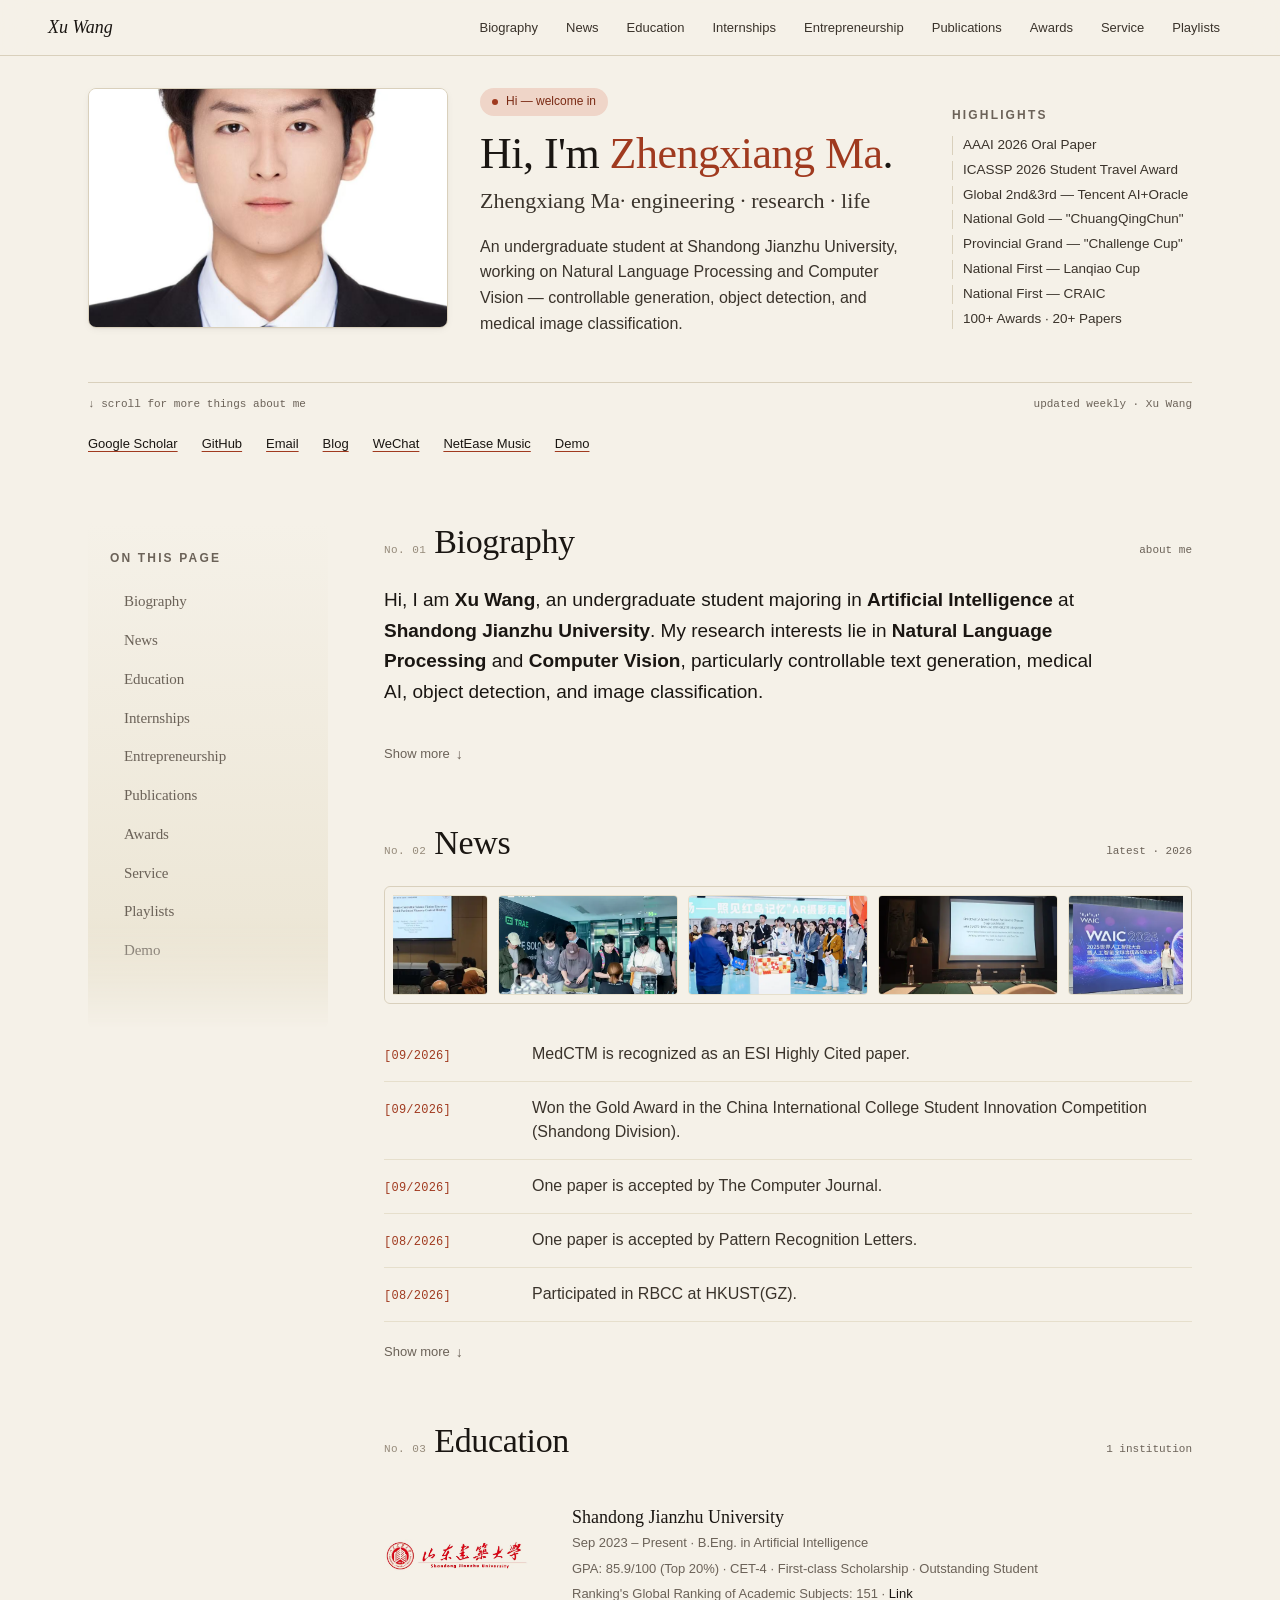
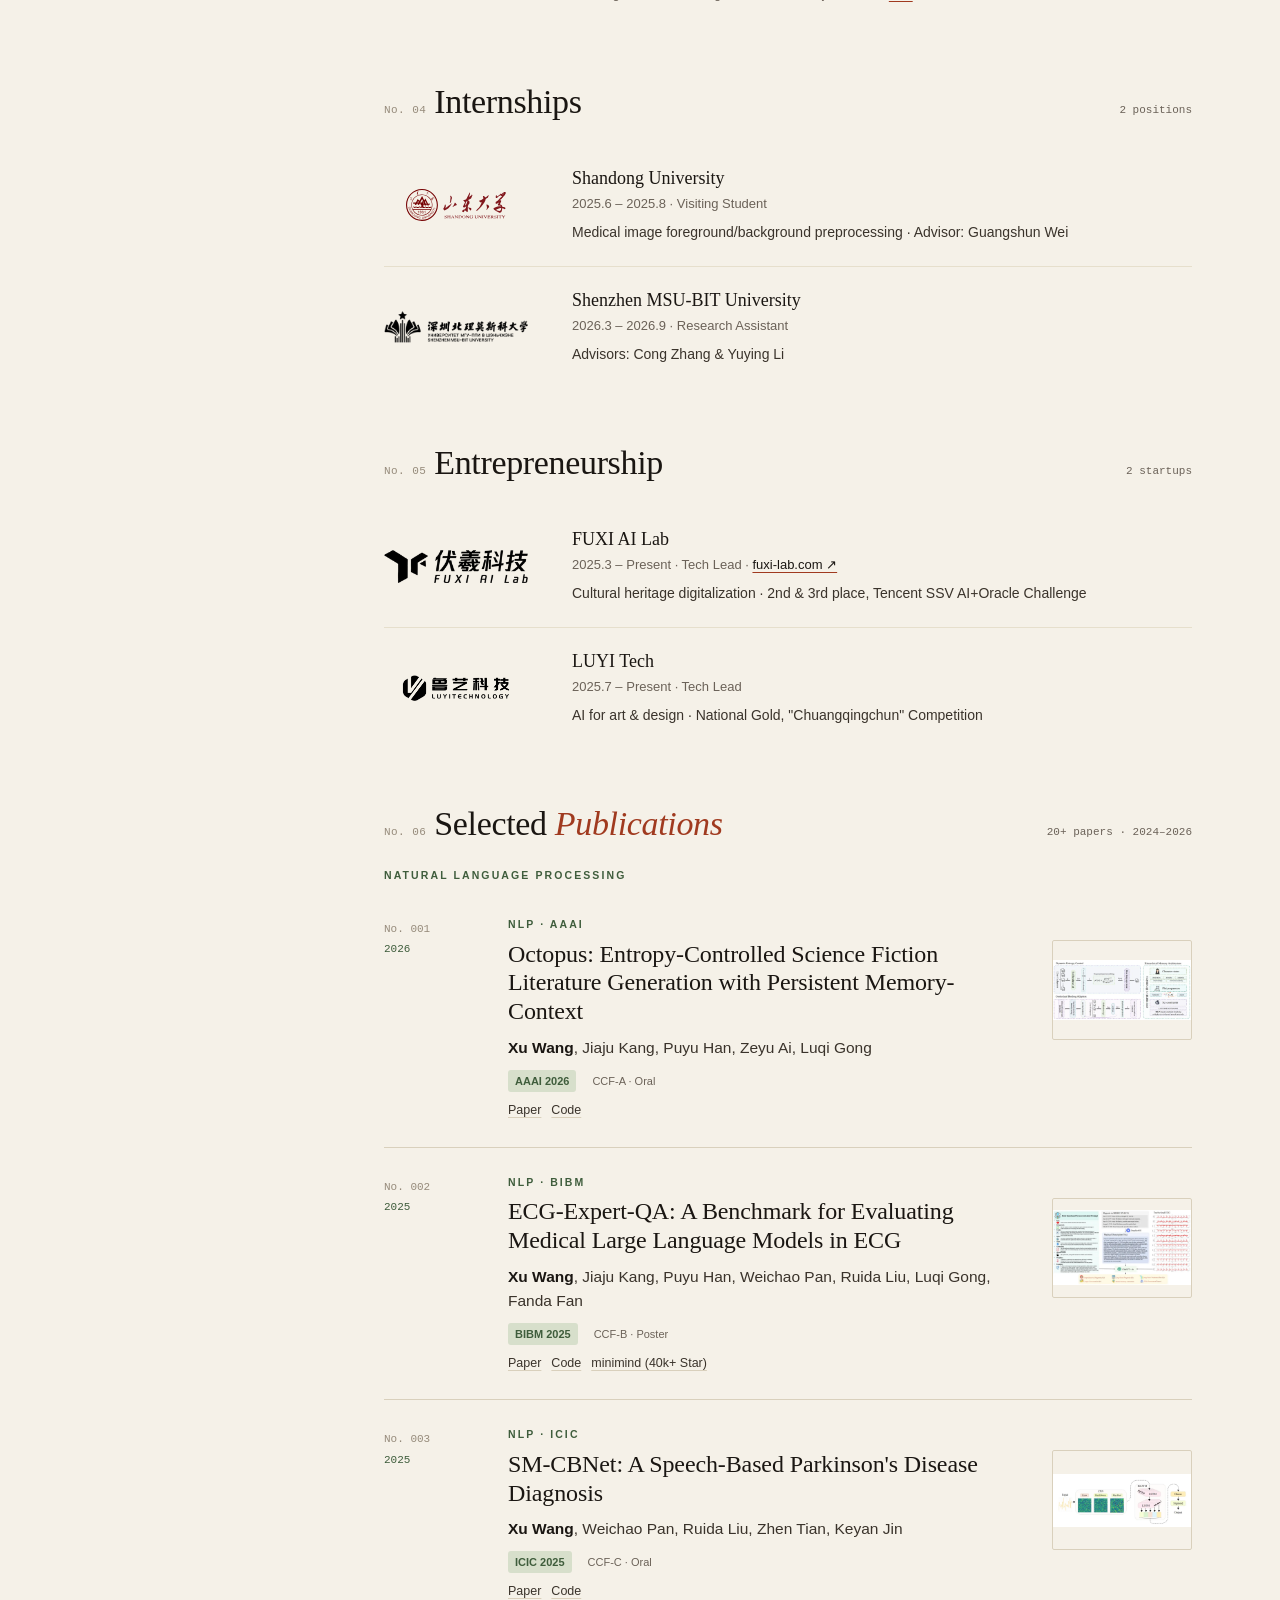
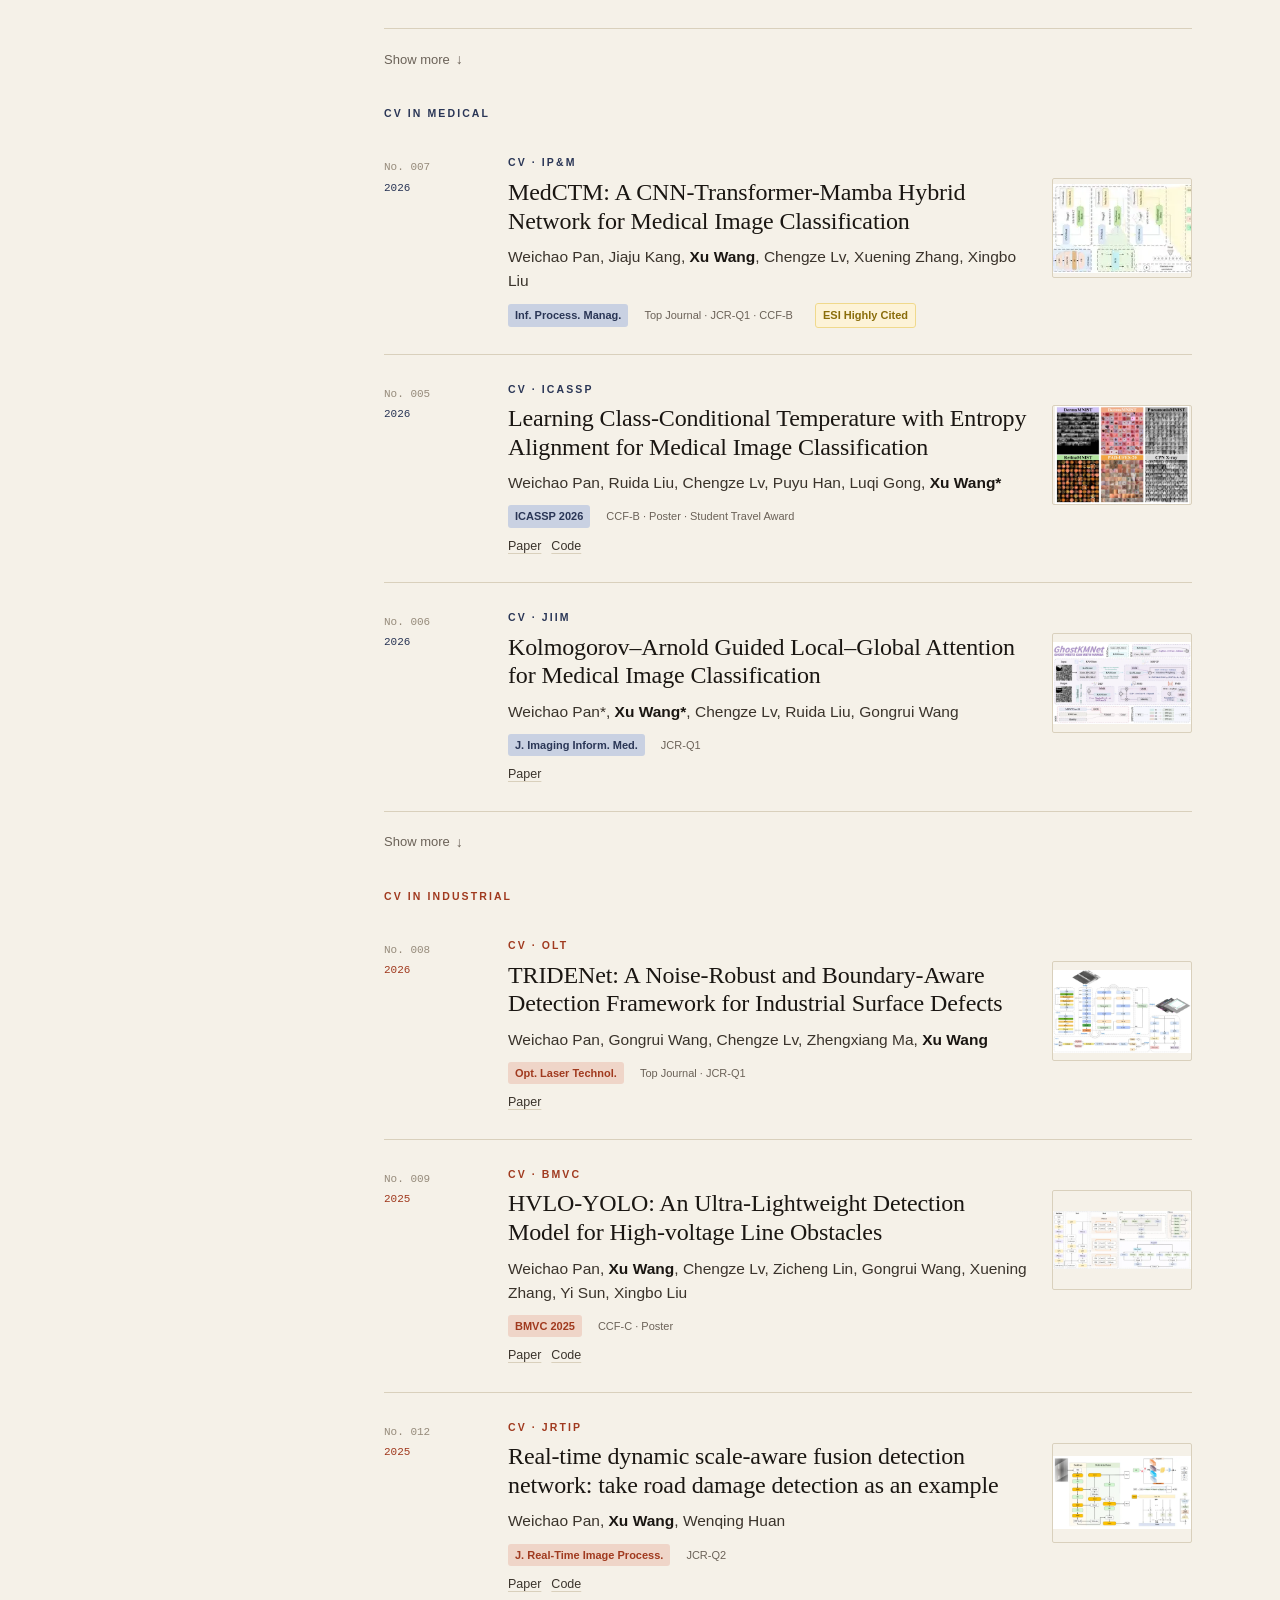
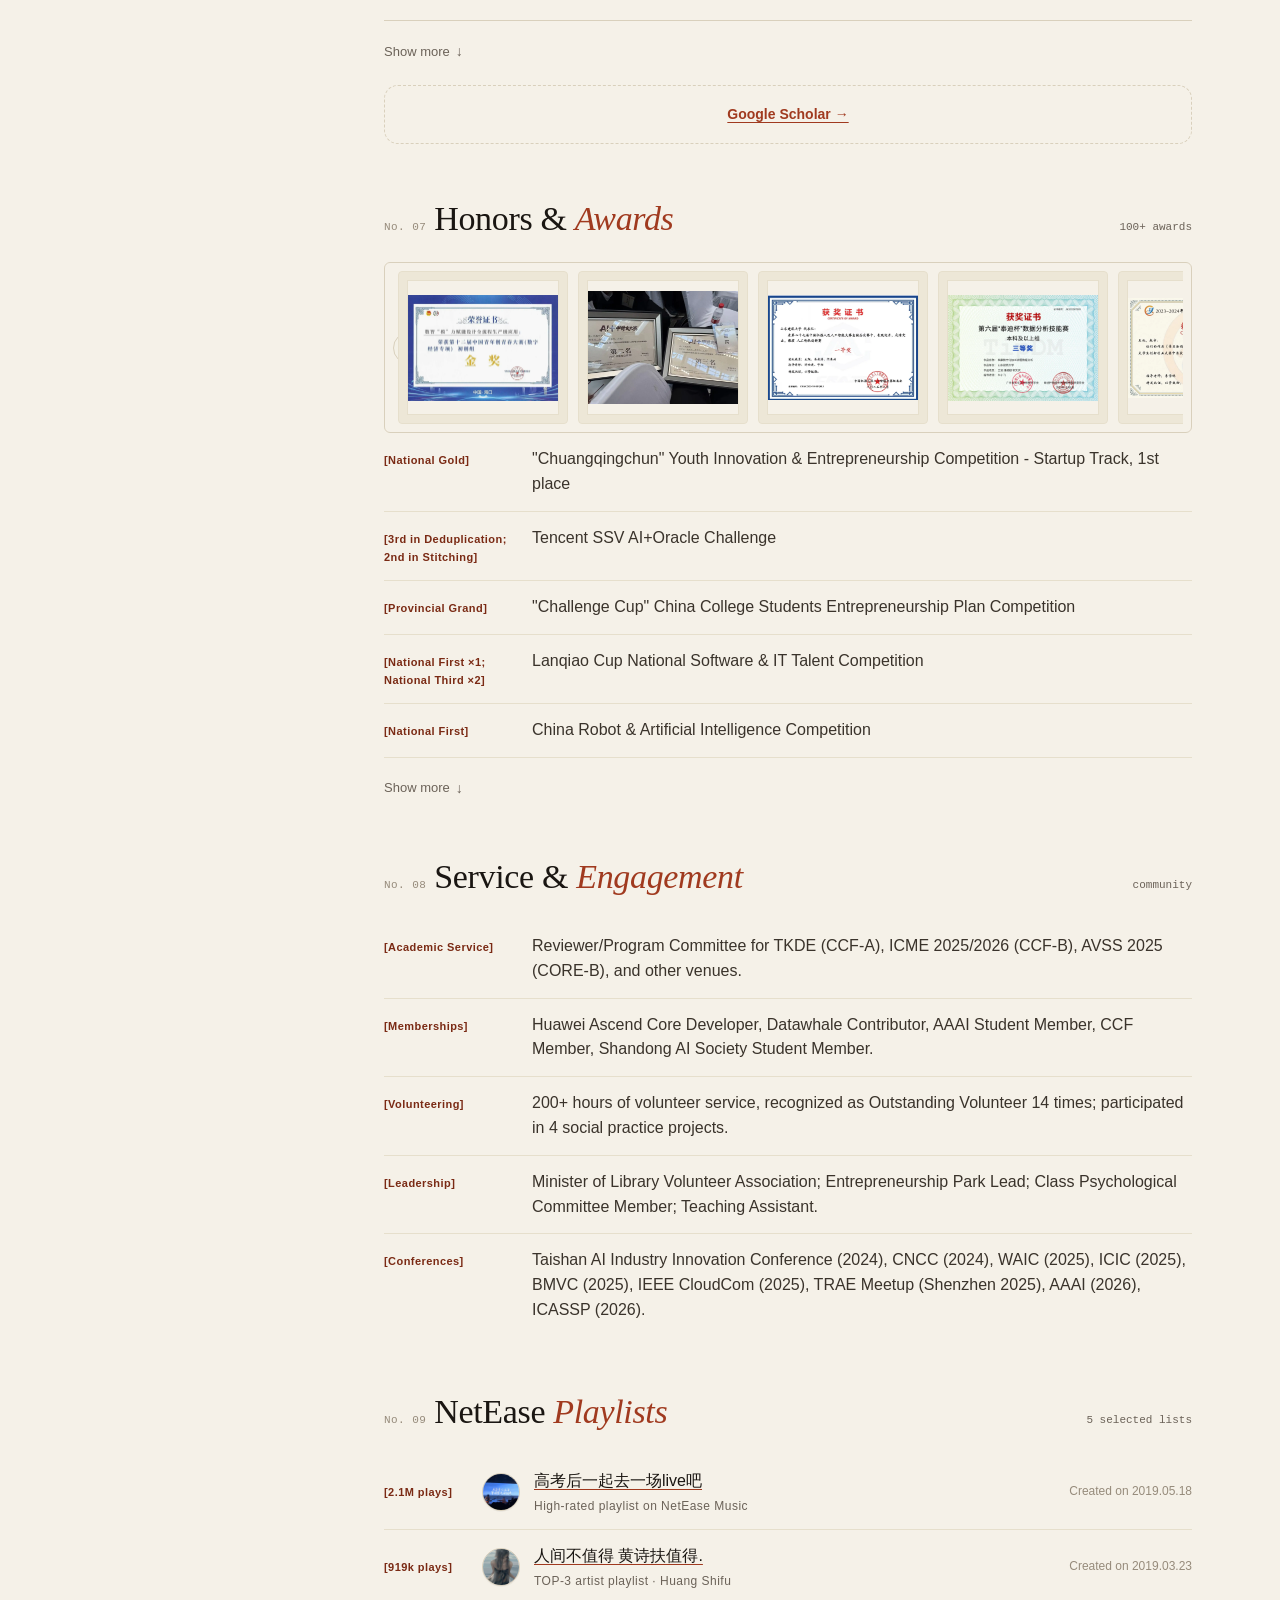
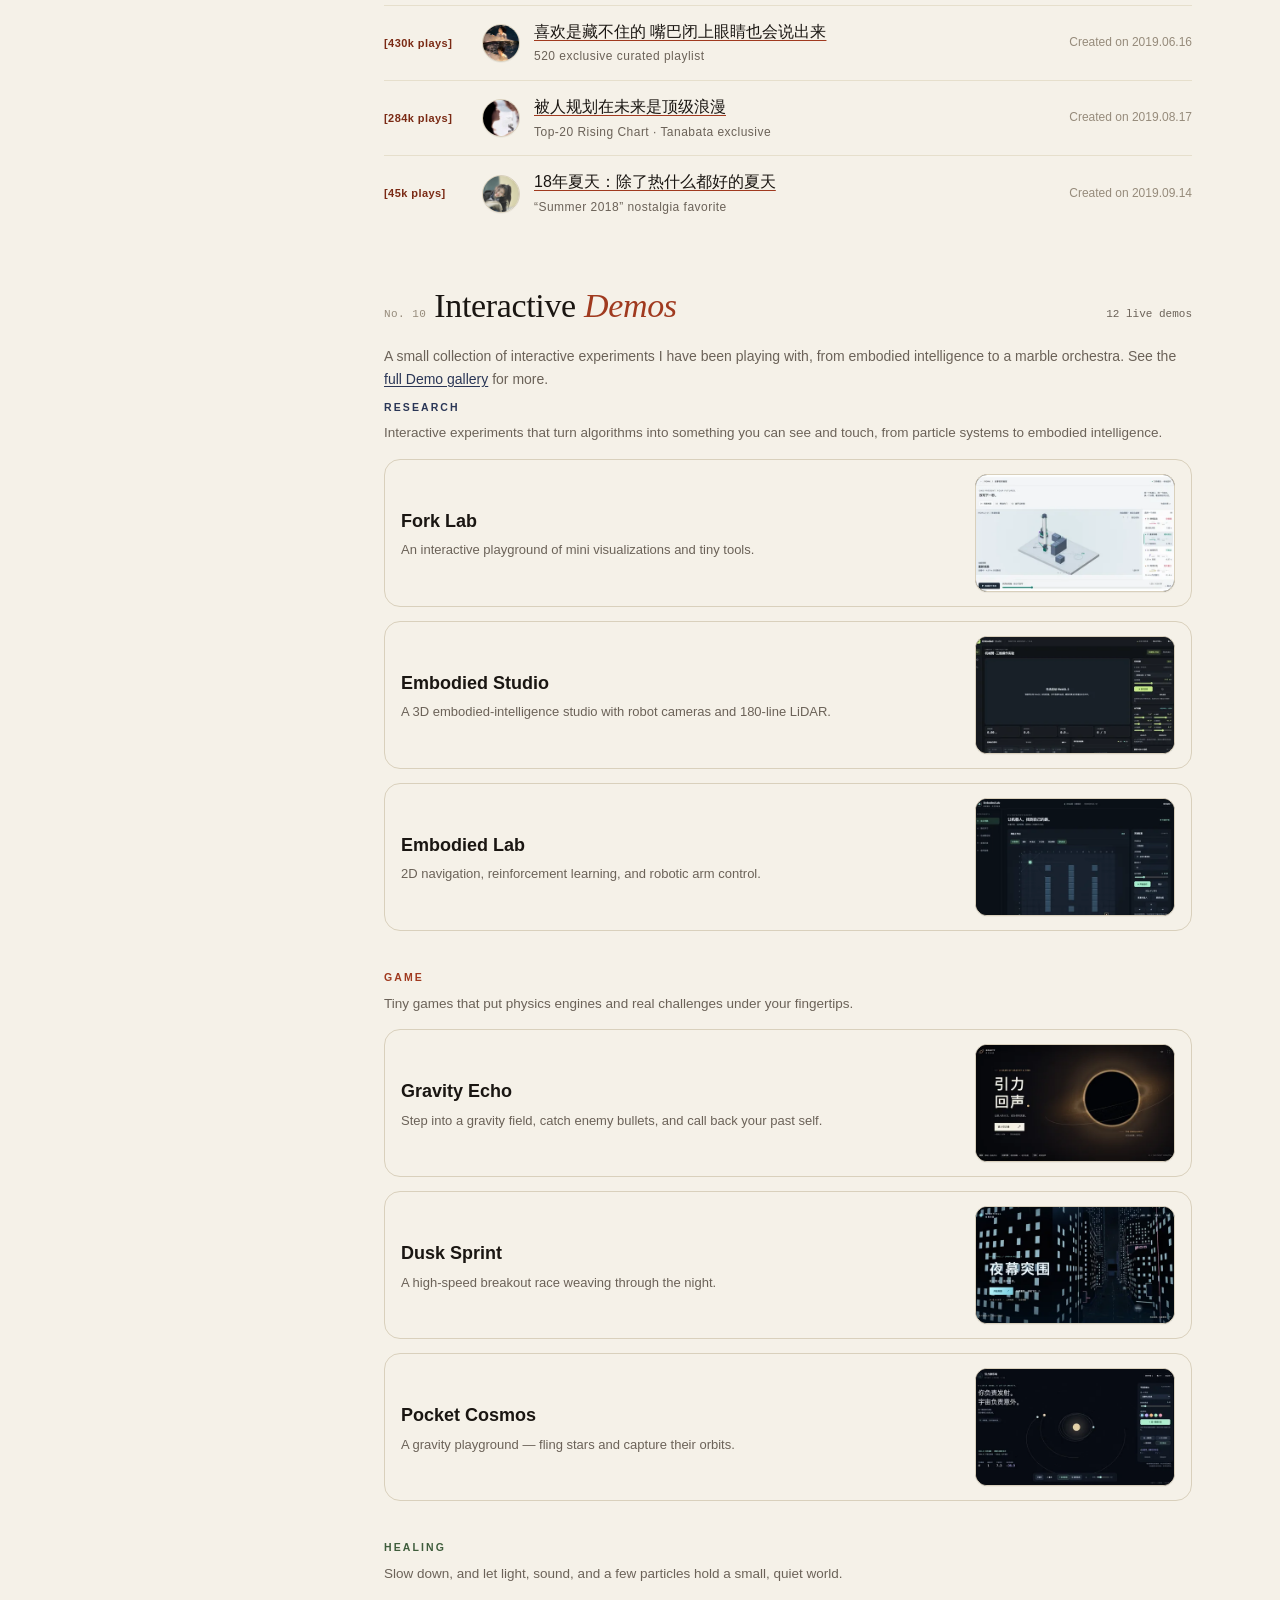
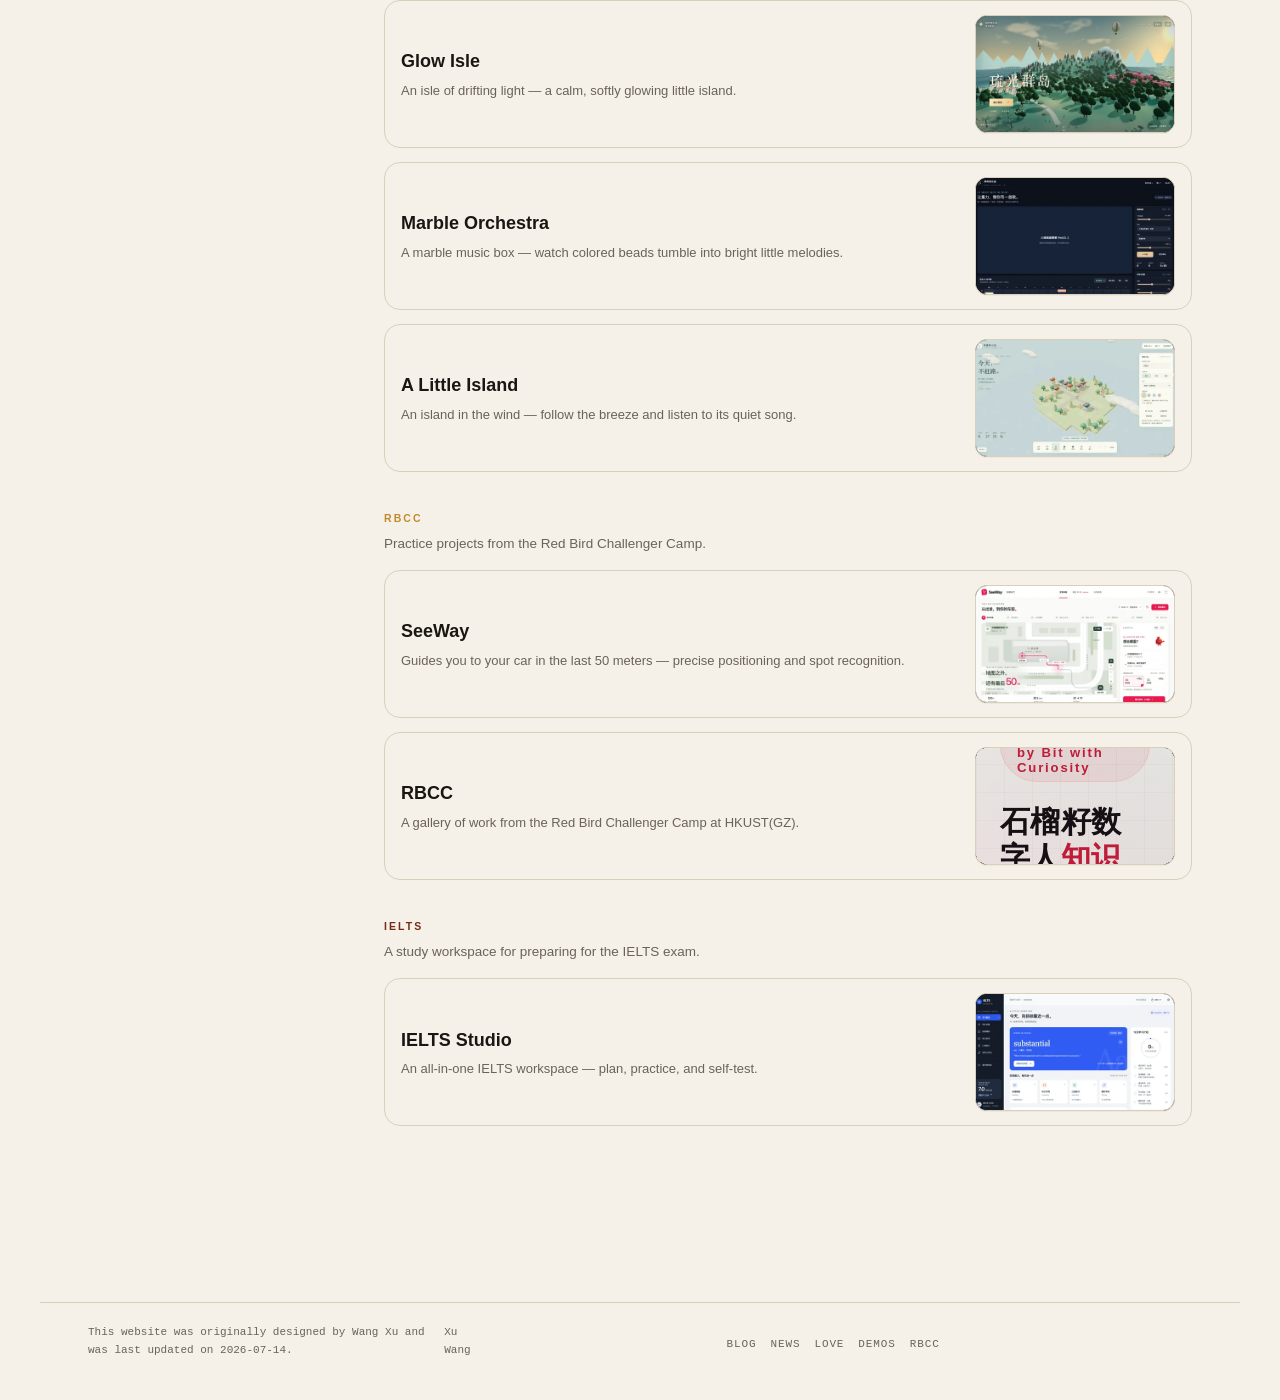
==== index.html @ 32ed42f0 "Initial commit: personal website with admin panel" ====
<!DOCTYPE html>
<html lang="en">
<head>
  <meta charset="UTF-8" />
  <meta name="viewport" content="width=device-width, initial-scale=1, viewport-fit=cover" />
  <title>Xu Wang</title>
  <meta name="description" content="Xu Wang's academic homepage: research in natural language processing, computer vision, medical imaging, publications, awards, and experience." />
  <meta name="theme-color" content="#F5F1E8" />
  <meta name="robots" content="index, follow" />
  <link rel="canonical" href="https://wangxu.life/" />
  <meta property="og:type" content="profile" />
  <meta property="og:title" content="Xu Wang | Academic Homepage" />
  <meta property="og:description" content="Research, publications, awards, and experience of Xu Wang." />
  <meta property="og:url" content="https://wangxu.life/" />
  <meta property="og:image" content="https://wangxu.life/assets/optimized/homepage-2026-960.webp" />
  <link rel="icon" type="image/svg+xml" href="[data-uri]">
  <link rel="preload" as="image" href="/assets/optimized/homepage-2026-480.webp" imagesrcset="/assets/optimized/homepage-2026-480.webp 480w, /assets/optimized/homepage-2026-960.webp 960w" imagesizes="(max-width: 900px) 280px, 420px" type="image/webp" fetchpriority="high" />
  <style>
    /* ============================================================
       Design tokens — identical to blog/colors_and_type.css
       Paper-and-ink editorial system. No external CDN fonts.
       ============================================================ */
    :root{
      --paper:          #F5F1E8;
      --paper-soft:     #EDE7D7;
      --paper-deep:     #E4DCC6;
      --paper-shadow:   #D6CCB2;

      --ink:            #1A1612;
      --ink-soft:       #3A332B;
      --ink-mute:       #6B6258;
      --ink-faint:      #968B7B;
      --hairline:       #D9D0BC;
      --hairline-soft:  #E6DFCC;

      --rust:           #A03A1F;
      --rust-deep:      #7A2A14;
      --rust-soft:      #C95A38;
      --rust-wash:      #EFD5C8;
      --rust-paper:     #F5E2D6;

      --pine:           #3F5D3C;
      --pine-soft:      #6B8A5A;
      --pine-wash:      #D7DFCB;

      --indigo:         #2A3656;
      --indigo-soft:    #4F628E;
      --indigo-wash:    #C9D1E2;

      --gold:           #C28A2B;
      --gold-soft:      #E6BA5C;
      --gold-wash:      #F2DEB1;

      --font-display:   Georgia, "Songti SC", "STSong", "SimSun", serif;
      --font-serif:     Georgia, "PingFang SC", "Microsoft YaHei", "Helvetica Neue", -apple-system, sans-serif;
      --font-sans:      -apple-system, BlinkMacSystemFont, "Segoe UI", "PingFang SC", "Microsoft YaHei", "Helvetica Neue", Arial, sans-serif;
      --font-mono:      "SF Mono", Menlo, Consolas, "Courier New", monospace;
      --font-cn-display:"Songti SC", "STSong", "SimSun", serif;

      --shadow-1: 0 1px 0 rgba(26,22,18,0.04);
      --shadow-2: 0 2px 8px -2px rgba(26,22,18,0.08), 0 1px 2px rgba(26,22,18,0.04);
      --shadow-3: 0 12px 32px -12px rgba(26,22,18,0.18), 0 2px 6px rgba(26,22,18,0.06);

      --ease-out:    cubic-bezier(0.22, 0.61, 0.36, 1);
      --ease-spring: cubic-bezier(0.34, 1.56, 0.64, 1);
      --dur-fast:    180ms;
      --dur-base:    280ms;
      --dur-slow:    480ms;
    }

    *{ box-sizing: border-box; }
    html{ scroll-behavior: smooth; }
    body{
      margin: 0;
      background: var(--paper);
      color: var(--ink);
      font-family: var(--font-sans);
      font-size: 15px;
      line-height: 1.65;
      text-rendering: optimizeLegibility;
      -webkit-font-smoothing: antialiased;
      overflow-x: hidden;
    }

    a{
      color: var(--ink);
      text-decoration: underline;
      text-decoration-color: var(--rust);
      text-underline-offset: 3px;
      text-decoration-thickness: 1px;
      transition: text-decoration-thickness var(--dur-fast) var(--ease-out),
                  color var(--dur-fast) var(--ease-out);
    }
    a:hover{ text-decoration-thickness: 2px; color: var(--rust-deep); }

    ::selection{ background: rgba(245,208,97,0.45); color: var(--ink); }

    /* ============== Masthead (blog-style sticky bar) ============== */
    .masthead{
      position: sticky; top: 0; z-index: 100;
      height: 56px;
      background: rgba(245,241,232,0.88);
      backdrop-filter: blur(14px);
      -webkit-backdrop-filter: blur(14px);
      border-bottom: 1px solid var(--hairline);
      display: flex; align-items: center;
      padding: 0 48px; gap: 18px;
    }
    .masthead .seal{
      width: 32px; height: 32px; border-radius: 4px;
      background: var(--rust); color: var(--paper);
      display: flex; align-items: center; justify-content: center;
      font-family: var(--font-cn-display); font-weight: 600; font-size: 18px;
      flex-shrink: 0;
    }
    .masthead .brand{
      font-family: var(--font-display); font-style: italic;
      font-size: 18px; font-weight: 500; color: var(--ink);
      flex-shrink: 0;
    }
    .masthead .spacer{ flex: 1; }
    .masthead nav{
      display: flex; gap: 4px;
    }
    .masthead nav a{
      font-family: var(--font-sans); font-size: 13px;
      color: var(--ink-soft);
      text-decoration: none;
      padding: 6px 12px; border-radius: 4px;
      transition: all var(--dur-fast) var(--ease-out);
    }
    .masthead nav a:hover{
      color: var(--rust);
      background: var(--rust-paper);
    }

    /* ============== Hero (blog-style) ============== */
    .hero{
      max-width: 1200px; margin: 0 auto;
      padding: 32px 48px 48px;
    }
    .hero-row{
      display: flex; align-items: flex-start; gap: 32px; margin-bottom: 32px;
    }
    .hero-portrait-wrap{
      position: relative; flex-shrink: 0;
    }
    .hero-portrait{
      width: 360px;
      aspect-ratio: 6270 / 4180;
      border-radius: 8px; overflow: hidden;
      box-shadow: var(--shadow-2);
      border: 1px solid var(--hairline);
    }
    .hero-portrait img{
      width: 100%; height: 100%; object-fit: cover; display: block;
    }
    .hero-portrait .fallback{
      width: 100%; height: 100%;
      background: var(--rust); color: var(--paper);
      display: grid; place-items: center;
      font-family: var(--font-cn-display); font-size: 48px; font-weight: 600;
    }
    .hero-gold-seal{
      position: absolute; bottom: -4px; right: -4px;
      width: 36px; height: 36px; border-radius: 999px;
      background: var(--gold-soft); color: var(--ink);
      border: 3px solid var(--paper);
      display: flex; align-items: center; justify-content: center;
      font-family: var(--font-display); font-size: 16px; font-weight: 600;
      box-shadow: var(--shadow-2);
    }

    .hero-main{ flex: 1; min-width: 0; }
    .hero-greet{
      display: inline-flex; align-items: center; gap: 8px;
      padding: 4px 12px; border-radius: 999px;
      background: var(--rust-wash); color: var(--rust-deep);
      font-family: var(--font-sans); font-size: 12px; font-weight: 500;
      margin-bottom: 14px;
    }
    .hero-greet .dot{
      width: 6px; height: 6px; border-radius: 999px; background: var(--rust);
    }
    .hero h1{
      margin: 0 0 6px;
      font-family: var(--font-display); font-weight: 500;
      font-size: 44px; line-height: 1.08;
      letter-spacing: -0.012em; color: var(--ink);
    }
    .hero h1 .accent{ color: var(--rust); }
    .hero .cn-sub{
      font-family: var(--font-cn-display); font-size: 22px; font-weight: 500;
      color: var(--ink-soft); margin-bottom: 14px;
    }
    .hero .blurb{
      font-family: var(--font-serif); font-size: 16px; line-height: 1.6;
      color: var(--ink-soft); max-width: 60ch; margin: 0 0 10px;
    }
    .hero .blurb-cn{
      font-family: var(--font-cn-display); font-size: 14px;
      color: var(--ink-mute); margin-bottom: 18px;
    }
    .hero-links{
      margin-top: 20px;
      display: flex; gap: 16px 24px; flex-wrap: wrap; align-items: center;
    }
    .hero-links a{
      font-family: var(--font-sans); font-size: 13px; color: var(--ink);
      text-decoration: underline; text-decoration-color: var(--rust);
      text-underline-offset: 3px; text-decoration-thickness: 1px;
    }

    .hero-highlights{
      width: 240px; flex-shrink: 0; padding-top: 18px;
    }
    .eyebrow{
      font-family: var(--font-sans); font-weight: 600;
      font-size: 12px; letter-spacing: 0.18em;
      text-transform: uppercase; color: var(--ink-mute);
    }
    .hero-highlights ul{
      list-style: none; padding: 0; margin: 10px 0 0;
      display: flex; flex-direction: column; gap: 6px;
    }
    .hero-highlights li{
      font-family: var(--font-serif); font-size: 13.5px;
      color: var(--ink-soft); line-height: 1.4;
      border-left: 1px solid var(--hairline); padding-left: 10px;
    }

    .hero-divider{
      height: 1px; background: var(--hairline); margin-top: 36px;
    }
    .hero-meta{
      display: flex; justify-content: space-between; margin-top: 12px;
      font-family: var(--font-mono); font-size: 11px; color: var(--ink-mute);
    }

    /* ============== Body layout: sidebar + main ============== */
    .body-layout{
      display: flex; max-width: 1200px; margin: 0 auto;
      padding: 20px 48px 120px; gap: 56px;
    }

    /* ============== Sidebar TOC (blog-style gradient) ============== */
    .toc{
      width: 240px; flex-shrink: 0;
      position: sticky; top: 76px; align-self: flex-start;
      height: fit-content;
      padding: 26px 22px 60px;
      background: linear-gradient(180deg, var(--paper) 0%, var(--paper-soft) 78%, var(--paper-deep) 100%);
      border-radius: 6px;
      -webkit-mask-image: linear-gradient(180deg, #000 0%, #000 80%, transparent 100%);
      mask-image: linear-gradient(180deg, #000 0%, #000 80%, transparent 100%);
    }
    .toc ul{
      list-style: none; padding: 0; margin: 16px 0 0;
      display: flex; flex-direction: column; gap: 4px;
    }
    .toc a{
      display: block; width: 100%;
      padding: 8px 0 8px 12px; text-align: left;
      text-decoration: none; cursor: pointer;
      position: relative;
      border-left: 2px solid transparent;
      font-family: var(--font-display); font-size: 15px; line-height: 1.25;
      letter-spacing: -0.005em;
      color: var(--ink-mute); font-weight: 400;
      transition: all 0.22s var(--ease-out);
    }
    .toc a:hover{
      color: var(--ink);
      border-left-color: var(--hairline);
    }
    .toc a.active{
      color: var(--ink); font-weight: 500; font-size: 16px;
      border-left-color: var(--rust);
    }
    .toc a.active .toc-cat{
      display: block;
      font-family: var(--font-sans); font-size: 10px; font-weight: 600;
      letter-spacing: 0.18em; text-transform: uppercase;
      color: var(--rust); margin-top: 4px;
    }
    .toc-cat{ display: none; }

    /* ============== Main content ============== */
    .main{ flex: 1; min-width: 0; }

    /* ============== Section header ============== */
    .section{
      scroll-margin-top: 80px;
      margin-bottom: 56px;
    }
    .section-head{
      display: flex; align-items: baseline; gap: 8px;
      margin-bottom: 24px; flex-wrap: wrap;
    }
    .section-no{
      font-family: var(--font-mono); font-size: 11px;
      color: var(--ink-faint); letter-spacing: 0.04em;
    }
    .section-title{
      margin: 0;
      font-family: var(--font-display); font-weight: 500;
      font-size: 34px; line-height: 1.12;
      letter-spacing: -0.01em; color: var(--ink);
    }
    .section-title em{ font-style: italic; color: var(--rust); }
    .section-count{
      font-family: var(--font-mono); font-size: 11px;
      color: var(--ink-mute); margin-left: auto;
    }

    .cat-label{
      font-family: var(--font-sans); font-size: 10.5px; font-weight: 600;
      letter-spacing: 0.2em; text-transform: uppercase;
      margin-bottom: 6px; display: flex; align-items: center; gap: 8px;
    }
    .cat-label.pine{ color: var(--pine); }
    .cat-label.indigo{ color: var(--indigo); }
    .cat-label.rust{ color: var(--rust); }

    .cat-label.rust-deep{ color: var(--rust-deep); }
    .cat-label.gold{ color: var(--gold); }

    .demo-list{ list-style:none; padding:0; margin:0 0 38px; display:flex; flex-direction:column; gap:14px; }
    .demo-list:last-of-type{ margin-bottom:0; }
    .demo-row{
      display:grid; grid-template-columns:minmax(0,1fr) 200px; column-gap:22px; align-items:center;
      padding:14px 16px; border-radius:16px; border:1px solid var(--hairline); background:var(--paper);
      transition:background .18s ease, transform .18s ease, box-shadow .18s ease;
    }
    .demo-row:hover{ background:var(--accent-soft); transform:translateY(-2px); box-shadow:var(--shadow-2, 0 8px 24px rgba(0,0,0,.06)); }
    .demo-body{ display:flex; flex-direction:column; gap:4px; min-width:0; }
    .demo-body a{ font-family:var(--font-serif); font-size:18px; color:var(--ink); text-decoration:none; font-weight:600; overflow:hidden; text-overflow:ellipsis; white-space:nowrap; }
    .demo-body a:hover{ text-decoration:underline; text-underline-offset:3px; }
    .demo-note{ font-family:var(--font-sans); font-size:13px; color:var(--ink-mute); line-height:1.5; overflow-wrap:break-word; }
    .demo-cover{ width:200px; height:118px; border-radius:12px; overflow:hidden; display:block; border:1px solid var(--hairline); box-shadow:var(--shadow-1); background:#0f1115; justify-self:end; }
    .demo-cover iframe{ width:100%; height:320px; border:0; pointer-events:none; transform:translateY(-96px) scale(1); opacity:.97; }
    .demo-cover img{ width:100%; height:100%; object-fit:cover; display:block; }
    @media (max-width:760px){
      .demo-row{ grid-template-columns:1fr; row-gap:12px; }
      .demo-cover{ width:100%; height:190px; justify-self:stretch; }
      .demo-cover iframe{ height:340px; transform:translateY(-72px); }
    }
    .demo-intro{ margin:-4px 0 8px; font-size:14px; color:var(--ink-mute); }
    .demo-intro a{ color:var(--indigo); text-decoration:underline; text-underline-offset:2px; }
    .demo-lead{ margin:4px 0 14px; font-size:13.5px; color:var(--ink-mute); line-height:1.7; }
    .cat-label + .demo-list{ margin-top:2px; }

    /* ============== Prose ============== */
    .prose{
      font-family: var(--font-serif); font-size: 19px; line-height: 1.62;
      color: var(--ink); max-width: 68ch;
    }
    .prose p{ margin: 0 0 16px; }
    .prose b{ color: var(--ink); font-weight: 600; }

    /* ============== Editorial list ============== */
    .ed-list{ list-style: none; padding: 0; margin: 0; }
    .ed-list li{
      display: grid; grid-template-columns: 130px 1fr; gap: 18px;
      padding: 14px 0; border-bottom: 1px solid var(--hairline-soft);
      align-items: baseline;
    }
    .ed-list li:last-child{ border-bottom: 0; }
    .ed-list .date{
      font-family: var(--font-mono); font-size: 12px;
      color: var(--rust); letter-spacing: 0.02em;
    }
    .ed-list .level{
      font-family: var(--font-sans); font-size: 11px; font-weight: 600;
      letter-spacing: 0.04em; color: var(--rust-deep);
    }
    .ed-list .body{
      font-family: var(--font-serif); font-size: 16px; line-height: 1.55;
      color: var(--ink-soft);
    }
    .ed-list .body b{ color: var(--ink); font-weight: 600; }
    .playlist-note{
      display: block;
      margin-top: 3px;
      font-family: var(--font-sans); font-size: 12px;
      letter-spacing: 0.04em;
      color: var(--ink-mute);
    }
    .playlist-list li{
      grid-template-columns: 88px 42px 1fr auto;
      column-gap: 10px;
      align-items: center;
    }
    .playlist-cover{
      width: 38px; height: 38px;
      border-radius: 999px;
      border: 1px solid var(--hairline);
      object-fit: cover;
      display: block;
      box-shadow: var(--shadow-1);
    }
    .playlist-created{
      justify-self: end;
      font-family: var(--font-sans); font-size: 12px;
      color: var(--ink-faint);
      white-space: nowrap;
    }

    .hidden-row{ display: none; }
    .hidden-row.show{ display: grid; }

    /* ============== Toggle button ============== */
    .toggle-btn{
      margin-top: 16px;
      background: transparent;
      border: 0; cursor: pointer;
      color: var(--ink-mute);
      font-family: var(--font-sans); font-size: 13px;
      padding: 6px 0;
      display: inline-flex; align-items: center; gap: 6px;
      transition: color var(--dur-fast) var(--ease-out);
    }
    .toggle-btn:hover{ color: var(--rust); }
    .toggle-btn .arrow{
      display: inline-block; transition: transform var(--dur-base) var(--ease-out);
      font-size: 14px;
    }
    .toggle-btn[aria-expanded="true"] .arrow{ transform: rotate(180deg); }

    /* ============== Org rows (education / internships) ============== */
    .org-list{ display: flex; flex-direction: column; }
    .org-row{
      display: grid; grid-template-columns: 164px 1fr; gap: 24px;
      align-items: center; padding: 22px 0;
      border-bottom: 1px solid var(--hairline-soft);
      transition: padding-left var(--dur-fast) var(--ease-out);
    }
    .org-row:last-child{ border-bottom: 0; }
    .org-row:hover{ padding-left: 6px; }
    .org-logo{
      height: 72px; width: 144px;
      display: flex; align-items: center; justify-content: center;
      background: transparent;
      border: 0;
      border-radius: 0;
      padding: 0;
      box-sizing: border-box;
    }
    .org-logo img{
      max-width: 100%; max-height: 100%; object-fit: contain;
      display: block;
      mix-blend-mode: multiply;
    }
    .org-title{
      margin: 0; font-family: var(--font-display); font-weight: 500;
      font-size: 18px; color: var(--ink); line-height: 1.25;
    }
    .org-meta{
      margin: 4px 0 0; color: var(--ink-mute);
      font-family: var(--font-sans); font-size: 13px;
    }
    .org-details{
      margin: 6px 0 0; font-family: var(--font-serif);
      font-size: 14px; color: var(--ink-soft);
    }

    /* ============== Publication rows (blog PostRow style) ============== */
    .pub-list{ display: flex; flex-direction: column; }
    .pub{
      display: grid; grid-template-columns: 100px 1fr 140px; gap: 24px;
      padding: 26px 0; border-bottom: 1px solid var(--hairline);
      align-items: flex-start; position: relative;
      transition: background 0.15s var(--ease-out);
    }
    .pub:last-child{ border-bottom: 0; }
    .pub::before{
      content: ''; position: absolute; left: -24px; top: 32px;
      width: 0; height: 1px; background: var(--hairline);
      transition: width var(--dur-fast) var(--ease-out), background var(--dur-fast) var(--ease-out);
    }
    .pub:hover::before{ width: 12px; background: var(--rust); }

    .pub-no{
      font-family: var(--font-mono); font-size: 11px;
      color: var(--ink-mute); padding-top: 4px;
    }
    .pub-no .num{ display: block; color: var(--ink-faint); }
    .pub-no .year{ display: block; margin-top: 2px; }
    .pub-no.nlp .year{ color: var(--pine); }
    .pub-no.cv-med .year{ color: var(--indigo); }
    .pub-no.cv-ind .year{ color: var(--rust); }

    .pub-body{ min-width: 0; }
    .pub-cat{
      font-family: var(--font-sans); font-size: 10.5px; font-weight: 600;
      letter-spacing: 0.2em; text-transform: uppercase;
      margin-bottom: 6px; display: flex; align-items: center; gap: 8px;
    }
    .pub-cat.nlp{ color: var(--pine); }
    .pub-cat.cv-med{ color: var(--indigo); }
    .pub-cat.cv-ind{ color: var(--rust); }
    .pub-title{
      margin: 0 0 10px;
      font-family: var(--font-display); font-weight: 500;
      font-size: 24px; line-height: 1.2;
      letter-spacing: -0.005em; color: var(--ink);
    }
    .pub-title a{
      color: var(--ink); text-decoration: none;
    }
    .pub-title a:hover{ color: var(--rust); }
    .pub-authors{
      margin: 4px 0 4px;
      font-family: var(--font-serif); font-size: 15.5px;
      line-height: 1.55; color: var(--ink-soft);
    }
    .pub-authors b{ color: var(--ink); font-weight: 600; }
    .pub-venue{
      display: flex; gap: 16px; margin-top: 10px;
      font-family: var(--font-sans); font-size: 11px;
      color: var(--ink-mute); align-items: center;
    }
    .pub-venue .badge{
      display: inline-block; padding: 2px 7px; border-radius: 3px;
      font-size: 11px; font-weight: 600;
    }
    .pub-venue .badge.nlp{ background: var(--pine-wash); color: var(--pine); }
    .pub-venue .badge.cv-med{ background: var(--indigo-wash); color: var(--indigo); }
    .pub-venue .badge.cv-ind{ background: var(--rust-wash); color: var(--rust); }
    .pub-venue .badge.gold{ background:#fdf3d7; color:#8a6d0b; border:1px solid #f0d98c; }
    .pub-links{
      margin-top: 8px; display: flex; flex-wrap: wrap; gap: 10px;
      font-family: var(--font-sans); font-size: 12.5px;
    }
    .pub-links a{
      color: var(--ink-soft); text-decoration-color: var(--hairline);
    }
    .pub-links a:hover{ color: var(--rust); text-decoration-color: var(--rust); }

    .pub-thumb-wrap{
      padding-top: 24px;
      transition: transform var(--dur-base) var(--ease-out);
    }
    .pub:hover .pub-thumb-wrap{ transform: translateY(-2px); }
    .pub-thumb{
      width: 140px; height: 100px;
      border: 1px solid var(--hairline); background: var(--paper);
      object-fit: contain; border-radius: 2px; display: block;
    }

    /* ============== Carousel ============== */
    .carousel{
      position: relative;
      border: 1px solid var(--hairline);
      background: var(--paper);
      border-radius: 6px;
      padding: 8px;
      overflow: hidden;
    }
    .carousel-track{
      display: flex; gap: 10px;
      overflow-x: auto; scrollbar-width: none;
    }
    .carousel-track::-webkit-scrollbar{ display: none; }
    .slide{
      flex: 0 0 180px; height: 100px;
      border: 1px solid var(--hairline-soft);
      background: var(--paper-soft);
      border-radius: 4px; overflow: hidden;
      position: relative;
    }
    .slide img{
      width: 100%; height: 100%; object-fit: cover; display: block;
    }
    .car-btn{
      position: absolute; top: 50%; transform: translateY(-50%);
      width: 32px; height: 32px; border-radius: 999px;
      border: 1px solid var(--hairline);
      background: rgba(245,241,232,0.92);
      color: var(--ink-soft);
      display: grid; place-items: center;
      cursor: pointer; user-select: none;
      font-size: 18px; line-height: 1;
      transition: all var(--dur-fast) var(--ease-out);
    }
    .car-btn:hover{
      background: var(--paper); border-color: var(--rust); color: var(--rust);
    }
    .car-prev{ left: 8px; }
    .car-next{ right: 8px; }

    .cert-carousel .slide{
      flex: 0 0 170px; height: auto;
      flex-direction: column; padding: 8px;
    }
    .cert-carousel .slide img{
      width: 100%; height: 135px; object-fit: contain;
      border: 1px solid var(--hairline-soft); background: var(--paper);
    }

    /* ============== Footer ============== */
    .footer{
      max-width: 1200px; margin: 0 auto;
      padding: 20px 48px 40px;
      border-top: 1px solid var(--hairline);
      font-family: var(--font-mono); font-size: 11px; color: var(--ink-mute);
      display: flex; justify-content: space-between;
    }
    .foot-sitemap{
      flex: 1 1 100%; display: flex; gap: 14px;
      justify-content: center; align-items: center; flex-wrap: wrap; margin-top: 6px;
    }
    .foot-sitemap a{ color: var(--ink-mute); text-decoration: none; text-transform: uppercase; letter-spacing: .08em; }
    .foot-sitemap a:hover{ color: var(--ink); text-decoration: underline; }

    /* ============== Cloud canvas ============== */
    .cloud-canvas{
      position: fixed; top: 0; left: 0;
      width: 100%; height: 100%;
      pointer-events: none; z-index: 0;
      opacity: 0.15;
    }

    /* ============== Responsive ============== */
    @media (max-width: 900px){
      .masthead{ padding: 0 12px; }
      .masthead nav{ display: none; }
      .hero{ padding: 20px 12px 28px; max-width: none; width: 100%; }
      .hero-row{ flex-direction: column; align-items: center; gap: 16px; }
      .hero-portrait-wrap{ width: 100%; display: flex; justify-content: center; }
      .hero-portrait{ width: 260px; }
      .hero-main{ text-align: center; width: 100%; }
      .hero h1{ font-size: 22px; }
      .hero .cn-sub{ font-size: 12px; }
      .hero .blurb{ font-size: 13px; line-height: 1.5; margin: 0 auto 10px; }
      .hero-highlights{ width: 100%; padding-top: 16px; border-top: 1px solid var(--hairline); }
      .hero-highlights ul{ display: flex; flex-wrap: wrap; flex-direction: row; justify-content: center; gap: 12px; }
      .hero-highlights ul li{ font-size: 11px; line-height: 1.4; border-left: none; padding-left: 0; }
      .prose{ font-size: 15px; line-height: 1.5; }
      .body-layout{ flex-direction: column; padding: 12px 12px 60px; gap: 0; }
      .toc{ display: none; }
      .pub{ grid-template-columns: 1fr; gap: 6px; padding: 16px 0; }
      .pub-no{ padding-top: 0; }
      .pub-thumb-wrap{ display: none; }
      .pub-title{ font-size: 18px; }
      .org-row{ grid-template-columns: 1fr; gap: 8px; }
      .org-logo{ justify-content: flex-start; height: 48px; }
      .ed-list li{ grid-template-columns: 1fr; gap: 3px; }
      .ed-list .level{ min-width: 0; }
      .playlist-list li{ grid-template-columns: 40px 1fr auto; gap: 4px 10px; align-items: center; }
      .playlist-list .level{
        grid-column: 3;
        grid-row: 1;
        justify-self: end;
        white-space: nowrap;
      }
      .playlist-cover{ width: 36px; height: 36px; }
      .playlist-list .body{ grid-column: 2; grid-row: 1 / span 2; }
      .playlist-created{ grid-column: 3; grid-row: 2; justify-self: end; }
      .footer{ padding: 12px; flex-direction: column; gap: 6px; }
    }
  </style>
  <style>
  /* ===== Demos grid ===== */
  .demo-grid{ display:grid; grid-template-columns:repeat(3,1fr); gap:16px; margin-top:22px; }
  .demo-card{ position:relative; display:block; border-radius:14px; overflow:hidden; background:#0f1115; border:1px solid rgba(255,255,255,.09); text-decoration:none; box-shadow:0 10px 24px rgba(0,0,0,.25); transition:transform .2s ease, box-shadow .2s ease; }
  .demo-card:hover{ transform:translateY(-4px); box-shadow:0 18px 34px rgba(0,0,0,.38); }
  .demo-shot{ position:relative; display:block; height:180px; overflow:hidden; background:#0f1115; }
  .demo-shot iframe{ position:absolute; top:0; left:0; width:100%; height:600px; border:0; pointer-events:none; opacity:.94; }
  .demo-meta{ position:absolute; left:0; right:0; bottom:0; padding:30px 14px 12px; display:flex; justify-content:space-between; align-items:center; color:#fff; font-style:normal; background:linear-gradient(transparent, rgba(0,0,0,.8)); }
  .demo-meta b{ font-size:.92rem; font-weight:600; }
  .demo-meta i{ font-style:normal; font-size:.72rem; letter-spacing:.3px; opacity:.72; }
  @media (max-width:860px){ .demo-grid{ grid-template-columns:repeat(2,1fr); } }
  @media (max-width:560px){ .demo-grid{ grid-template-columns:1fr; } }
  </style>
</head>
<body>
  <canvas class="cloud-canvas" id="cloudCanvas"></canvas>

  <!-- ============== Masthead ============== -->
              <header class="masthead">
    <div class="brand">Xu Wang</div>
    <div class="spacer"></div>
    <nav>
      <a href="#bio">Biography</a>
      <a href="#news">News</a>
      <a href="#education">Education</a>
      <a href="#experience">Internships</a>
      <a href="#ventures">Entrepreneurship</a>
      <a href="#publications">Publications</a>
      <a href="#awards">Awards</a>
      <a href="#other">Service</a>
      <a href="#playlists">Playlists</a>
      <!-- <a href="/blog/">Blog</a> -->
    </nav>
  </header>

  <!-- ============== Hero ============== -->
              <section class="hero">
    <div class="hero-row">
      <div class="hero-portrait-wrap">
        <div class="hero-portrait">
          <picture>
            <source type="image/webp" srcset="/assets/optimized/微信图片_20250109175353.jpg 480w, /assets/optimized/homepage-2026-960.webp 960w" sizes="(max-width: 900px) 280px, 420px" />
            <img src="/assets/optimized/微信图片_20250109175353.jpg" alt="Zhengxiang Ma" width="480" height="270" loading="eager" fetchpriority="high" decoding="async" onerror="this.style.display='none'; this.parentElement.innerHTML='<div class=fallback>Xu</div>';" />
          </picture>
        </div>
      </div>

      <div class="hero-main">
        <div class="hero-greet">
          <span class="dot"></span>
          Hi — welcome in
        </div>
        <h1>Hi, I'm <span class="accent">Zhengxiang Ma</span>.</h1>
        <div class="cn-sub">Zhengxiang Ma· engineering · research · life</div>
        <div class="blurb">
          An undergraduate student at Shandong Jianzhu University, working on Natural Language Processing and Computer Vision — controllable generation, object detection, and medical image classification.
        </div>
      </div>

      <div class="hero-highlights">
        <div class="eyebrow">Highlights</div>
        <ul>
          <li>AAAI 2026 Oral Paper</li>
          <li>ICASSP 2026 Student Travel Award</li>
          <li>Global 2nd&amp;3rd — Tencent AI+Oracle</li>
          <li>National Gold — "ChuangQingChun"</li>
          <li>Provincial Grand — "Challenge Cup"</li>
          <li>National First — Lanqiao Cup</li>
          <li>National First — CRAIC</li>
          <li>100+ Awards · 20+ Papers</li>
        </ul>
      </div>
    </div>

    <div class="hero-divider"></div>
    <div class="hero-meta">
      <span>↓ scroll for more things about me</span>
      <span>updated weekly · Xu Wang</span>
    </div>

    <div class="hero-links">
      <a href="https://scholar.google.com.hk/citations?user=rptpIw4AAAAJ&hl=zh-CN" target="_blank" rel="noopener noreferrer">Google Scholar</a>
      <a href="https://github.com/Zaozzz" target="_blank" rel="noopener noreferrer">GitHub</a>
      <a href="mailto:202311102025@stu.sdjzu.edu.cn">Email</a>
      <a href="/blog/" target="_blank" rel="noopener noreferrer">Blog</a>
      <a href="https://mp.weixin.qq.com/s/nz1zQbTVOQPCuvf7RJ7XlQ" target="_blank" rel="noopener noreferrer">WeChat</a>
      <a href="https://music.163.com/#/user/home?id=558948530" target="_blank" rel="noopener noreferrer">NetEase Music</a>
      <a href="/demo/" target="_blank" rel="noopener noreferrer">Demo</a>
    </div>
  </section>

  <!-- ============== Body: sidebar + main ============== -->
  <div class="body-layout">
    <!-- Sidebar TOC -->
    <aside class="toc" id="toc">
      <div class="eyebrow">On this page</div>
      <ul>
        <li><a href="#bio" data-section="bio">Biography<span class="toc-cat">now reading</span></a></li>
        <li><a href="#news" data-section="news">News<span class="toc-cat">now reading</span></a></li>
        <li><a href="#education" data-section="education">Education<span class="toc-cat">now reading</span></a></li>
        <li><a href="#experience" data-section="experience">Internships<span class="toc-cat">now reading</span></a></li>
        <li><a href="#ventures" data-section="ventures">Entrepreneurship<span class="toc-cat">now reading</span></a></li>
        <li><a href="#publications" data-section="publications">Publications<span class="toc-cat">now reading</span></a></li>
        <li><a href="#awards" data-section="awards">Awards<span class="toc-cat">now reading</span></a></li>
        <li><a href="#other" data-section="other">Service<span class="toc-cat">now reading</span></a></li>
        <li><a href="#playlists" data-section="playlists">Playlists<span class="toc-cat">now reading</span></a></li>
        <li><a href="#demos" data-section="demos">Demo<span class="toc-cat">experiments</span></a></li>
      </ul>
    </aside>

    <!-- Main content -->
    <main class="main">

      <!-- ===== Biography ===== -->
                                          <section class="section" id="bio">
        <div class="section-head">
          <span class="section-no">No. 01</span>
          <h2 class="section-title">Biography</h2>
          <span class="section-count">about me</span>
        </div>
        <div class="prose">
          <p>
            Hi, I am <b>Xu Wang</b>, an undergraduate student majoring in <b>Artificial Intelligence</b> at <b>Shandong Jianzhu University</b>. My research interests lie in <b>Natural Language Processing</b> and <b>Computer Vision</b>, particularly controllable text generation, medical AI, object detection, and image classification.
          </p>
          <div class="hidden-row" data-bio-hidden style="display:none;">
            <p>
              I have published <b>20+ papers</b> in venues including <b>AAAI, ICASSP, and Information Processing &amp; Management</b>. My work on controllable paragraph generation has received recognition from science-fiction writers such as <b>Yan Wu</b>. I also proposed an <b>ECG clinical reasoning benchmark</b> that has been cited by works at <b>ICLR 2026</b> and <b>ICML 2026</b>, and adopted by subsequent studies such as <b>CARE-ECG</b>. Related follow-up research has involved leading researchers including <b>Wei Wang</b> and <b>Krishnendu Chakrabarty</b>. The benchmark has also been recognized by the <b>MiniMind</b> open-source project. In addition, my work on oracle-bone inscription deduplication and fragment stitching won <b>2nd</b> and <b>3rd</b> place in the Tencent SSV AI+Oracle competition.
            </p>
          </div>
          <div class="hidden-row" data-bio-hidden style="display:none;">
            <p>
              I have participated in two Provincial Undergraduate Innovation &amp; Entrepreneurship Training Program projects and received over <b>100 awards and honors</b>, including the <b>CNCC 2024 Student Travel Award</b>, <b>ICASSP 2026 Student Travel Award</b>, National Gold Award in <b>ChuangQingChun 2025</b>, Grand Prize in the <b>Shandong Challenge Cup</b>, and National First Prizes in the <b>Lanqiao Cup</b> and <b>CRAIC 2025</b>.
            </p>
          </div>
          <div class="hidden-row" data-bio-hidden style="display:none;">
            <p>
              I serve as a reviewer for conferences including <b>ICME, AVSS, and BIBE</b>, as well as journals such as <b>IEEE TKDE</b> and <b>Scientific Reports</b>, and I am a student member of <b>AAAI, CCF, and SDCAI</b>.
            </p>
          </div>
          <div class="hidden-row" data-bio-hidden style="display:none;">
            <p>
              Beyond research, I am a recognized <b>NetEase Cloud Music playlist curator and music-review writer</b>. My playlists have accumulated over <b>3 million</b> plays, while my music reviews have received hundreds of thousands of likes. I also founded <b>ICCV (I Code Computer Vision)</b>, a public account focused on sharing research papers and computer vision insights, with tens of thousands of cumulative reads.
            </p>
          </div>
        </div>
        <button class="toggle-btn" id="bioToggle" type="button" aria-expanded="false" onclick="toggleRows('[data-bio-hidden]','bioToggle','grid')">
          <span id="bioToggleText">Show more</span>
          <span class="arrow">↓</span>
        </button>
      </section>

      <!-- ===== News ===== -->
                                          <section class="section" id="news">
        <div class="section-head">
          <span class="section-no">No. 02</span>
          <h2 class="section-title">News</h2>
          <span class="section-count">latest · 2026</span>
        </div>
        <div class="carousel" data-speed="85" aria-label="news carousel" style="margin-bottom:24px">
          <button class="car-btn car-prev" type="button" data-dir="-1" aria-label="Previous">‹</button>
          <button class="car-btn car-next" type="button" data-dir="1" aria-label="Next">›</button>
          <div class="carousel-track">
            <div class="slide"><img alt="News 1" src="/assets/optimized/news/微信图片_20260216140158_906.webp" loading="lazy" onerror="this.style.background='var(--paper-soft)';this.style.minWidth='115px';this.style.minHeight='65px';" /></div>
            <div class="slide"><img alt="News 2" src="/assets/optimized/news/微信图片_20260216140158_908.webp" loading="lazy" onerror="this.style.background='var(--paper-soft)';this.style.minWidth='115px';this.style.minHeight='65px';" /></div>
            <div class="slide"><img alt="News 3" src="/assets/optimized/news/微信图片_20260216140158_911.webp" loading="lazy" onerror="this.style.background='var(--paper-soft)';this.style.minWidth='115px';this.style.minHeight='65px';" /></div>
            <div class="slide"><img alt="News 4" src="/assets/optimized/news/微信图片_20260216140158_930.webp" loading="lazy" onerror="this.style.background='var(--paper-soft)';this.style.minWidth='115px';this.style.minHeight='65px';" /></div>
            <div class="slide"><img alt="News 5" src="/assets/optimized/news/微信图片_20260216140158_932.webp" loading="lazy" onerror="this.style.background='var(--paper-soft)';this.style.minWidth='115px';this.style.minHeight='65px';" /></div>
            <div class="slide"><img alt="News 6" src="/assets/optimized/news/微信图片_20260216140829_940.webp" loading="lazy" onerror="this.style.background='var(--paper-soft)';this.style.minWidth='115px';this.style.minHeight='65px';" /></div>
            <div class="slide"><img alt="RBCC Certificate" src="/assets/optimized/news/红鸟挑战营.webp" loading="lazy" onerror="this.style.background='var(--paper-soft)';this.style.minWidth='115px';this.style.minHeight='65px';" /></div>
          </div>
        </div>
        <ul class="ed-list">
          <li><span class="date">[09/2026]</span><span class="body">MedCTM is recognized as an ESI Highly Cited paper.</span></li>
          <li><span class="date">[09/2026]</span><span class="body">Won the Gold Award in the China International College Student Innovation Competition (Shandong Division).</span></li>
          <li><span class="date">[09/2026]</span><span class="body">One paper is accepted by The Computer Journal.</span></li>
          <li><span class="date">[08/2026]</span><span class="body">One paper is accepted by Pattern Recognition Letters.</span></li>
          <li><span class="date">[08/2026]</span><span class="body">Participated in RBCC at HKUST(GZ).</span></li>
          <li class="hidden-row" data-news-hidden style="display:none;"><span class="date">[07/2026]</span><span class="body">Invited to serve as a reviewer for ICICN 2026 and BIBE 2026.</span></li>
          <li class="hidden-row" data-news-hidden style="display:none;"><span class="date">[07/2026]</span><span class="body">Invited to join the Technical Committee of ICICN 2026.</span></li>
          <li class="hidden-row" data-news-hidden style="display:none;"><span class="date">[07/2026]</span><span class="body">Two papers are accepted by ICICN 2026.</span></li>
          <li class="hidden-row" data-news-hidden style="display:none;"><span class="date">[07/2026]</span><span class="body">Milestone: My Google Scholar citations exceeded 100.</span></li>
          <li class="hidden-row" data-news-hidden style="display:none;"><span class="date">[07/2026]</span><span class="body">Won the Gold Award in the "Mass Innovation Cup" Entrepreneurship Competition and "Create Win Future" 2026 Entrepreneurship Competition Guangdong Province Selection - People's Livelihood Needs + Entrepreneurship Track.</span></li>
          <li class="hidden-row" data-news-hidden style="display:none;"><span class="date">[06/2026]</span><span class="body">Won the Grand Prize (Shandong Province) in the "Challenge Cup" China College Students Entrepreneurship Plan Competition.</span></li>
          <li class="hidden-row" data-news-hidden style="display:none;"><span class="date">[05/2026]</span><span class="body">One paper is accepted by Journal of Imaging Informatics in Medicine.</span></li>
          <li class="hidden-row" data-news-hidden style="display:none;"><span class="date">[05/2026]</span><span class="body">Milestone: My GitHub stars exceeded 50.</span></li>
          <li class="hidden-row" data-news-hidden style="display:none;"><span class="date">[05/2026]</span><span class="body">Traveled to Barcelona to attend ICASSP 2026.</span></li>
          <li class="hidden-row" data-news-hidden style="display:none;"><span class="date">[05/2026]</span><span class="body">Received the May Fourth Recognition (Science &amp; Innovation) from Shandong Jianzhu University.</span></li>
          <li class="hidden-row" data-news-hidden style="display:none;"><span class="date">[04/2026]</span><span class="body">One paper is accepted for an oral presentation at ICIC 2026.</span></li>
          <li class="hidden-row" data-news-hidden style="display:none;"><span class="date">[04/2026]</span><span class="body">One paper is accepted by Information Processing &amp; Management.</span></li>
          <li class="hidden-row" data-news-hidden style="display:none;"><span class="date">[04/2026]</span><span class="body">Milestone: My Google Scholar citations exceeded 50.</span></li>
          <li class="hidden-row" data-news-hidden style="display:none;"><span class="date">[04/2026]</span><span class="body">Received the ICASSP 2026 Student Travel Award.</span></li>
          <li class="hidden-row" data-news-hidden style="display:none;"><span class="date">[03/2026]</span><span class="body">One paper is accepted by Pattern Recognition Letters.</span></li>
          <li class="hidden-row" data-news-hidden style="display:none;"><span class="date">[02/2026]</span><span class="body">This website is now online at <a href="https://wangxu.life" target="_blank" rel="noopener noreferrer">wangxu.life</a>.</span></li>
          <li class="hidden-row" data-news-hidden style="display:none;"><span class="date">[01/2026]</span><span class="body">One paper is accepted by Optics and Laser Technology.</span></li>
          <li class="hidden-row" data-news-hidden style="display:none;"><span class="date">[01/2026]</span><span class="body">One paper is accepted by ICASSP 2026.</span></li>
          <li class="hidden-row" data-news-hidden style="display:none;"><span class="date">[01/2026]</span><span class="body">One paper is accepted by Scientific Reports.</span></li>
          <li class="hidden-row" data-news-hidden style="display:none;"><span class="date">[01/2026]</span><span class="body">Traveled to Singapore to attend AAAI 2026.</span></li>
        </ul>
        <button class="toggle-btn" id="newsToggle" type="button" aria-expanded="false" onclick="toggleRows('[data-news-hidden]','newsToggle','grid')">
          <span id="newsToggleText">Show more</span>
          <span class="arrow">↓</span>
        </button>
      </section>

      <!-- ===== Education ===== -->
                                          <section class="section" id="education">
        <div class="section-head">
          <span class="section-no">No. 03</span>
          <h2 class="section-title">Education</h2>
          <span class="section-count">1 institution</span>
        </div>
        <div class="org-list">
          <div class="org-row">
            <div class="org-logo">
              <img src="/assets/optimized/sdjzu-logo.webp" alt="Shandong Jianzhu University logo" loading="lazy" />
            </div>
            <div>
              <p class="org-title">Shandong Jianzhu University</p>
              <p class="org-meta">Sep 2023 – Present · B.Eng. in Artificial Intelligence</p>
              <p class="org-meta">GPA: 85.9/100 (Top 20%) · CET-4 · First-class Scholarship · Outstanding Student</p>
              <p class="org-meta">Ranking's Global Ranking of Academic Subjects: 151 · <a href="https://www.shanghairanking.cn/rankings/gras/2025/AS0229" target="_blank" rel="noopener noreferrer">Link</a></p>
            </div>
          </div>
        </div>
      </section>

      <!-- ===== Internships ===== -->
                                          <section class="section" id="experience">
        <div class="section-head">
          <span class="section-no">No. 04</span>
          <h2 class="section-title">Internships</h2>
          <span class="section-count">2 positions</span>
        </div>
        <div class="org-list">
          <div class="org-row">
            <div class="org-logo">
              <img src="/assets/山东大学logo.svg" alt="Shandong University logo" loading="lazy" />
            </div>
            <div>
              <p class="org-title">Shandong University</p>
              <p class="org-meta">2025.6 – 2025.8 · Visiting Student</p>
              <p class="org-details">Medical image foreground/background preprocessing · Advisor: Guangshun Wei</p>
            </div>
          </div>
          <div class="org-row">
            <div class="org-logo">
              <img src="/assets/smbu_logo.png" alt="Shenzhen MSU-BIT University logo" loading="lazy" />
            </div>
            <div>
              <p class="org-title">Shenzhen MSU-BIT University</p>
              <p class="org-meta">2026.3 – 2026.9 · Research Assistant</p>
              <p class="org-details">Advisors: Cong Zhang &amp; Yuying Li</p>
            </div>
          </div>
        </div>
      </section>

      <!-- ===== Entrepreneurship ===== -->
                                          <section class="section" id="ventures">
        <div class="section-head">
          <span class="section-no">No. 05</span>
          <h2 class="section-title">Entrepreneurship</h2>
          <span class="section-count">2 startups</span>
        </div>
        <div class="org-list">
          <div class="org-row">
            <div class="org-logo">
              <img src="/assets/fuxi_lab_logo.png" alt="FuxiLab logo" loading="lazy" />
            </div>
            <div>
              <p class="org-title">FUXI AI Lab</p>
              <p class="org-meta">2025.3 – Present · Tech Lead · <a href="https://www.fuxi-lab.com/" target="_blank" rel="noopener noreferrer">fuxi-lab.com ↗</a></p>
              <p class="org-details">Cultural heritage digitalization · 2nd &amp; 3rd place, Tencent SSV AI+Oracle Challenge</p>
            </div>
          </div>
          <div class="org-row">
            <div class="org-logo">
              <img src="/assets/luyi_tech_logo.png" alt="Luyi Tech logo" loading="lazy" />
            </div>
            <div>
              <p class="org-title">LUYI Tech</p>
              <p class="org-meta">2025.7 – Present · Tech Lead</p>
              <p class="org-details">AI for art &amp; design · National Gold, "Chuangqingchun" Competition</p>
            </div>
          </div>
        </div>
      </section>

      <!-- ===== Publications ===== -->
                                          <section class="section" id="publications">
        <div class="section-head">
          <span class="section-no">No. 06</span>
          <h2 class="section-title">Selected <em>Publications</em></h2>
          <span class="section-count">20+ papers &middot; 2024&ndash;2026</span>
        </div>

        <div class="cat-label pine">Natural Language Processing</div>
        <div class="pub-list">
          <article class="pub">
            <div class="pub-no nlp"><span class="num">No. 001</span><span class="year">2026</span></div>
            <div class="pub-body">
              <div class="pub-cat nlp">NLP · AAAI</div>
              <h3 class="pub-title"><a href="https://doi.org/10.1609/aaai.v40i47.41492" target="_blank" rel="noopener noreferrer">Octopus: Entropy-Controlled Science Fiction Literature Generation with Persistent Memory-Context</a></h3>
              <p class="pub-authors"><b>Xu Wang</b>, Jiaju Kang, Puyu Han, Zeyu Ai, Luqi Gong</p>
              <div class="pub-venue"><span class="badge nlp">AAAI 2026</span>CCF-A · Oral</div>
              <div class="pub-links">
                <a href="https://doi.org/10.1609/aaai.v40i47.41492" target="_blank" rel="noopener noreferrer">Paper</a>
                <a href="https://doi.org/10.1609/aaai.v40i47.41492" target="_blank" rel="noopener noreferrer">Code</a>
              </div>
            </div>
            <div class="pub-thumb-wrap"><img class="pub-thumb" onerror="this.style.display='none';" alt="Octopus" src="/assets/optimized/papers/Octopus.webp" loading="lazy" /></div>
          </article>

          <article class="pub">
            <div class="pub-no nlp"><span class="num">No. 002</span><span class="year">2025</span></div>
            <div class="pub-body">
              <div class="pub-cat nlp">NLP · BIBM</div>
              <h3 class="pub-title"><a href="https://ieeexplore.ieee.org/document/11356744" target="_blank" rel="noopener noreferrer">ECG-Expert-QA: A Benchmark for Evaluating Medical Large Language Models in ECG</a></h3>
              <p class="pub-authors"><b>Xu Wang</b>, Jiaju Kang, Puyu Han, Weichao Pan, Ruida Liu, Luqi Gong, Fanda Fan</p>
              <div class="pub-venue"><span class="badge nlp">BIBM 2025</span>CCF-B · Poster</div>
              <div class="pub-links">
                <a href="https://ieeexplore.ieee.org/document/11356744" target="_blank" rel="noopener noreferrer">Paper</a>
                <a href="https://github.com/Zaozzz/ECG-Expert-QA" target="_blank" rel="noopener noreferrer">Code</a>
                <a href="https://github.com/jingyaogong/minimind" target="_blank" rel="noopener noreferrer">minimind (40k+ Star)</a>
              </div>
            </div>
            <div class="pub-thumb-wrap"><img class="pub-thumb" onerror="this.style.display='none';" alt="ECG-Expert-QA" src="/assets/optimized/papers/ECG-Expert-QA.webp" loading="lazy" /></div>
          </article>

          <article class="pub">
            <div class="pub-no nlp"><span class="num">No. 003</span><span class="year">2025</span></div>
            <div class="pub-body">
              <div class="pub-cat nlp">NLP · ICIC</div>
              <h3 class="pub-title"><a href="https://link.springer.com/chapter/10.1007/978-981-95-0030-7_4" target="_blank" rel="noopener noreferrer">SM-CBNet: A Speech-Based Parkinson's Disease Diagnosis</a></h3>
              <p class="pub-authors"><b>Xu Wang</b>, Weichao Pan, Ruida Liu, Zhen Tian, Keyan Jin</p>
              <div class="pub-venue"><span class="badge nlp">ICIC 2025</span>CCF-C · Oral</div>
              <div class="pub-links">
                <a href="https://link.springer.com/chapter/10.1007/978-981-95-0030-7_4" target="_blank" rel="noopener noreferrer">Paper</a>
                <a href="https://github.com/Zaozzz/SM-CBNet" target="_blank" rel="noopener noreferrer">Code</a>
              </div>
            </div>
            <div class="pub-thumb-wrap"><img class="pub-thumb" onerror="this.style.display='none';" alt="SM-CBNet" src="/assets/optimized/papers/SM-CBNet.webp" loading="lazy" /></div>
          </article>

          <article class="pub hidden-row" data-nlp-hidden style="display:none;">
            <div class="pub-no nlp"><span class="num">No. 004</span><span class="year">2026</span></div>
            <div class="pub-body">
              <div class="pub-cat nlp">NLP · Sci. Reports</div>
              <h3 class="pub-title"><a href="https://www.nature.com/articles/s41598-026-36338-z" target="_blank" rel="noopener noreferrer">Hint recognition in Chinese and Russian diplomatic discourse using large language models</a></h3>
              <p class="pub-authors">Yingdong Guo, <b>Xu Wang</b></p>
              <div class="pub-venue"><span class="badge nlp">Scientific Reports</span>JCR-Q1 · Nature Portfolio</div>
              <div class="pub-links">
                <a href="https://www.nature.com/articles/s41598-026-36338-z" target="_blank" rel="noopener noreferrer">Paper</a>
                <a href="https://github.com/Yingdong856/Can-LLMs-identify-hints-in-cross-lingual-diplomatic-discourse-" target="_blank" rel="noopener noreferrer">Code</a>
              </div>
            </div>
            <div class="pub-thumb-wrap"><img class="pub-thumb" onerror="this.style.display='none';" alt="Hint recognition" src="/assets/optimized/papers/Hint%20recognition%20in%20Chinese%20and%20Russian.webp" loading="lazy" /></div>
          </article>

          <article class="pub hidden-row" data-nlp-hidden style="display:none;">
            <div class="pub-no nlp"><span class="num">No. 018</span><span class="year">2026</span></div>
            <div class="pub-body">
              <div class="pub-cat nlp">NLP · ICIC</div>
              <h3 class="pub-title"><a href="https://doi.org/10.1007/978-981-92-3560-5_28" target="_blank" rel="noopener noreferrer">PolicySimEval: A Benchmark for Evaluating Policy Outcomes Through Agent-Based Simulation</a></h3>
              <p class="pub-authors">Jiaju Kang*, Puyu Han*, <b>Xu Wang*</b>, Weichao Pan, Ruida Liu, Chenggang Zhang, Keyan Jin</p>
              <div class="pub-venue"><span class="badge nlp">ICIC 2026</span>CCF-C · Oral</div>
              <div class="pub-links">
                <a href="https://doi.org/10.1007/978-981-92-3560-5_28" target="_blank" rel="noopener noreferrer">Paper</a>
              </div>
            </div>
            <div class="pub-thumb-wrap"><img class="pub-thumb" onerror="this.style.display='none';" alt="PolicySimEval" src="/assets/optimized/papers/PolicySimEval.webp" loading="lazy" /></div>
          </article>
        </div>
        <button class="toggle-btn" id="nlpToggle" type="button" aria-expanded="false" onclick="toggleRows('[data-nlp-hidden]','nlpToggle','grid')">
          <span id="nlpToggleText">Show more</span>
          <span class="arrow">↓</span>
        </button>
        <div class="cat-label indigo" style="margin-top:32px;">CV in Medical</div>
        <div class="pub-list">
          <article class="pub">
            <div class="pub-no cv-med"><span class="num">No. 007</span><span class="year">2026</span></div>
            <div class="pub-body">
              <div class="pub-cat cv-med">CV · IP&amp;M</div>
              <h3 class="pub-title">MedCTM: A CNN-Transformer-Mamba Hybrid Network for Medical Image Classification</h3>
              <p class="pub-authors">Weichao Pan, Jiaju Kang, <b>Xu Wang</b>, Chengze Lv, Xuening Zhang, Xingbo Liu</p>
              <div class="pub-venue"><span class="badge cv-med">Inf. Process. Manag.</span>Top Journal · JCR-Q1 · CCF-B&nbsp;&nbsp;<span class="badge gold">ESI Highly Cited</span></div>
              
            </div>
            <div class="pub-thumb-wrap"><img class="pub-thumb" onerror="this.style.display='none';" alt="MedCTM" src="/assets/optimized/papers/MedCTM.webp" loading="lazy" /></div>
          </article>

          <article class="pub">
            <div class="pub-no cv-med"><span class="num">No. 005</span><span class="year">2026</span></div>
            <div class="pub-body">
              <div class="pub-cat cv-med">CV · ICASSP</div>
              <h3 class="pub-title"><a href="https://scholar.google.com/citations?view_op=view_citation&hl=zh-CN&user=rptpIw4AAAAJ&sortby=pubdate&citation_for_view=rptpIw4AAAAJ:HoB7MX3m0LUC" target="_blank" rel="noopener noreferrer">Learning Class-Conditional Temperature with Entropy Alignment for Medical Image Classification</a></h3>
              <p class="pub-authors">Weichao Pan, Ruida Liu, Chengze Lv, Puyu Han, Luqi Gong, <b>Xu Wang*</b></p>
              <div class="pub-venue"><span class="badge cv-med">ICASSP 2026</span>CCF-B · Poster · Student Travel Award</div>
              <div class="pub-links">
                <a href="https://scholar.google.com/citations?view_op=view_citation&hl=zh-CN&user=rptpIw4AAAAJ&sortby=pubdate&citation_for_view=rptpIw4AAAAJ:HoB7MX3m0LUC" target="_blank" rel="noopener noreferrer">Paper</a>
                <a href="https://github.com/JEFfersusu/CCT-EAL" target="_blank" rel="noopener noreferrer">Code</a>
              </div>
            </div>
            <div class="pub-thumb-wrap"><img class="pub-thumb" onerror="this.style.display='none';" alt="ICASSP" src="/assets/optimized/papers/LearningClass-Conditional.webp" loading="lazy" /></div>
          </article>

          <article class="pub">
            <div class="pub-no cv-med"><span class="num">No. 006</span><span class="year">2026</span></div>
            <div class="pub-body">
              <div class="pub-cat cv-med">CV · JIIM</div>
              <h3 class="pub-title"><a href="https://scholar.google.com/citations?view_op=view_citation&hl=zh-CN&user=rptpIw4AAAAJ&sortby=pubdate&citation_for_view=rptpIw4AAAAJ:qLcR2H2rXSYC" target="_blank" rel="noopener noreferrer">Kolmogorov–Arnold Guided Local–Global Attention for Medical Image Classification</a></h3>
              <p class="pub-authors">Weichao Pan*, <b>Xu Wang*</b>, Chengze Lv, Ruida Liu, Gongrui Wang</p>
              <div class="pub-venue"><span class="badge cv-med">J. Imaging Inform. Med.</span>JCR-Q1</div>
              <div class="pub-links">
                <a href="https://scholar.google.com/citations?view_op=view_citation&hl=zh-CN&user=rptpIw4AAAAJ&sortby=pubdate&citation_for_view=rptpIw4AAAAJ:qLcR2H2rXSYC" target="_blank" rel="noopener noreferrer">Paper</a>
              </div>
            </div>
            <div class="pub-thumb-wrap"><img class="pub-thumb" onerror="this.style.display='none';" alt="Kolmogorov-Arnold" src="/assets/optimized/papers/ghostKMNet.webp" loading="lazy" /></div>
          </article>

          <article class="pub hidden-row" data-med-hidden style="display:none;">
            <div class="pub-no cv-med"><span class="num">No. 010</span><span class="year">2026</span></div>
            <div class="pub-body">
              <div class="pub-cat cv-med">CV · PRL</div>
              <h3 class="pub-title"><a href="https://www.sciencedirect.com/science/article/abs/pii/S0167865526000851" target="_blank" rel="noopener noreferrer">MedVK: Efficient medical image classification via decoupled vision Kolmogorov-Arnold Networks</a></h3>
              <p class="pub-authors">Weichao Pan, <b>Xu Wang</b></p>
              <div class="pub-venue"><span class="badge cv-med">Pattern Recognit. Lett.</span>JCR-Q1 · CCF-C</div>
              <div class="pub-links">
                <a href="https://www.sciencedirect.com/science/article/abs/pii/S0167865526000851" target="_blank" rel="noopener noreferrer">Paper</a>
                <a href="https://github.com/JEFfersusu/MedVK/tree/main" target="_blank" rel="noopener noreferrer">Code</a>
              </div>
            </div>
            <div class="pub-thumb-wrap"><img class="pub-thumb" onerror="this.style.display='none';" alt="MedVK" src="/assets/optimized/papers/MedVK.webp" loading="lazy" /></div>
          </article>

          <article class="pub hidden-row" data-med-hidden style="display:none;">
            <div class="pub-no cv-med"><span class="num">No. 011</span><span class="year">2026</span></div>
            <div class="pub-body">
              <div class="pub-cat cv-med">CV · MST</div>
              <h3 class="pub-title"><a href="https://iopscience.iop.org/article/10.1088/1361-6501/ae08d8" target="_blank" rel="noopener noreferrer">MiT Loss: Medical Image-aware Transfer-calibrated Loss for Enhanced Classification</a></h3>
              <p class="pub-authors">Weichao Pan, <b>Xu Wang</b></p>
              <div class="pub-venue"><span class="badge cv-med">Meas. Sci. Technol.</span>JCR-Q1</div>
              <div class="pub-links">
                <a href="https://iopscience.iop.org/article/10.1088/1361-6501/ae08d8" target="_blank" rel="noopener noreferrer">Paper</a>
                <a href="https://github.com/JEFfersusu/MiT_loss" target="_blank" rel="noopener noreferrer">Code</a>
              </div>
            </div>
            <div class="pub-thumb-wrap"><img class="pub-thumb" onerror="this.style.display='none';" alt="MiT Loss" src="/assets/optimized/papers/MiT_Loss.webp" loading="lazy" /></div>
          </article>

          <article class="pub hidden-row" data-med-hidden style="display:none;">
            <div class="pub-no cv-med"><span class="num">No. 017</span><span class="year">2025</span></div>
            <div class="pub-body">
              <div class="pub-cat cv-med">CV · CloudCom</div>
              <h3 class="pub-title"><a href="https://scholar.google.com/citations?view_op=view_citation&hl=zh-CN&user=rptpIw4AAAAJ&sortby=pubdate&citation_for_view=rptpIw4AAAAJ:zYFD9Y97hwMC" target="_blank" rel="noopener noreferrer">AIRhealth: An AIoT AR-Glasses Framework for Multimodal Dietary Recognition and Personalized Nutrition Management</a></h3>
              <p class="pub-authors">Ruida Liu, Minghao Zhao, <b>Xu Wang</b>, Jiajun Zuo, Yuhang Cheng, Jiayu Zheng, Runhao Zeng</p>
              <div class="pub-venue"><span class="badge cv-med">IEEE CloudCom 2025</span>CORE-C</div>
              <div class="pub-links">
                <a href="https://scholar.google.com/citations?view_op=view_citation&hl=zh-CN&user=rptpIw4AAAAJ&sortby=pubdate&citation_for_view=rptpIw4AAAAJ:zYFD9Y97hwMC" target="_blank" rel="noopener noreferrer">Paper</a>
              </div>
            </div>
            <div class="pub-thumb-wrap"><img class="pub-thumb" onerror="this.style.display='none';" alt="AIRhealth" src="/assets/optimized/papers/ghostKMNet.webp" loading="lazy" /></div>
          </article>
        </div>
        <button class="toggle-btn" id="medToggle" type="button" aria-expanded="false" onclick="toggleRows('[data-med-hidden]','medToggle','grid')">
          <span id="medToggleText">Show more</span>
          <span class="arrow">↓</span>
        </button>
        <div class="cat-label rust" style="margin-top:32px;">CV in Industrial</div>
        <div class="pub-list">
          <article class="pub">
            <div class="pub-no cv-ind"><span class="num">No. 008</span><span class="year">2026</span></div>
            <div class="pub-body">
              <div class="pub-cat cv-ind">CV · OLT</div>
              <h3 class="pub-title"><a href="https://www.sciencedirect.com/science/article/pii/S0030399226001945" target="_blank" rel="noopener noreferrer">TRIDENet: A Noise-Robust and Boundary-Aware Detection Framework for Industrial Surface Defects</a></h3>
              <p class="pub-authors">Weichao Pan, Gongrui Wang, Chengze Lv, Zhengxiang Ma, <b>Xu Wang</b></p>
              <div class="pub-venue"><span class="badge cv-ind">Opt. Laser Technol.</span>Top Journal · JCR-Q1</div>
              <div class="pub-links">
                <a href="https://www.sciencedirect.com/science/article/pii/S0030399226001945" target="_blank" rel="noopener noreferrer">Paper</a>
              </div>
            </div>
            <div class="pub-thumb-wrap"><img class="pub-thumb" onerror="this.style.display='none';" alt="TRIDENet" src="/assets/optimized/papers/TRIDENet.webp" loading="lazy" /></div>
          </article>

          <article class="pub">
            <div class="pub-no cv-ind"><span class="num">No. 009</span><span class="year">2025</span></div>
            <div class="pub-body">
              <div class="pub-cat cv-ind">CV · BMVC</div>
              <h3 class="pub-title"><a href="https://bmvc2025.bmva.org/proceedings/405/" target="_blank" rel="noopener noreferrer">HVLO-YOLO: An Ultra-Lightweight Detection Model for High-voltage Line Obstacles</a></h3>
              <p class="pub-authors">Weichao Pan, <b>Xu Wang</b>, Chengze Lv, Zicheng Lin, Gongrui Wang, Xuening Zhang, Yi Sun, Xingbo Liu</p>
              <div class="pub-venue"><span class="badge cv-ind">BMVC 2025</span>CCF-C · Poster</div>
              <div class="pub-links">
                <a href="https://bmvc2025.bmva.org/proceedings/405/" target="_blank" rel="noopener noreferrer">Paper</a>
                <a href="https://github.com/JEFfersusu/HVLO-YOLO" target="_blank" rel="noopener noreferrer">Code</a>
              </div>
            </div>
            <div class="pub-thumb-wrap"><img class="pub-thumb" onerror="this.style.display='none';" alt="HVLO-YOLO" src="/assets/optimized/papers/HVLO-YOLO.webp" loading="lazy" /></div>
          </article>

          <article class="pub">
            <div class="pub-no cv-ind"><span class="num">No. 012</span><span class="year">2025</span></div>
            <div class="pub-body">
              <div class="pub-cat cv-ind">CV · JRTIP</div>
              <h3 class="pub-title"><a href="https://link.springer.com/article/10.1007/s11554-025-01634-w" target="_blank" rel="noopener noreferrer">Real-time dynamic scale-aware fusion detection network: take road damage detection as an example</a></h3>
              <p class="pub-authors">Weichao Pan, <b>Xu Wang</b>, Wenqing Huan</p>
              <div class="pub-venue"><span class="badge cv-ind">J. Real-Time Image Process.</span>JCR-Q2</div>
              <div class="pub-links">
                <a href="https://link.springer.com/article/10.1007/s11554-025-01634-w" target="_blank" rel="noopener noreferrer">Paper</a>
                <a href="https://github.com/JEFfersusu/RT-DSAFDet" target="_blank" rel="noopener noreferrer">Code</a>
              </div>
            </div>
            <div class="pub-thumb-wrap"><img class="pub-thumb" onerror="this.style.display='none';" alt="RT-DSAFDet" src="/assets/optimized/papers/Real%E2%80%91time.webp" loading="lazy" /></div>
          </article>

          <article class="pub hidden-row" data-ind-hidden style="display:none;">
            <div class="pub-no cv-ind"><span class="num">No. 013</span><span class="year">2025</span></div>
            <div class="pub-body">
              <div class="pub-cat cv-ind">CV · SIViP</div>
              <h3 class="pub-title"><a href="https://link.springer.com/article/10.1007/s11760-025-04952-5" target="_blank" rel="noopener noreferrer">TPVG-YOLO: Twined-Path Convolution and Vision-Gated Fusion for Efficient PCB Defect Detection</a></h3>
              <p class="pub-authors">Weichao Pan, <b>Xu Wang</b>, Chengze Lv</p>
              <div class="pub-venue"><span class="badge cv-ind">Signal Image Video</span>JCR-Q3</div>
              <div class="pub-links">
                <a href="https://link.springer.com/article/10.1007/s11760-025-04952-5" target="_blank" rel="noopener noreferrer">Paper</a>
                <a href="https://github.com/JEFfersusu/TPVG-YOLO" target="_blank" rel="noopener noreferrer">Code</a>
              </div>
            </div>
            <div class="pub-thumb-wrap"><img class="pub-thumb" onerror="this.style.display='none';" alt="TPVG-YOLO" src="/assets/optimized/papers/TPVG-YOLO.webp" loading="lazy" /></div>
          </article>

          <article class="pub hidden-row" data-ind-hidden style="display:none;">
            <div class="pub-no cv-ind"><span class="num">No. 014</span><span class="year">2025</span></div>
            <div class="pub-body">
              <div class="pub-cat cv-ind">CV · MST</div>
              <h3 class="pub-title"><a href="https://doi.org/10.1088/1361-6501/ae1318" target="_blank" rel="noopener noreferrer">An ultra-efficient dual-domain network for pumping units fault diagnosis</a></h3>
              <p class="pub-authors">Weichao Pan, Jiaju Kang, <b>Xu Wang</b></p>
              <div class="pub-venue"><span class="badge cv-ind">Meas. Sci. Technol.</span>JCR-Q1</div>
              <div class="pub-links">
                <a href="https://doi.org/10.1088/1361-6501/ae1318" target="_blank" rel="noopener noreferrer">Paper</a>
              </div>
            </div>
            <div class="pub-thumb-wrap"><img class="pub-thumb" onerror="this.style.display='none';" alt="Pumping units" src="/assets/optimized/papers/pumping_units.webp" loading="lazy" /></div>
          </article>

          <article class="pub hidden-row" data-ind-hidden style="display:none;">
            <div class="pub-no cv-ind"><span class="num">No. 015</span><span class="year">2025</span></div>
            <div class="pub-body">
              <div class="pub-cat cv-ind">CV · Appl. Sci.</div>
              <h3 class="pub-title"><a href="https://doi.org/10.3390/app15031470" target="_blank" rel="noopener noreferrer">DAPONet: a dual attention and partially overparameterized network for real-time road damage detection</a></h3>
              <p class="pub-authors">Weichao Pan, Jianmei Lei, <b>Xu Wang</b>, Chengze Lv, Gongrui Wang, Chong Li</p>
              <div class="pub-venue"><span class="badge cv-ind">Appl. Sci.</span>JCR-Q1</div>
              <div class="pub-links">
                <a href="https://doi.org/10.3390/app15031470" target="_blank" rel="noopener noreferrer">Paper</a>
              </div>
            </div>
            <div class="pub-thumb-wrap"><img class="pub-thumb" onerror="this.style.display='none';" alt="DAPONet" src="/assets/optimized/papers/DAPONet.webp" loading="lazy" /></div>
          </article>

          <article class="pub hidden-row" data-ind-hidden style="display:none;">
            <div class="pub-no cv-ind"><span class="num">No. 016</span><span class="year">2025</span></div>
            <div class="pub-body">
              <div class="pub-cat cv-ind">CV · ICIC</div>
              <h3 class="pub-title"><a href="https://arxiv.org/abs/2505.20884" target="_blank" rel="noopener noreferrer">YOLO-FireAD: Efficient Fire Detection via Attention-Guided Inverted Residual Learning and Dual-Pooling Feature Preservation</a></h3>
              <p class="pub-authors">Weichao Pan, Bohan Xu, <b>Xu Wang</b>, Chengze Lv, Shuoyang Wang, Zhenke Duan, Zhen Tian</p>
              <div class="pub-venue"><span class="badge cv-ind">ICIC 2025</span>CCF-C · Poster</div>
              <div class="pub-links">
                <a href="https://arxiv.org/abs/2505.20884" target="_blank" rel="noopener noreferrer">Paper</a>
              </div>
            </div>
            <div class="pub-thumb-wrap"><img class="pub-thumb" onerror="this.style.display='none';" alt="YOLO-FireAD" src="/assets/optimized/papers/YOLO-FireAD.webp" loading="lazy" /></div>
          </article>

          <article class="pub hidden-row" data-ind-hidden style="display:none;">
            <div class="pub-no cv-ind"><span class="num">No. 019</span><span class="year">2025</span></div>
            <div class="pub-body">
              <div class="pub-cat cv-ind">ML · 软件导刊</div>
              <h3 class="pub-title"><a href="https://www.rjdk.org.cn/zh/article/doi/10.11907/rjdk.241973/" target="_blank" rel="noopener noreferrer">基于招聘大数据与机器学习的数字人才需求与能力模型构建</a></h3>
              <p class="pub-authors">潘维超, 郇文庆, 刘兴波, <b>王旭</b></p>
              <div class="pub-venue"><span class="badge cv-ind">软件导刊 2025</span>中文核心 · CCF-T3</div>
              <div class="pub-links">
                <a href="https://www.rjdk.org.cn/zh/article/doi/10.11907/rjdk.241973/" target="_blank" rel="noopener noreferrer">Paper</a>
              </div>
            </div>
            <div class="pub-thumb-wrap"><img class="pub-thumb" onerror="this.style.display='none';" alt="数字人才能力模型" src="/assets/optimized/papers/digital_talent.webp" loading="lazy" /></div>
          </article>
        </div>
        <button class="toggle-btn" id="indToggle" type="button" aria-expanded="false" onclick="toggleRows('[data-ind-hidden]','indToggle','grid')">
          <span id="indToggleText">Show more</span>
          <span class="arrow">↓</span>
        </button>
        <div style="margin-top:20px; border:1px dashed var(--hairline); border-radius:14px; padding:16px 24px; text-align:center; background:var(--paper);">
          <a href="https://scholar.google.com.hk/citations?user=rptpIw4AAAAJ&hl=zh-CN" target="_blank" rel="noopener noreferrer" style="font-family:var(--font-sans); font-size:14px; font-weight:600; color:var(--rust); text-decoration:underline; text-underline-offset:3px; text-decoration-thickness:1px;">Google Scholar &#8594;</a>
        </div>
      </section>

      <!-- ===== Awards ===== -->
                                          <section class="section" id="awards">
        <div class="section-head">
          <span class="section-no">No. 07</span>
          <h2 class="section-title">Honors &amp; <em>Awards</em></h2>
          <span class="section-count">100+ awards</span>
        </div>
        
        <div class="carousel cert-carousel" data-speed="60" aria-label="certificate carousel" style="margin-top:24px">
          <button class="car-btn car-prev" type="button" data-dir="-1" aria-label="Previous certificate">‹</button>
          <button class="car-btn car-next" type="button" data-dir="1" aria-label="Next certificate">›</button>
          <div class="carousel-track">
            <div class="slide"><img alt="Chuangqingchun National Gold" src="/assets/optimized/cert/创青春国金.webp" loading="lazy" onerror="this.style.background='var(--paper-soft)';this.style.minWidth='115px';this.style.minHeight='65px';" /></div>
            <div class="slide"><img alt="Tencent SSV AI+Oracle Global 2nd/3rd" src="/assets/optimized/cert/AI%2B甲骨文第二第三.webp" loading="lazy" onerror="this.style.background='var(--paper-soft)';this.style.minWidth='115px';this.style.minHeight='65px';" /></div>
            <div class="slide"><img alt="China Robot & Artificial Intelligence National First Prize" src="/assets/optimized/cert/机器人国一.webp" loading="lazy" onerror="this.style.background='var(--paper-soft)';this.style.minWidth='115px';this.style.minHeight='65px';" /></div>
            <div class="slide"><img alt="Teddy Cup National 3rd" src="/assets/optimized/cert/泰迪杯国三.webp" loading="lazy" onerror="this.style.background='var(--paper-soft)';this.style.minWidth='115px';this.style.minHeight='65px';" /></div>
            <div class="slide"><img alt="Jinglian Cup National Bronze" src="/assets/optimized/cert/竞联杯-国铜.webp" loading="lazy" onerror="this.style.background='var(--paper-soft)';this.style.minWidth='115px';this.style.minHeight='65px';" /></div>
            <div class="slide"><img alt="Computer Design Competition National 3rd" src="/assets/optimized/cert/计设国三.webp" loading="lazy" onerror="this.style.background='var(--paper-soft)';this.style.minWidth='115px';this.style.minHeight='65px';" /></div>
            <div class="slide"><img alt="Digital Media Competition National 3rd (1)" src="/assets/optimized/cert/数媒国三-1.webp" loading="lazy" onerror="this.style.background='var(--paper-soft)';this.style.minWidth='115px';this.style.minHeight='65px';" /></div>
            <div class="slide"><img alt="Digital Media Competition National 3rd (2)" src="/assets/optimized/cert/数媒国三-2.webp" loading="lazy" onerror="this.style.background='var(--paper-soft)';this.style.minWidth='115px';this.style.minHeight='65px';" /></div>
            <div class="slide"><img alt="Lanqiao Cup National First Prize" src="/assets/optimized/cert/蓝桥杯国一.webp" loading="lazy" onerror="this.style.background='var(--paper-soft)';this.style.minWidth='115px';this.style.minHeight='65px';" /></div>
            <div class="slide"><img alt="Lanqiao Cup National 3rd (1)" src="/assets/optimized/cert/蓝桥杯国三-1.webp" loading="lazy" onerror="this.style.background='var(--paper-soft)';this.style.minWidth='115px';this.style.minHeight='65px';" /></div>
            <div class="slide"><img alt="Lanqiao Cup National 3rd (2)" src="/assets/optimized/cert/蓝桥杯国三-2.webp" loading="lazy" onerror="this.style.background='var(--paper-soft)';this.style.minWidth='115px';this.style.minHeight='65px';" /></div>
            <div class="slide"><img alt="National Olympiad in Mathematics National Silver" src="/assets/optimized/cert/奥林匹克数学国银.webp" loading="lazy" onerror="this.style.background='var(--paper-soft)';this.style.minWidth='115px';this.style.minHeight='65px';" /></div>
            <div class="slide"><img alt="AI Algorithm Elite Competition National Second Prize (1)" src="/assets/optimized/cert/算法精英国二-1.webp" loading="lazy" onerror="this.style.background='var(--paper-soft)';this.style.minWidth='115px';this.style.minHeight='65px';" /></div>
            <div class="slide"><img alt="AI Algorithm Elite Competition National Third Prize" src="/assets/optimized/cert/算法精英国三.webp" loading="lazy" onerror="this.style.background='var(--paper-soft)';this.style.minWidth='115px';this.style.minHeight='65px';" /></div>
          </div>
        </div>

        <ul class="ed-list">
          <li><span class="level">[National Gold]</span><span class="body">"Chuangqingchun" Youth Innovation &amp; Entrepreneurship Competition - Startup Track, 1st place</span></li>
          <li><span class="level">[3rd in Deduplication; 2nd in Stitching]</span><span class="body">Tencent SSV AI+Oracle Challenge</span></li>
          <li><span class="level">[Provincial Grand]</span><span class="body">"Challenge Cup" China College Students Entrepreneurship Plan Competition</span></li>
          <li><span class="level">[National First ×1; National Third ×2]</span><span class="body">Lanqiao Cup National Software &amp; IT Talent Competition</span></li>
          <li><span class="level">[National First]</span><span class="body">China Robot &amp; Artificial Intelligence Competition</span></li>
          <li class="hidden-row" data-award-hidden style="display:none;"><span class="level">[National Second ×3; National Third ×5]</span><span class="body">Global Campus AI Algorithm Elite Competition</span></li>
          <li class="hidden-row" data-award-hidden style="display:none;"><span class="level">[National Third ×4]</span><span class="body">National College Student Digital Media Technology Works &amp; Creativity Competition</span></li>
          <li class="hidden-row" data-award-hidden style="display:none;"><span class="level">[National Third]</span><span class="body">China College Student Computer Design Competition</span></li>
          <li class="hidden-row" data-award-hidden style="display:none;"><span class="level">[National Bronze]</span><span class="body">National College Student Algorithm Design &amp; Programming Challenge</span></li>
          <li class="hidden-row" data-award-hidden style="display:none;"><span class="level">[National Third]</span><span class="body">"Teddy Cup" Data Analysis Skills Competition - National Third Prize</span></li>
          <li class="hidden-row" data-award-hidden style="display:none;"><span class="level">[National Third]</span><span class="body">National College Physics Experimental Competition - National Third Prize</span></li>
          <li class="hidden-row" data-award-hidden style="display:none;"><span class="level">[National Bronze]</span><span class="body">Jinglian Cup National College Student Innovation &amp; Entrepreneurship Competition - National Bronze Prize</span></li>
          <li class="hidden-row" data-award-hidden style="display:none;"><span class="level">[Gold ×1; Silver ×1; Bronze ×1]</span><span class="body">China International College Student Innovation Competition (Shandong)</span></li>
          <li class="hidden-row" data-award-hidden style="display:none;"><span class="level">[Provincial Bronze]</span><span class="body">National Career Planning Competition (Shandong)</span></li>
          <li class="hidden-row" data-award-hidden style="display:none;"><span class="level">[Provincial Third]</span><span class="body">National College Physics Experimental Competition</span></li>
          <li class="hidden-row" data-award-hidden style="display:none;"><span class="level">[Provincial Top 112]</span><span class="body">Baidu Star Programming Competition (Shandong) - Top 112</span></li>
          <li class="hidden-row" data-award-hidden style="display:none;"><span class="level">[Provincial Second ×2; Provincial Third ×3]</span><span class="body">China College Student Computer Competition</span></li>
          <li class="hidden-row" data-award-hidden style="display:none;"><span class="level">[Provincial Second]</span><span class="body">National Mathematical Contest in Modeling</span></li>
          <li class="hidden-row" data-award-hidden style="display:none;"><span class="level">[Provincial Second]</span><span class="body">National College Student Software Innovation Competition</span></li>
          <li class="hidden-row" data-award-hidden style="display:none;"><span class="level">[Provincial Third ×2]</span><span class="body">RoboMaster Competition</span></li>
          <li class="hidden-row" data-award-hidden style="display:none;"><span class="level">[Provincial Third ×2]</span><span class="body">Future Designer National College Digital Art Design Competition</span></li>
          <li class="hidden-row" data-award-hidden style="display:none;"><span class="level">[Provincial First ×1; Provincial Third ×1]</span><span class="body">Chuanzhi Cup National IT Skills Competition</span></li>
          <li class="hidden-row" data-award-hidden style="display:none;"><span class="level">[Provincial First ×1; Provincial Second ×1; Provincial Third ×1]</span><span class="body">Shandong Province College Student Software Design Competition</span></li>
          <li class="hidden-row" data-award-hidden style="display:none;"><span class="level">[Provincial Third]</span><span class="body">Hunan Province "Chuangqingchun" Competition</span></li>
        </ul>
        <button class="toggle-btn" id="awardsToggle" type="button" aria-expanded="false" onclick="toggleRows('[data-award-hidden]','awardsToggle','grid')">
          <span id="awardsToggleText">Show more</span>
          <span class="arrow">↓</span>
        </button>
      </section>

      <!-- ===== Service ===== -->
                                          <section class="section" id="other">
        <div class="section-head">
          <span class="section-no">No. 08</span>
          <h2 class="section-title">Service &amp; <em>Engagement</em></h2>
          <span class="section-count">community</span>
        </div>
        <ul class="ed-list">
          <li><span class="level">[Academic Service]</span><span class="body">Reviewer/Program Committee for TKDE (CCF-A), ICME 2025/2026 (CCF-B), AVSS 2025 (CORE-B), and other venues.</span></li>
          <li><span class="level">[Memberships]</span><span class="body">Huawei Ascend Core Developer, Datawhale Contributor, AAAI Student Member, CCF Member, Shandong AI Society Student Member.</span></li>
          <li><span class="level">[Volunteering]</span><span class="body">200+ hours of volunteer service, recognized as Outstanding Volunteer 14 times; participated in 4 social practice projects.</span></li>
          <li><span class="level">[Leadership]</span><span class="body">Minister of Library Volunteer Association; Entrepreneurship Park Lead; Class Psychological Committee Member; Teaching Assistant.</span></li>
          <li><span class="level">[Conferences]</span><span class="body">Taishan AI Industry Innovation Conference (2024), CNCC (2024), WAIC (2025), ICIC (2025), BMVC (2025), IEEE CloudCom (2025), TRAE Meetup (Shenzhen 2025), AAAI (2026), ICASSP (2026).</span></li>
        </ul>
      </section>

      <!-- ===== Playlists ===== -->
                                          <section class="section" id="playlists">
        <div class="section-head">
          <span class="section-no">No. 09</span>
          <h2 class="section-title">NetEase <em>Playlists</em></h2>
          <span class="section-count">5 selected lists</span>
        </div>
        <ul class="ed-list playlist-list">
          <li><span class="level">[2.1M plays]</span><img class="playlist-cover" src="/assets/optimized/playlists/2804037354.jpg" alt="高考后一起去一场live吧 cover" loading="lazy" /><span class="body"><a href="https://music.163.com/#/playlist?id=2804037354" target="_blank" rel="noopener noreferrer">高考后一起去一场live吧</a><span class="playlist-note">High-rated playlist on NetEase Music</span></span><span class="playlist-created">Created on 2019.05.18</span></li>
          <li><span class="level">[919k plays]</span><img class="playlist-cover" src="/assets/optimized/playlists/2721877134.jpg" alt="人间不值得 黄诗扶值得. cover" loading="lazy" /><span class="body"><a href="https://music.163.com/#/playlist?id=2721877134" target="_blank" rel="noopener noreferrer">人间不值得 黄诗扶值得.</a><span class="playlist-note">TOP-3 artist playlist · Huang Shifu</span></span><span class="playlist-created">Created on 2019.03.23</span></li>
          <li><span class="level">[430k plays]</span><img class="playlist-cover" src="/assets/optimized/playlists/2846393337.jpg" alt="喜欢是藏不住的 嘴巴闭上眼睛也会说出来 cover" loading="lazy" /><span class="body"><a href="https://music.163.com/#/playlist?id=2846393337" target="_blank" rel="noopener noreferrer">喜欢是藏不住的 嘴巴闭上眼睛也会说出来</a><span class="playlist-note">520 exclusive curated playlist</span></span><span class="playlist-created">Created on 2019.06.16</span></li>
          <li><span class="level">[284k plays]</span><img class="playlist-cover" src="/assets/optimized/playlists/2941089379.jpg" alt="被人规划在未来是顶级浪漫 cover" loading="lazy" /><span class="body"><a href="https://music.163.com/#/playlist?id=2941089379" target="_blank" rel="noopener noreferrer">被人规划在未来是顶级浪漫</a><span class="playlist-note">Top-20 Rising Chart · Tanabata exclusive</span></span><span class="playlist-created">Created on 2019.08.17</span></li>
          <li><span class="level">[45k plays]</span><img class="playlist-cover" src="/assets/optimized/playlists/2984639566.jpg" alt="18年夏天：除了热什么都好的夏天 cover" loading="lazy" /><span class="body"><a href="https://music.163.com/#/playlist?id=2984639566" target="_blank" rel="noopener noreferrer">18年夏天：除了热什么都好的夏天</a><span class="playlist-note">“Summer 2018” nostalgia favorite</span></span><span class="playlist-created">Created on 2019.09.14</span></li>
        </ul>
      </section>

      <!-- ===== Demos ===== -->
                                                      <section class="section" id="demos">
        <div class="section-head">
          <span class="section-no">No. 10</span>
          <h2 class="section-title">Interactive <em>Demos</em></h2>
          <span class="section-count">12 live demos</span>
        </div>
        <p class="demo-intro">A small collection of interactive experiments I have been playing with, from embodied intelligence to a marble orchestra. See the <a href="/demo/" target="_blank" rel="noopener noreferrer">full Demo gallery</a> for more.</p>

        <div class="cat-label indigo">Research</div>
        <p class="demo-lead">Interactive experiments that turn algorithms into something you can see and touch, from particle systems to embodied intelligence.</p>
        <ul class="demo-list">
          <li class="demo-row">
            <span class="demo-body"><a href="/demo/fork-lab.html" target="_blank" rel="noopener noreferrer">Fork Lab</a><span class="demo-note">An interactive playground of mini visualizations and tiny tools.</span></span>
            <span class="demo-cover"><img src="/assets/demo-thumbs/fork-lab.webp" alt="Fork Lab preview" loading="lazy" /></span>
          </li>
          <li class="demo-row">
            <span class="demo-body"><a href="/demo/embodied-studio.html" target="_blank" rel="noopener noreferrer">Embodied Studio</a><span class="demo-note">A 3D embodied-intelligence studio with robot cameras and 180-line LiDAR.</span></span>
            <span class="demo-cover"><img src="/assets/demo-thumbs/embodied-studio.webp" alt="Embodied Studio preview" loading="lazy" /></span>
          </li>
          <li class="demo-row">
            <span class="demo-body"><a href="/demo/embodied-lab.html" target="_blank" rel="noopener noreferrer">Embodied Lab</a><span class="demo-note">2D navigation, reinforcement learning, and robotic arm control.</span></span>
            <span class="demo-cover"><img src="/assets/demo-thumbs/embodied-lab.webp" alt="Embodied Lab preview" loading="lazy" /></span>
          </li>
        </ul>
        <div class="cat-label rust">Game</div>
        <p class="demo-lead">Tiny games that put physics engines and real challenges under your fingertips.</p>
        <ul class="demo-list">
          <li class="demo-row">
            <span class="demo-body"><a href="/demo/gravity-echo.html" target="_blank" rel="noopener noreferrer">Gravity Echo</a><span class="demo-note">Step into a gravity field, catch enemy bullets, and call back your past self.</span></span>
            <span class="demo-cover"><img src="/assets/demo-thumbs/gravity-echo.webp" alt="Gravity Echo preview" loading="lazy" /></span>
          </li>
          <li class="demo-row">
            <span class="demo-body"><a href="/demo/aurelia-v3.html" target="_blank" rel="noopener noreferrer">Dusk Sprint</a><span class="demo-note">A high-speed breakout race weaving through the night.</span></span>
            <span class="demo-cover"><img src="/assets/demo-thumbs/aurelia-v3.webp" alt="Dusk Sprint preview" loading="lazy" /></span>
          </li>
          <li class="demo-row">
            <span class="demo-body"><a href="/demo/pocket-cosmos.html" target="_blank" rel="noopener noreferrer">Pocket Cosmos</a><span class="demo-note">A gravity playground — fling stars and capture their orbits.</span></span>
            <span class="demo-cover"><img src="/assets/demo-thumbs/pocket-cosmos.webp" alt="Pocket Cosmos preview" loading="lazy" /></span>
          </li>
        </ul>
        <div class="cat-label pine">Healing</div>
        <p class="demo-lead">Slow down, and let light, sound, and a few particles hold a small, quiet world.</p>
        <ul class="demo-list">
          <li class="demo-row">
            <span class="demo-body"><a href="/demo/aurelia.html" target="_blank" rel="noopener noreferrer">Glow Isle</a><span class="demo-note">An isle of drifting light — a calm, softly glowing little island.</span></span>
            <span class="demo-cover"><img src="/assets/demo-thumbs/aurelia.webp" alt="Glow Isle preview" loading="lazy" /></span>
          </li>
          <li class="demo-row">
            <span class="demo-body"><a href="/demo/marble-orchestra.html" target="_blank" rel="noopener noreferrer">Marble Orchestra</a><span class="demo-note">A marble music box — watch colored beads tumble into bright little melodies.</span></span>
            <span class="demo-cover"><img src="/assets/demo-thumbs/marble-orchestra.webp" alt="Marble Orchestra preview" loading="lazy" /></span>
          </li>
          <li class="demo-row">
            <span class="demo-body"><a href="/demo/wind-island.html" target="_blank" rel="noopener noreferrer">A Little Island</a><span class="demo-note">An island in the wind — follow the breeze and listen to its quiet song.</span></span>
            <span class="demo-cover"><img src="/assets/demo-thumbs/wind-island.webp" alt="A Little Island preview" loading="lazy" /></span>
          </li>
        </ul>
        <div class="cat-label gold">RBCC</div>
        <p class="demo-lead">Practice projects from the Red Bird Challenger Camp.</p>
        <ul class="demo-list">
          <li class="demo-row">
            <span class="demo-body"><a href="/demo/seeway.html" target="_blank" rel="noopener noreferrer">SeeWay</a><span class="demo-note">Guides you to your car in the last 50 meters — precise positioning and spot recognition.</span></span>
            <span class="demo-cover"><img src="/assets/demo-thumbs/seeway.webp" alt="SeeWay preview" loading="lazy" /></span>
          </li>
          <li class="demo-row">
            <span class="demo-body"><a href="/rbcc/" target="_blank" rel="noopener noreferrer">RBCC</a><span class="demo-note">A gallery of work from the Red Bird Challenger Camp at HKUST(GZ).</span></span>
            <span class="demo-cover"><iframe src="/rbcc/" loading="lazy" tabindex="-1" aria-hidden="true" title="RBCC preview"></iframe></span>
          </li>
        </ul>
        <div class="cat-label rust-deep">IELTS</div>
        <p class="demo-lead">A study workspace for preparing for the IELTS exam.</p>
        <ul class="demo-list">
          <li class="demo-row">
            <span class="demo-body"><a href="/demo/ielts-studio.html" target="_blank" rel="noopener noreferrer">IELTS Studio</a><span class="demo-note">An all-in-one IELTS workspace — plan, practice, and self-test.</span></span>
            <span class="demo-cover"><img src="/assets/demo-thumbs/ielts-studio.webp" alt="IELTS Studio preview" loading="lazy" /></span>
          </li>
        </ul>
      </section>
          </main>
  </div>

              <footer class="footer">
    <span>This website was originally designed by Wang Xu and was last updated on <time datetime="2026-07-14">2026-07-14</time>.</span>
    <span>Xu Wang</span>
    <span class="foot-sitemap"><a href="/blog/" rel="noopener noreferrer">Blog</a><a href="/news/" rel="noopener noreferrer">News</a><a href="/love/" rel="noopener noreferrer">Love</a><a href="/demo/" rel="noopener noreferrer">Demos</a><a href="/rbcc/" rel="noopener noreferrer">RBCC</a></span>
  </footer>

  <script>
    var reduceMotion = window.matchMedia('(prefers-reduced-motion: reduce)').matches;
    var isMobile = window.matchMedia('(max-width: 900px)').matches;

    /* ============== Carousel ============== */
    function initCarousel(carouselEl){
      var track = carouselEl.querySelector(".carousel-track");
      if (!track) return;
      var raf = 0;
      var lastTs = 0;
      var speed = Number(carouselEl.getAttribute("data-speed") || "90");

      function ensureLoop(){
        if (track.dataset.loopReady === "1") return true;
        var slides = Array.prototype.filter.call(track.children, function(n){
          return n.classList && n.classList.contains("slide");
        });
        if (slides.length < 2) return false;
        slides.forEach(function(slide){
          var clone = slide.cloneNode(true);
          clone.setAttribute("aria-hidden", "true");
          track.appendChild(clone);
        });
        track.dataset.loopReady = "1";
        return true;
      }
      function loopFix(){
        var loopWidth = track.scrollWidth / 2;
        if (!loopWidth) return;
        if (track.scrollLeft >= loopWidth) track.scrollLeft -= loopWidth;
        else if (track.scrollLeft <= 0) track.scrollLeft += loopWidth;
      }
      function tick(ts){
        if (!lastTs) lastTs = ts;
        var dt = Math.min(40, ts - lastTs);
        lastTs = ts;
        track.scrollLeft += (speed * dt) / 1000;
        loopFix();
        raf = requestAnimationFrame(tick);
      }
      function stop(){ if (raf) cancelAnimationFrame(raf); raf = 0; lastTs = 0; }
      function start(){ if (!reduceMotion && ensureLoop() && !raf) raf = requestAnimationFrame(tick); }

      carouselEl.addEventListener("mouseenter", stop);
      carouselEl.addEventListener("mouseleave", start);
      carouselEl.addEventListener("focusin", stop);
      carouselEl.addEventListener("focusout", start);
      carouselEl.addEventListener("pointerdown", stop, { passive: true });

      var btns = carouselEl.querySelectorAll(".car-btn");
      Array.prototype.forEach.call(btns, function(b){
        b.addEventListener("click", function(){
          var dir = Number(b.getAttribute("data-dir") || "1");
          var first = track.querySelector(".slide");
          if (!first) return;
          var slideW = first.getBoundingClientRect().width;
          var gap = Number.parseFloat(getComputedStyle(track).gap || "0") || 0;
          track.scrollLeft += dir * (slideW + gap);
          loopFix();
        });
      });

      var io = new IntersectionObserver(function(entries){
        entries.forEach(function(e){ if (e.isIntersecting) start(); else stop(); });
      }, { threshold: 0.1 });
      io.observe(carouselEl);
    }
    Array.prototype.forEach.call(document.querySelectorAll(".carousel"), initCarousel);

    /* ============== Toggle rows ============== */
    function toggleRows(selector, toggleId, displayMode){
      var hidden = document.querySelectorAll(selector);
      var text = document.getElementById(toggleId + "Text");
      var btn = document.getElementById(toggleId);
      if (!hidden.length || !text || !btn) return;
      var isExpanded = hidden[0].style.display !== "none" && hidden[0].style.display !== "";
      if (isExpanded){
        hidden.forEach(function(item){
          item.style.transition = "opacity 0.3s ease, transform 0.3s ease";
          item.style.opacity = "0";
          item.style.transform = "translateY(-8px)";
          setTimeout(function(){ item.style.display = "none"; }, 300);
        });
        text.textContent = "Show more";
        btn.setAttribute("aria-expanded", "false");
        btn.querySelector(".arrow").style.transform = "rotate(0deg)";
      } else {
        hidden.forEach(function(item, index){
          item.style.display = displayMode;
          item.style.opacity = "0";
          item.style.transform = "translateY(-8px)";
          setTimeout(function(){
            item.style.transition = "opacity 0.4s ease, transform 0.4s ease";
            item.style.opacity = "1";
            item.style.transform = "translateY(0)";
          }, index * 40);
        });
        text.textContent = "Show less";
        btn.setAttribute("aria-expanded", "true");
        btn.querySelector(".arrow").style.transform = "rotate(180deg)";
      }
    }

    function toggleCVPubs(){
      var hidden = document.querySelectorAll("[data-cv-hidden]");
      var text = document.getElementById("cvToggleText");
      var btn = document.getElementById("cvToggle");
      if (!hidden.length || !text || !btn) return;
      var items = Array.prototype.slice.call(hidden);
      var remaining = items.filter(function(item){ return item.style.display === "none" || item.style.display === ""; });
      if (remaining.length === 0){
        items.forEach(function(item){
          item.style.transition = "opacity 0.3s ease, transform 0.3s ease";
          item.style.opacity = "0";
          item.style.transform = "translateY(-10px)";
          setTimeout(function(){ item.style.display = "none"; }, 300);
        });
        text.textContent = "Show more";
        btn.setAttribute("aria-expanded", "false");
        btn.querySelector(".arrow").style.transform = "rotate(0deg)";
        return;
      }
      var batch = remaining.slice(0, 3);
      batch.forEach(function(item, index){
        item.style.display = "grid";
        item.style.opacity = "0";
        item.style.transform = "translateY(-10px)";
        setTimeout(function(){
          item.style.transition = "opacity 0.4s ease, transform 0.4s ease";
          item.style.opacity = "1";
          item.style.transform = "translateY(0)";
        }, index * 50);
      });
      var stillHidden = items.filter(function(item){ return item.style.display === "none" || item.style.display === ""; }).length;
      if (stillHidden === 0){
        text.textContent = "Show less";
        btn.setAttribute("aria-expanded", "true");
        btn.querySelector(".arrow").style.transform = "rotate(180deg)";
      } else {
        text.textContent = "Show more";
        btn.setAttribute("aria-expanded", "false");
        btn.querySelector(".arrow").style.transform = "rotate(0deg)";
      }
    }

    /* ============== Scrollspy ============== */
    var sections = document.querySelectorAll(".section[id]");
    var tocLinks = document.querySelectorAll(".toc a");
    var lastActive = "";
    function updateActiveNav(){
      var current = "";
      sections.forEach(function(section){
        if (window.scrollY >= section.offsetTop - 200) current = section.getAttribute("id");
      });
      if (current === lastActive) return;
      lastActive = current;
      tocLinks.forEach(function(link){
        link.classList.remove("active");
        if (link.getAttribute("data-section") === current) link.classList.add("active");
      });
    }
    updateActiveNav();
    var scrollRaf = 0;
    window.addEventListener("scroll", function(){
      if (scrollRaf) return;
      scrollRaf = requestAnimationFrame(function(){ scrollRaf = 0; updateActiveNav(); });
    }, { passive: true });


    /* ============== Cloud canvas (subtle) ============== */
    (function(){
      if (reduceMotion || isMobile) return;
      var canvas = document.getElementById("cloudCanvas");
      if (!canvas) return;
      var ctx = canvas.getContext("2d");
      var clouds = [];
      var raf = null;
      var visible = true;
      function resize(){ canvas.width = window.innerWidth; canvas.height = window.innerHeight; }
      window.addEventListener("resize", resize);
      resize();
      function Cloud(){
        this.reset();
        this.y = Math.random() * canvas.height;
      }
      Cloud.prototype.reset = function(){
        this.x = Math.random() * canvas.width;
        this.y = -50;
        this.vx = (Math.random() - 0.5) * 0.4;
        this.vy = Math.random() * 0.8 + 0.3;
        this.size = Math.random() * 8 + 4;
        this.alpha = Math.random() * 0.4 + 0.2;
      };
      Cloud.prototype.update = function(){
        this.x += this.vx;
        this.y += this.vy;
        this.alpha -= 0.002;
        if (this.alpha <= 0 || this.y > canvas.height + 50){ this.reset(); }
      };
      Cloud.prototype.draw = function(){
        ctx.save();
        ctx.globalAlpha = this.alpha;
        ctx.fillStyle = "#ffffff";
        var r = this.size;
        ctx.beginPath();
        ctx.arc(this.x - r*0.6, this.y, r*0.8, 0, Math.PI*2);
        ctx.arc(this.x - r*0.3, this.y - r*0.5, r*0.9, 0, Math.PI*2);
        ctx.arc(this.x + r*0.3, this.y - r*0.5, r*0.9, 0, Math.PI*2);
        ctx.arc(this.x + r*0.6, this.y, r*0.7, 0, Math.PI*2);
        ctx.arc(this.x, this.y + r*0.3, r*0.8, 0, Math.PI*2);
        ctx.fill();
        ctx.restore();
      };
      for (var i = 0; i < 10; i++) clouds.push(new Cloud());
      function animate(){
        if (!visible){ ctx.clearRect(0,0,canvas.width,canvas.height); return; }
        ctx.clearRect(0,0,canvas.width,canvas.height);
        clouds.forEach(function(c){ c.update(); c.draw(); });
        raf = requestAnimationFrame(animate);
      }
      document.addEventListener("visibilitychange", function(){
        if (document.hidden){ visible = false; if (raf){ cancelAnimationFrame(raf); raf = null; } }
        else { visible = true; if (!raf) animate(); }
      });
      animate();
    })();
  </script>
</body>
</html>
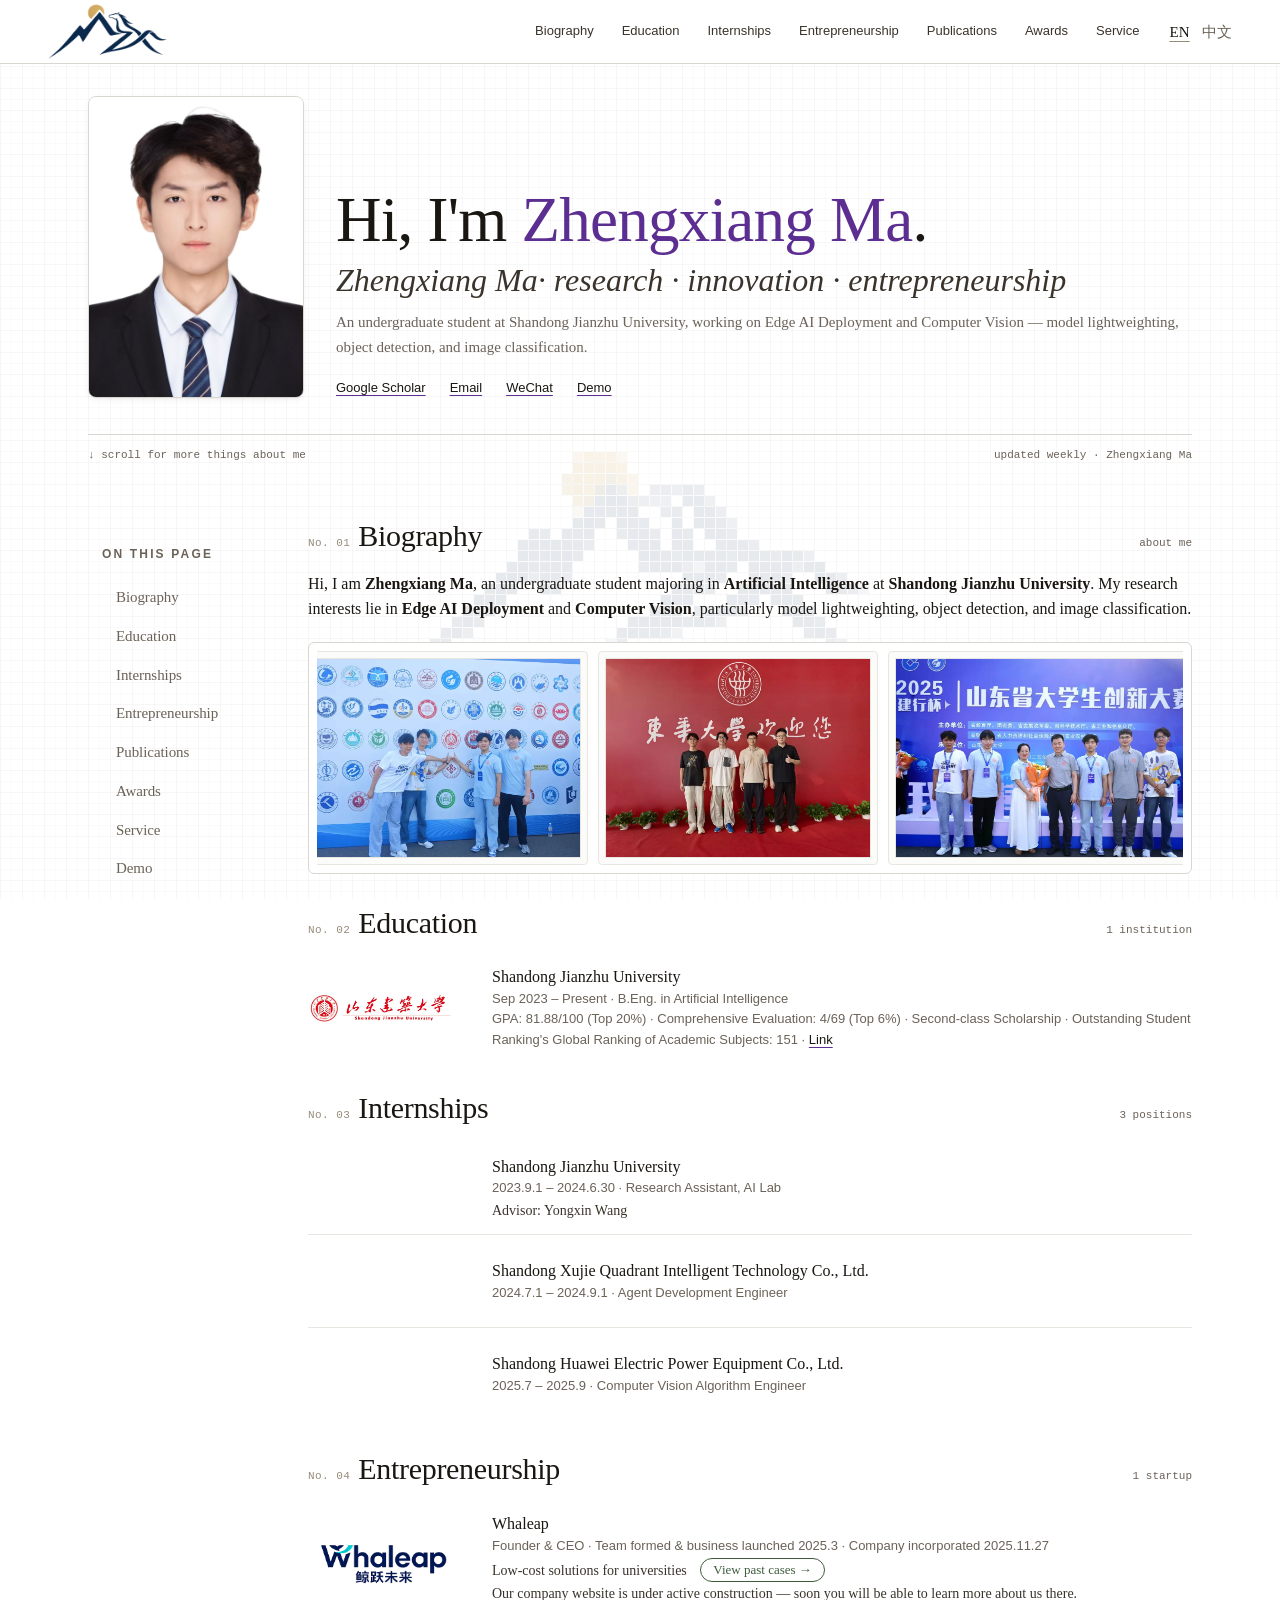
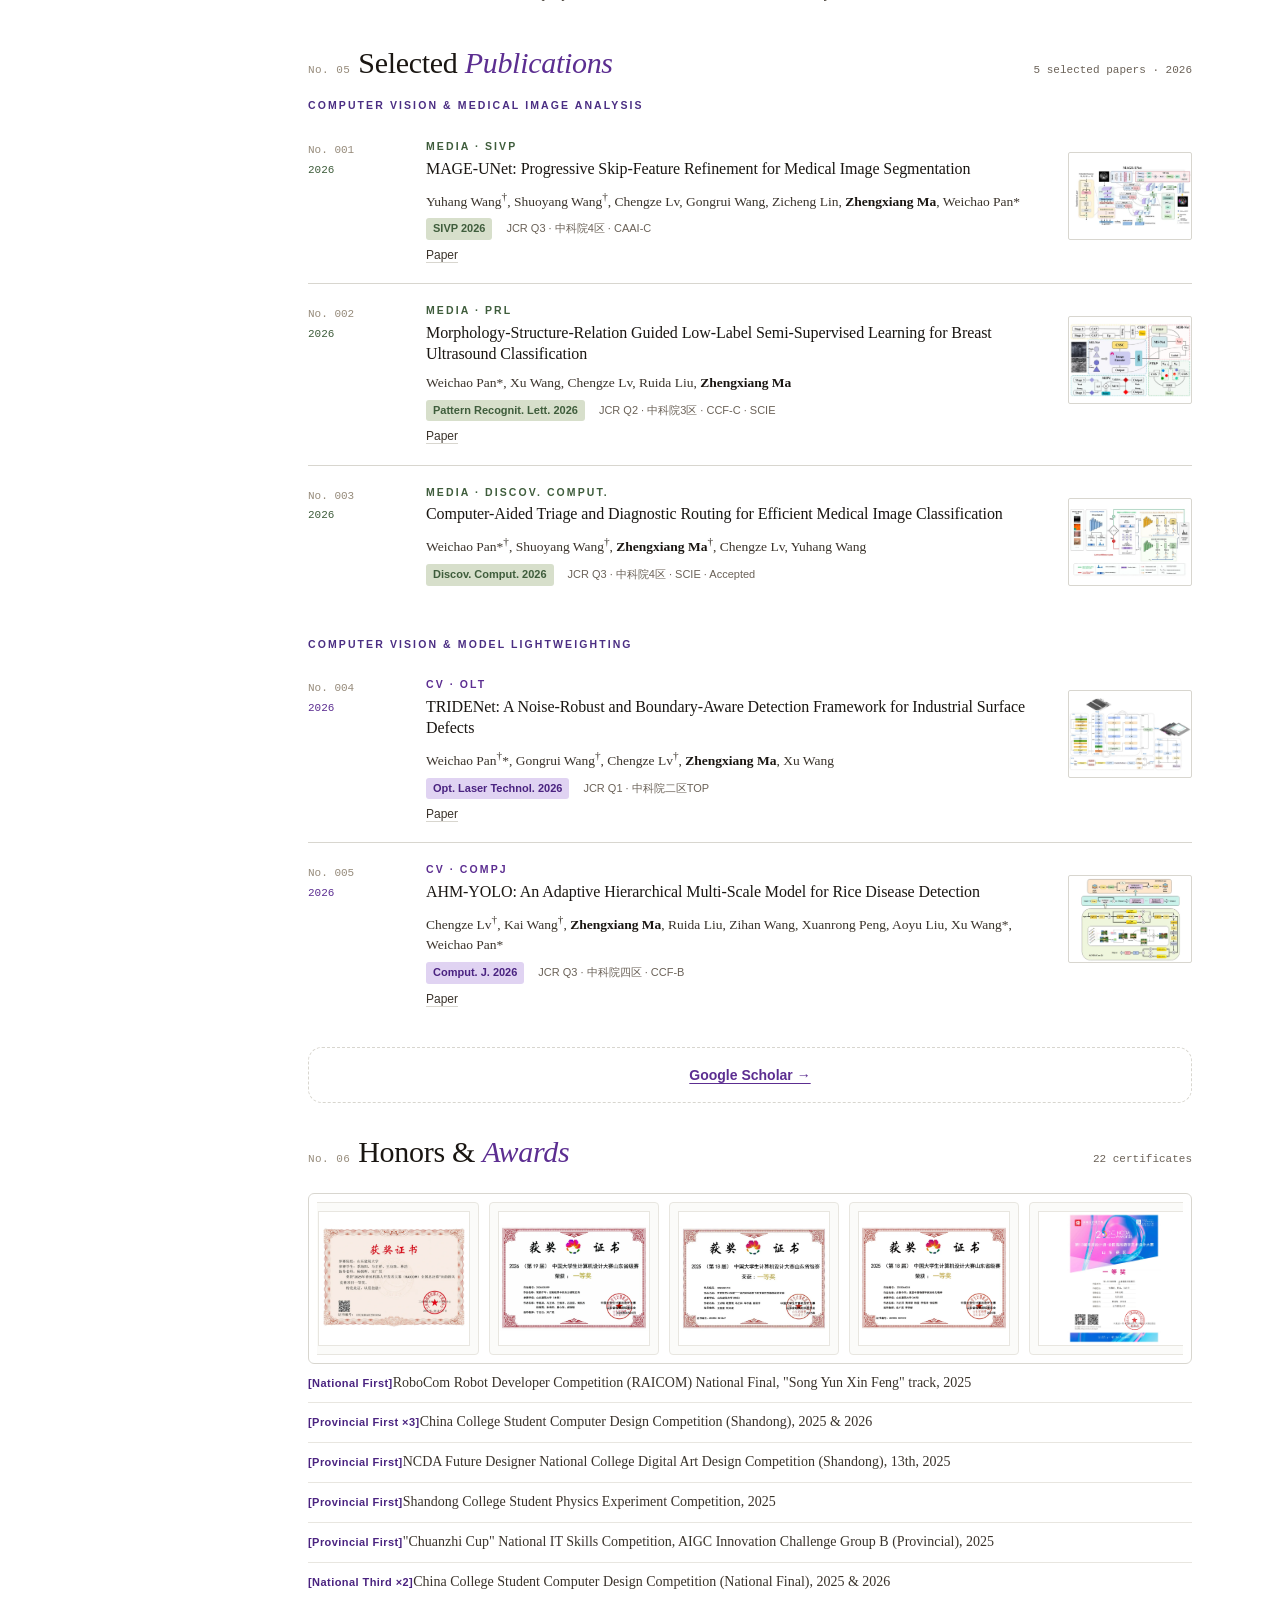
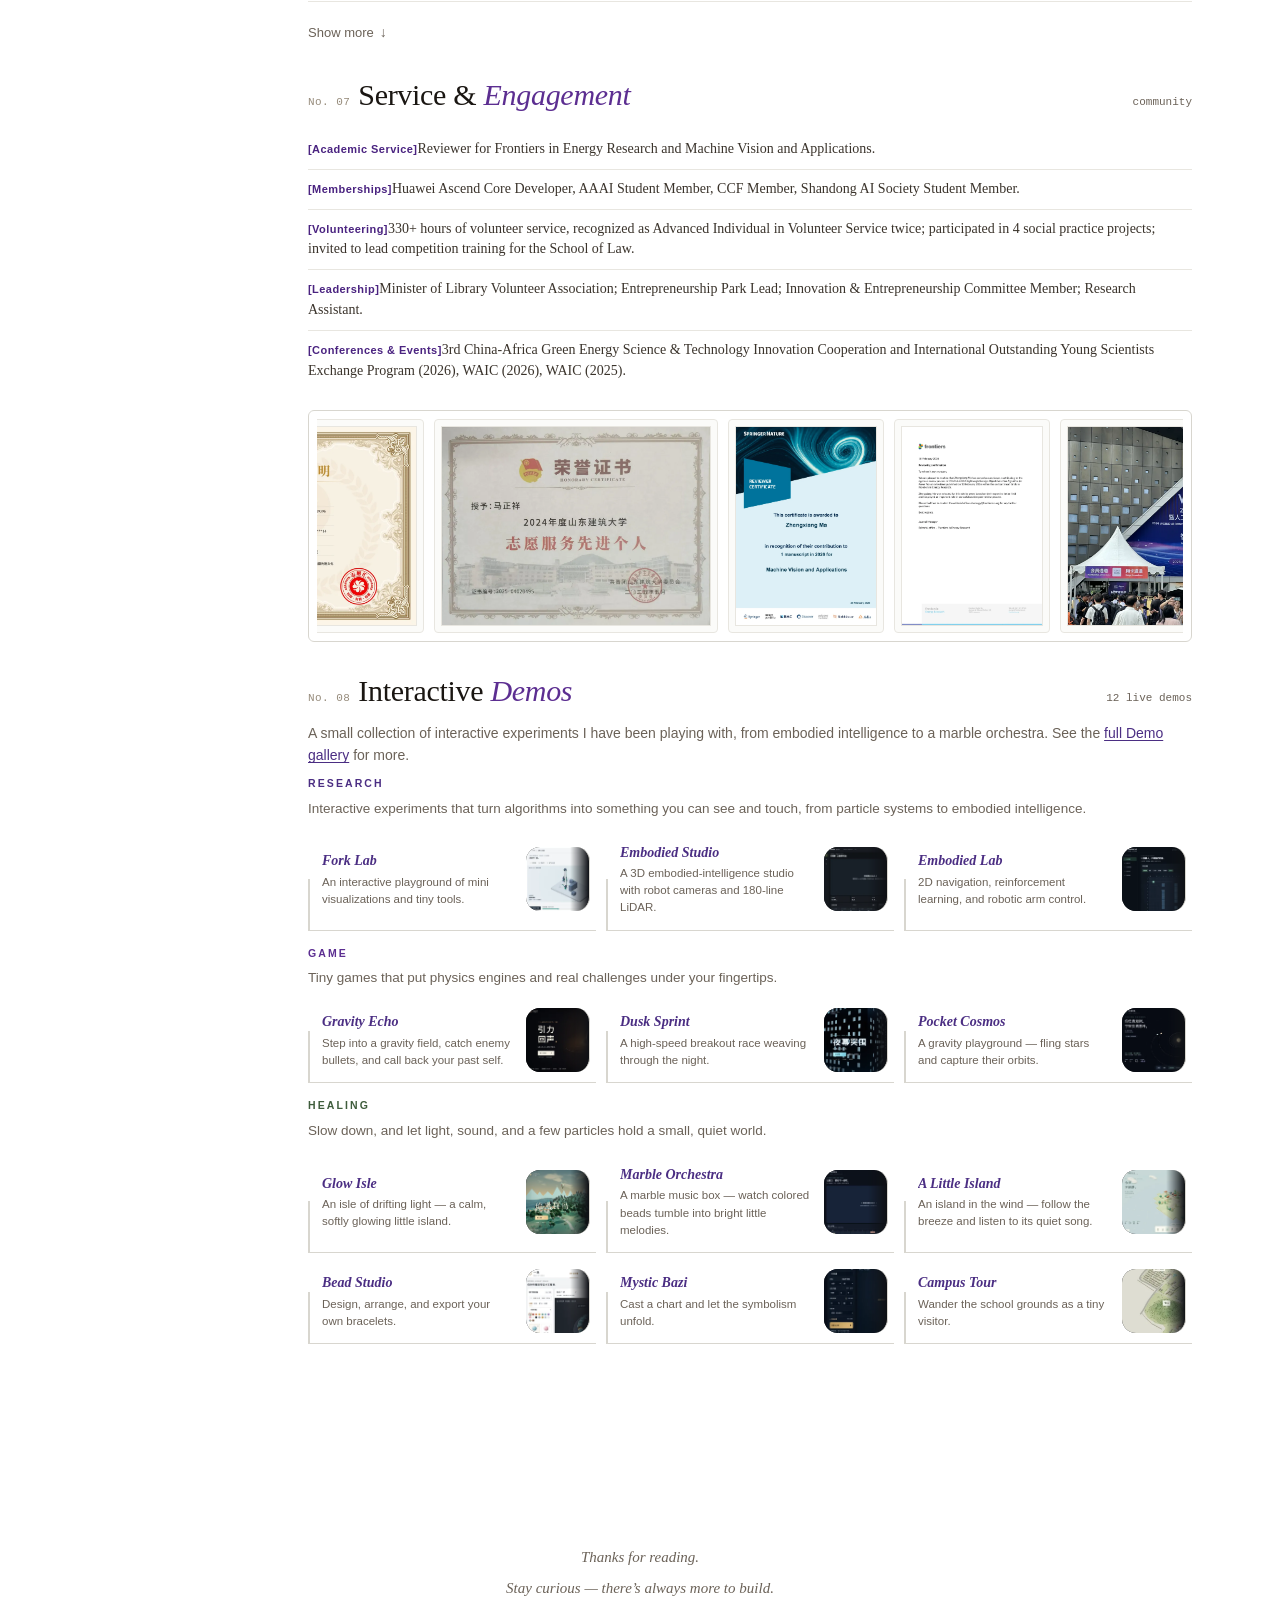
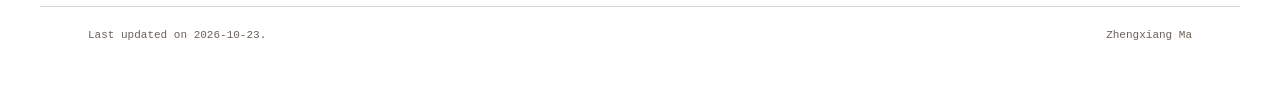
==== commit 665ce1a5: "chore: 清理冗余资源文件及无效配置" ====
--- a/index.html
+++ b/index.html
@@ -3,47 +3,44 @@
 <head>
   <meta charset="UTF-8" />
   <meta name="viewport" content="width=device-width, initial-scale=1, viewport-fit=cover" />
-  <title>Xu Wang</title>
-  <meta name="description" content="Xu Wang's academic homepage: research in natural language processing, computer vision, medical imaging, publications, awards, and experience." />
+  <title>Zhengxiang Ma</title>
+  <meta name="description" content="Zhengxiang Ma's academic homepage: research in natural language processing, computer vision, medical imaging, publications, awards, and experience." />
   <meta name="theme-color" content="#F5F1E8" />
   <meta name="robots" content="index, follow" />
-  <link rel="canonical" href="https://wangxu.life/" />
   <meta property="og:type" content="profile" />
-  <meta property="og:title" content="Xu Wang | Academic Homepage" />
-  <meta property="og:description" content="Research, publications, awards, and experience of Xu Wang." />
-  <meta property="og:url" content="https://wangxu.life/" />
-  <meta property="og:image" content="https://wangxu.life/assets/optimized/homepage-2026-960.webp" />
-  <link rel="icon" type="image/svg+xml" href="[data-uri]">
-  <link rel="preload" as="image" href="/assets/optimized/homepage-2026-480.webp" imagesrcset="/assets/optimized/homepage-2026-480.webp 480w, /assets/optimized/homepage-2026-960.webp 960w" imagesizes="(max-width: 900px) 280px, 420px" type="image/webp" fetchpriority="high" />
+  <meta property="og:title" content="Zhengxiang Ma | Academic Homepage" />
+  <meta property="og:description" content="Research, publications, awards, and experience of Zhengxiang Ma." />
+  <link rel="icon" type="image/png" href="/assets/zaoz/mzxlogo.png" />
   <style>
+
     /* ============================================================
        Design tokens — identical to blog/colors_and_type.css
        Paper-and-ink editorial system. No external CDN fonts.
        ============================================================ */
     :root{
-      --paper:          #F5F1E8;
-      --paper-soft:     #EDE7D7;
-      --paper-deep:     #E4DCC6;
-      --paper-shadow:   #D6CCB2;
+      --paper:          #FFFFFF;
+      --paper-soft:     #FBFBF9;
+      --paper-deep:     #F3F3EF;
+      --paper-shadow:   #E9E9E4;
 
       --ink:            #1A1612;
       --ink-soft:       #3A332B;
       --ink-mute:       #6B6258;
       --ink-faint:      #968B7B;
-      --hairline:       #D9D0BC;
-      --hairline-soft:  #E6DFCC;
-
-      --rust:           #A03A1F;
-      --rust-deep:      #7A2A14;
-      --rust-soft:      #C95A38;
-      --rust-wash:      #EFD5C8;
-      --rust-paper:     #F5E2D6;
+      --hairline:       #D8D6CF;
+      --hairline-soft:  #E8E6E0;
+
+      --rust:           #5C2E91;
+      --rust-deep:      #4A2380;
+      --rust-soft:      #7E56B8;
+      --rust-wash:      #E0D3F2;
+      --rust-paper:     #ECE4F7;
 
       --pine:           #3F5D3C;
       --pine-soft:      #6B8A5A;
       --pine-wash:      #D7DFCB;
 
-      --indigo:         #2A3656;
+      --indigo:         #4B2E83;
       --indigo-soft:    #4F628E;
       --indigo-wash:    #C9D1E2;
 
@@ -51,8 +48,8 @@
       --gold-soft:      #E6BA5C;
       --gold-wash:      #F2DEB1;
 
-      --font-display:   Georgia, "Songti SC", "STSong", "SimSun", serif;
-      --font-serif:     Georgia, "PingFang SC", "Microsoft YaHei", "Helvetica Neue", -apple-system, sans-serif;
+      --font-display:   "Iowan Old Style", "Palatino Linotype", "Book Antiqua", "Songti SC", "STSong", serif;
+      --font-serif:     "Iowan Old Style", "Palatino Linotype", "Book Antiqua", "PingFang SC", "Microsoft YaHei", serif;
       --font-sans:      -apple-system, BlinkMacSystemFont, "Segoe UI", "PingFang SC", "Microsoft YaHei", "Helvetica Neue", Arial, sans-serif;
       --font-mono:      "SF Mono", Menlo, Consolas, "Courier New", monospace;
       --font-cn-display:"Songti SC", "STSong", "SimSun", serif;
@@ -72,11 +69,16 @@
     html{ scroll-behavior: smooth; }
     body{
       margin: 0;
-      background: var(--paper);
+      background-color: var(--paper);
+      background-image:
+        repeating-linear-gradient( 0deg,  rgba(26,22,18,.030) 0 1px, transparent 1px 22px ),
+        repeating-linear-gradient( 90deg,  rgba(26,22,18,.030) 0 1px, transparent 1px 22px ),
+        repeating-linear-gradient( 0deg,  rgba(26,22,18,.014) 0 1px, transparent 1px 11px ),
+        repeating-linear-gradient( 90deg,  rgba(26,22,18,.014) 0 1px, transparent 1px 11px );
       color: var(--ink);
       font-family: var(--font-sans);
-      font-size: 15px;
-      line-height: 1.65;
+      font-size: 13px;
+      line-height: 1.6;
       text-rendering: optimizeLegibility;
       -webkit-font-smoothing: antialiased;
       overflow-x: hidden;
@@ -99,7 +101,7 @@
     .masthead{
       position: sticky; top: 0; z-index: 100;
       height: 56px;
-      background: rgba(245,241,232,0.88);
+      background: rgba(255,255,255,0.9);
       backdrop-filter: blur(14px);
       -webkit-backdrop-filter: blur(14px);
       border-bottom: 1px solid var(--hairline);
@@ -137,17 +139,17 @@
     /* ============== Hero (blog-style) ============== */
     .hero{
       max-width: 1200px; margin: 0 auto;
-      padding: 32px 48px 48px;
+      padding: 32px 48px 40px;
     }
     .hero-row{
-      display: flex; align-items: flex-start; gap: 32px; margin-bottom: 32px;
+      display: flex; align-items: flex-end; gap: 32px; margin-bottom: 32px;
     }
     .hero-portrait-wrap{
       position: relative; flex-shrink: 0;
     }
     .hero-portrait{
-      width: 360px;
-      aspect-ratio: 6270 / 4180;
+      width: 216px;
+      aspect-ratio: 5 / 7;
       border-radius: 8px; overflow: hidden;
       box-shadow: var(--shadow-2);
       border: 1px solid var(--hairline);
@@ -159,7 +161,7 @@
       width: 100%; height: 100%;
       background: var(--rust); color: var(--paper);
       display: grid; place-items: center;
-      font-family: var(--font-cn-display); font-size: 48px; font-weight: 600;
+      font-family: var(--font-cn-display); font-size: 44px; font-weight: 600;
     }
     .hero-gold-seal{
       position: absolute; bottom: -4px; right: -4px;
@@ -185,7 +187,7 @@
     .hero h1{
       margin: 0 0 6px;
       font-family: var(--font-display); font-weight: 500;
-      font-size: 44px; line-height: 1.08;
+      font-size: 63px; line-height: 1.08;
       letter-spacing: -0.012em; color: var(--ink);
     }
     .hero h1 .accent{ color: var(--rust); }
@@ -193,19 +195,21 @@
       font-family: var(--font-cn-display); font-size: 22px; font-weight: 500;
       color: var(--ink-soft); margin-bottom: 14px;
     }
-    .hero .blurb{
-      font-family: var(--font-serif); font-size: 16px; line-height: 1.6;
-      color: var(--ink-soft); max-width: 60ch; margin: 0 0 10px;
+    .hero .tagline{
+      font-family: var(--font-display); font-style: italic;
+      font-size: 32px; font-weight: 500; line-height: 1.25;
+      color: var(--ink-soft); margin: 0 0 6px; max-width: 62ch;
     }
     .hero .blurb-cn{
       font-family: var(--font-cn-display); font-size: 14px;
       color: var(--ink-mute); margin-bottom: 18px;
     }
     .hero-links{
-      margin-top: 20px;
+      margin-top: 19px;
       display: flex; gap: 16px 24px; flex-wrap: wrap; align-items: center;
     }
     .hero-links a{
+      display:inline-flex; align-items:center; gap:6px;
       font-family: var(--font-sans); font-size: 13px; color: var(--ink);
       text-decoration: underline; text-decoration-color: var(--rust);
       text-underline-offset: 3px; text-decoration-thickness: 1px;
@@ -240,19 +244,17 @@
     /* ============== Body layout: sidebar + main ============== */
     .body-layout{
       display: flex; max-width: 1200px; margin: 0 auto;
-      padding: 20px 48px 120px; gap: 56px;
+      padding: 14px 48px 120px; gap: 40px;
     }
 
     /* ============== Sidebar TOC (blog-style gradient) ============== */
     .toc{
-      width: 240px; flex-shrink: 0;
+      width: 180px; flex-shrink: 0;
       position: sticky; top: 76px; align-self: flex-start;
       height: fit-content;
-      padding: 26px 22px 60px;
-      background: linear-gradient(180deg, var(--paper) 0%, var(--paper-soft) 78%, var(--paper-deep) 100%);
+      padding: 26px 14px 60px;
+      background: transparent;
       border-radius: 6px;
-      -webkit-mask-image: linear-gradient(180deg, #000 0%, #000 80%, transparent 100%);
-      mask-image: linear-gradient(180deg, #000 0%, #000 80%, transparent 100%);
     }
     .toc ul{
       list-style: none; padding: 0; margin: 16px 0 0;
@@ -290,12 +292,13 @@
 
     /* ============== Section header ============== */
     .section{
-      scroll-margin-top: 80px;
-      margin-bottom: 56px;
-    }
+      scroll-margin-top: 76px;
+      margin-bottom: 32px;
+    }
+    .demos-end-space{ height: 0; }
     .section-head{
       display: flex; align-items: baseline; gap: 8px;
-      margin-bottom: 24px; flex-wrap: wrap;
+      margin-bottom: 18px; flex-wrap: wrap;
     }
     .section-no{
       font-family: var(--font-mono); font-size: 11px;
@@ -304,7 +307,7 @@
     .section-title{
       margin: 0;
       font-family: var(--font-display); font-weight: 500;
-      font-size: 34px; line-height: 1.12;
+      font-size: 30px; line-height: 1.12;
       letter-spacing: -0.01em; color: var(--ink);
     }
     .section-title em{ font-style: italic; color: var(--rust); }
@@ -325,35 +328,45 @@
     .cat-label.rust-deep{ color: var(--rust-deep); }
     .cat-label.gold{ color: var(--gold); }
 
-    .demo-list{ list-style:none; padding:0; margin:0 0 38px; display:flex; flex-direction:column; gap:14px; }
+    .demo-list{ list-style:none; padding:0; margin:0 0 14px; display:grid; grid-template-columns:repeat(3,1fr); gap:10px; }
     .demo-list:last-of-type{ margin-bottom:0; }
     .demo-row{
-      display:grid; grid-template-columns:minmax(0,1fr) 200px; column-gap:22px; align-items:center;
-      padding:14px 16px; border-radius:16px; border:1px solid var(--hairline); background:var(--paper);
-      transition:background .18s ease, transform .18s ease, box-shadow .18s ease;
-    }
-    .demo-row:hover{ background:var(--accent-soft); transform:translateY(-2px); box-shadow:var(--shadow-2, 0 8px 24px rgba(0,0,0,.06)); }
-    .demo-body{ display:flex; flex-direction:column; gap:4px; min-width:0; }
-    .demo-body a{ font-family:var(--font-serif); font-size:18px; color:var(--ink); text-decoration:none; font-weight:600; overflow:hidden; text-overflow:ellipsis; white-space:nowrap; }
+      display:flex; flex-direction:row; align-items:center; overflow:hidden;
+      position:relative; border-bottom:1px solid var(--hairline); padding-bottom:4px;
+      transition:border-color .18s ease;
+    }
+    .demo-row::before{
+      content:""; position:absolute; left:0; top:auto; bottom:-1px;
+      width:1.5px; height:52px; background:var(--hairline);
+      transition:background .18s ease;
+    }
+    .demo-row:hover{ border-bottom-color: var(--ink-soft); }
+    .demo-row:hover::before{ background: var(--ink-soft); }
+    .demo-cover{ width:64px; height:64px; flex-shrink:0; display:block; overflow:hidden; background:#0f1115; border-right:1px solid var(--hairline); border-radius:14px; margin-left:auto; margin-right:6px; }
+    .demo-cover iframe{ width:100%; height:128px; border:0; pointer-events:none; transform:translateY(-64px) scale(1); opacity:.97; }
+    .demo-cover img{ width:100%; height:100%; object-fit:cover; object-position:left center; display:block; -webkit-mask-image:linear-gradient(to right,#000 70%,transparent); mask-image:linear-gradient(to right,#000 70%,transparent); }
+    .demo-body{ display:flex; flex-direction:column; gap:1px; min-width:0; padding:9px 14px; }
+    .demo-body a{ font-family:var(--font-serif); font-size:14px; color:var(--indigo); text-decoration:none; font-weight:600; font-style:italic; overflow:hidden; text-overflow:ellipsis; white-space:nowrap; }
     .demo-body a:hover{ text-decoration:underline; text-underline-offset:3px; }
-    .demo-note{ font-family:var(--font-sans); font-size:13px; color:var(--ink-mute); line-height:1.5; overflow-wrap:break-word; }
-    .demo-cover{ width:200px; height:118px; border-radius:12px; overflow:hidden; display:block; border:1px solid var(--hairline); box-shadow:var(--shadow-1); background:#0f1115; justify-self:end; }
-    .demo-cover iframe{ width:100%; height:320px; border:0; pointer-events:none; transform:translateY(-96px) scale(1); opacity:.97; }
-    .demo-cover img{ width:100%; height:100%; object-fit:cover; display:block; }
-    @media (max-width:760px){
-      .demo-row{ grid-template-columns:1fr; row-gap:12px; }
-      .demo-cover{ width:100%; height:190px; justify-self:stretch; }
-      .demo-cover iframe{ height:340px; transform:translateY(-72px); }
+    .demo-note{ font-family:var(--font-sans); font-size:11.5px; color:var(--ink-mute); line-height:1.5; overflow-wrap:break-word; }
+    @media (max-width:1120px){
+      .demo-list{ grid-template-columns:repeat(2,1fr); }
+    }
+    @media (max-width:900px){
+      .demo-list{ grid-template-columns:1fr; }
+      .demo-cover{ width:52px; height:52px; }
+      .demo-cover iframe{ height:104px; transform:translateY(-52px); }
     }
     .demo-intro{ margin:-4px 0 8px; font-size:14px; color:var(--ink-mute); }
     .demo-intro a{ color:var(--indigo); text-decoration:underline; text-underline-offset:2px; }
-    .demo-lead{ margin:4px 0 14px; font-size:13.5px; color:var(--ink-mute); line-height:1.7; }
-    .cat-label + .demo-list{ margin-top:2px; }
+    .demo-lead{ margin:4px 0 12px; font-size:13.5px; color:var(--ink-mute); line-height:1.7; }
+    .cat-label + .demo-list{ margin-top:0; }
+    #publications{ font-size: 14px; }
 
     /* ============== Prose ============== */
     .prose{
-      font-family: var(--font-serif); font-size: 19px; line-height: 1.62;
-      color: var(--ink); max-width: 68ch;
+      font-family: var(--font-serif); font-size: 16px; line-height: 1.6;
+      color: var(--ink); max-width: none; width: 100%;
     }
     .prose p{ margin: 0 0 16px; }
     .prose b{ color: var(--ink); font-weight: 600; }
@@ -362,7 +375,7 @@
     .ed-list{ list-style: none; padding: 0; margin: 0; }
     .ed-list li{
       display: grid; grid-template-columns: 130px 1fr; gap: 18px;
-      padding: 14px 0; border-bottom: 1px solid var(--hairline-soft);
+      padding: 9px 0; border-bottom: 1px solid var(--hairline-soft);
       align-items: baseline;
     }
     .ed-list li:last-child{ border-bottom: 0; }
@@ -375,10 +388,36 @@
       letter-spacing: 0.04em; color: var(--rust-deep);
     }
     .ed-list .body{
-      font-family: var(--font-serif); font-size: 16px; line-height: 1.55;
+      font-family: var(--font-serif); font-size: 14px; line-height: 1.45;
       color: var(--ink-soft);
     }
     .ed-list .body b{ color: var(--ink); font-weight: 600; }
+    /* Honors & Awards specific */
+    #awards .ed-list li:not(.hidden-row){
+      display: block; padding: 9px 0; gap: 0;
+      border-bottom: 1px solid var(--hairline-soft);
+    }
+    #awards .ed-list li:last-child{ border-bottom: 0; }
+    #awards .ed-list .award-text{
+      font-family: var(--font-serif); font-size: 14px; line-height: 1.55;
+      color: var(--ink); display: block;
+    }
+    #awards .ed-list .comp-name{
+      color: var(--indigo); font-weight: 600; font-style: italic;
+    }
+    /* Service & Engagement specific (same flat-list style as awards) */
+    #other .ed-list li{
+      display: block; padding: 9px 0;
+      border-bottom: 1px solid var(--hairline-soft);
+    }
+    #other .ed-list li:last-child{ border-bottom: 0; }
+    #other .ed-list .award-text{
+      font-family: var(--font-serif); font-size: 14px; line-height: 1.55;
+      color: var(--ink); display: block;
+    }
+    #other .ed-list .comp-name{
+      color: var(--indigo); font-weight: 600; font-style: italic;
+    }
     .playlist-note{
       display: block;
       margin-top: 3px;
@@ -421,6 +460,7 @@
       transition: color var(--dur-fast) var(--ease-out);
     }
     .toggle-btn:hover{ color: var(--rust); }
+    section#bio .toggle-btn{ margin-top: 2px; }
     .toggle-btn .arrow{
       display: inline-block; transition: transform var(--dur-base) var(--ease-out);
       font-size: 14px;
@@ -430,11 +470,12 @@
     /* ============== Org rows (education / internships) ============== */
     .org-list{ display: flex; flex-direction: column; }
     .org-row{
-      display: grid; grid-template-columns: 164px 1fr; gap: 24px;
-      align-items: center; padding: 22px 0;
+      display: grid; grid-template-columns: 164px 1fr; gap: 20px;
+      align-items: center; padding: 10px 0;
       border-bottom: 1px solid var(--hairline-soft);
       transition: padding-left var(--dur-fast) var(--ease-out);
     }
+    .org-row.no-logo{ grid-template-columns: 1fr; }
     .org-row:last-child{ border-bottom: 0; }
     .org-row:hover{ padding-left: 6px; }
     .org-logo{
@@ -453,22 +494,24 @@
     }
     .org-title{
       margin: 0; font-family: var(--font-display); font-weight: 500;
-      font-size: 18px; color: var(--ink); line-height: 1.25;
+      font-size: 16px; color: var(--ink); line-height: 1.3;
     }
     .org-meta{
-      margin: 4px 0 0; color: var(--ink-mute);
-      font-family: var(--font-sans); font-size: 13px;
+      margin: 2px 0 0; color: var(--ink-mute);
+      font-family: var(--font-sans); font-size: 13px; line-height:1.4;
     }
     .org-details{
-      margin: 6px 0 0; font-family: var(--font-serif);
-      font-size: 14px; color: var(--ink-soft);
-    }
+      margin: 3px 0 0; font-family: var(--font-serif);
+      font-size: 14px; color: var(--ink-soft); line-height:1.4;
+    }
+    .org-details + .org-details{ margin-top: 2px; }
+    .org-meta + .org-meta{ margin-top: 2px; }
 
     /* ============== Publication rows (blog PostRow style) ============== */
     .pub-list{ display: flex; flex-direction: column; }
     .pub{
-      display: grid; grid-template-columns: 100px 1fr 140px; gap: 24px;
-      padding: 26px 0; border-bottom: 1px solid var(--hairline);
+      display: grid; grid-template-columns: 100px 1fr 124px; gap: 18px;
+      padding: 18px 0; border-bottom: 1px solid var(--hairline);
       align-items: flex-start; position: relative;
       transition: background 0.15s var(--ease-out);
     }
@@ -488,21 +531,21 @@
     .pub-no .year{ display: block; margin-top: 2px; }
     .pub-no.nlp .year{ color: var(--pine); }
     .pub-no.cv-med .year{ color: var(--indigo); }
-    .pub-no.cv-ind .year{ color: var(--rust); }
+    .pub-no.cv-med .year{ color: var(--rust); }
 
     .pub-body{ min-width: 0; }
     .pub-cat{
       font-family: var(--font-sans); font-size: 10.5px; font-weight: 600;
       letter-spacing: 0.2em; text-transform: uppercase;
-      margin-bottom: 6px; display: flex; align-items: center; gap: 8px;
+      margin-bottom: 4px; display: flex; align-items: center; gap: 8px;
     }
     .pub-cat.nlp{ color: var(--pine); }
     .pub-cat.cv-med{ color: var(--indigo); }
-    .pub-cat.cv-ind{ color: var(--rust); }
+    .pub-cat.cv-med{ color: var(--rust); }
     .pub-title{
-      margin: 0 0 10px;
+      margin: 0 0 8px;
       font-family: var(--font-display); font-weight: 500;
-      font-size: 24px; line-height: 1.2;
+      font-size: 16px; line-height: 1.3;
       letter-spacing: -0.005em; color: var(--ink);
     }
     .pub-title a{
@@ -510,13 +553,13 @@
     }
     .pub-title a:hover{ color: var(--rust); }
     .pub-authors{
-      margin: 4px 0 4px;
-      font-family: var(--font-serif); font-size: 15.5px;
-      line-height: 1.55; color: var(--ink-soft);
+      margin: 3px 0 3px;
+      font-family: var(--font-serif); font-size: 13.5px;
+      line-height: 1.5; color: var(--ink-soft);
     }
     .pub-authors b{ color: var(--ink); font-weight: 600; }
     .pub-venue{
-      display: flex; gap: 16px; margin-top: 10px;
+      display: flex; gap: 14px; margin-top: 7px;
       font-family: var(--font-sans); font-size: 11px;
       color: var(--ink-mute); align-items: center;
     }
@@ -526,11 +569,12 @@
     }
     .pub-venue .badge.nlp{ background: var(--pine-wash); color: var(--pine); }
     .pub-venue .badge.cv-med{ background: var(--indigo-wash); color: var(--indigo); }
-    .pub-venue .badge.cv-ind{ background: var(--rust-wash); color: var(--rust); }
+    .pub-venue .badge.cv-med{ background: var(--rust-wash); color: var(--rust-deep); border:0; }
     .pub-venue .badge.gold{ background:#fdf3d7; color:#8a6d0b; border:1px solid #f0d98c; }
+    .pub-venue .badge-group{ display:inline-flex; gap:4px; }
     .pub-links{
-      margin-top: 8px; display: flex; flex-wrap: wrap; gap: 10px;
-      font-family: var(--font-sans); font-size: 12.5px;
+      margin-top: 6px; display: flex; flex-wrap: wrap; gap: 10px;
+      font-family: var(--font-sans); font-size: 12px;
     }
     .pub-links a{
       color: var(--ink-soft); text-decoration-color: var(--hairline);
@@ -538,12 +582,12 @@
     .pub-links a:hover{ color: var(--rust); text-decoration-color: var(--rust); }
 
     .pub-thumb-wrap{
-      padding-top: 24px;
+      padding-top: 14px;
       transition: transform var(--dur-base) var(--ease-out);
     }
     .pub:hover .pub-thumb-wrap{ transform: translateY(-2px); }
     .pub-thumb{
-      width: 140px; height: 100px;
+      width: 124px; height: 88px;
       border: 1px solid var(--hairline); background: var(--paper);
       object-fit: contain; border-radius: 2px; display: block;
     }
@@ -576,7 +620,7 @@
       position: absolute; top: 50%; transform: translateY(-50%);
       width: 32px; height: 32px; border-radius: 999px;
       border: 1px solid var(--hairline);
-      background: rgba(245,241,232,0.92);
+      background: rgba(255,255,255,0.92);
       color: var(--ink-soft);
       display: grid; place-items: center;
       cursor: pointer; user-select: none;
@@ -598,7 +642,87 @@
       border: 1px solid var(--hairline-soft); background: var(--paper);
     }
 
+    .photo-carousel .slide{
+      flex: 0 0 auto; height: auto; padding: 6px;
+    }
+    .photo-carousel .slide img{
+      height: 200px; width: auto; display: block;
+      border: 1px solid var(--hairline-soft); background: var(--paper);
+    }
+    @media (max-width: 720px){
+      .photo-carousel .slide img{ height: 140px; }
+    }
+
+    /* 联系提示与二维码弹层 */
+    .contact-toast{
+      position: fixed; left: 50%; top: 50%;
+      transform: translate(-50%, -50%) scale(.92);
+      padding: 18px 38px; border-radius: 20px;
+      font-size: 17px; font-weight: 600; letter-spacing: .2px;
+      color: #1A1612; text-align: center;
+      background: rgba(255, 255, 255, .38);
+      -webkit-backdrop-filter: blur(18px) saturate(1.6);
+      backdrop-filter: blur(18px) saturate(1.6);
+      border: 1px solid rgba(255, 255, 255, .65);
+      box-shadow:
+        inset 0 1px 0 rgba(255,255,255,.8),
+        inset 0 -1px 1px rgba(255,255,255,.25),
+        0 20px 50px -12px rgba(31, 24, 16, .35),
+        0 4px 14px rgba(31, 24, 16, .12);
+      opacity: 0; pointer-events: none; z-index: 9999;
+      transition: opacity .28s ease, transform .28s cubic-bezier(.2, .9, .3, 1.2);
+    }
+    .contact-toast.show{
+      opacity: 1;
+      transform: translate(-50%, -50%) scale(1);
+    }
+    .qr-modal{
+      position: fixed; inset: 0; background: rgba(20,16,12,.55);
+      display: none; align-items: center; justify-content: center; z-index: 9998;
+    }
+    .qr-modal.show{ display: flex; }
+    .qr-card{
+      background: #fff; padding: 18px; border-radius: 14px;
+      box-shadow: 0 24px 60px rgba(0,0,0,.35); text-align: center;
+    }
+    .qr-card img{ width: 280px; max-width: 78vw; display: block; border-radius: 8px; }
+    .qr-card p{ margin: 10px 0 0; font-size: 13px; color: #6B6258; }
+
+    /* 案例查看按钮与画廊 */
+    .case-btn{
+      margin-left: 10px; padding: 2px 12px;
+      font: inherit; font-size: 13px; color: var(--pine, #3F5D3C);
+      background: none; border: 1px solid currentColor; border-radius: 999px;
+      cursor: pointer; vertical-align: 1px;
+      transition: background .2s, color .2s;
+    }
+    .case-btn:hover{ background: var(--pine, #3F5D3C); color: #F5F1E8; }
+    .case-card{
+      position: relative; background: #fff; padding: 14px; border-radius: 14px;
+      box-shadow: 0 24px 60px rgba(0,0,0,.35); text-align: center;
+      max-width: 90vw;
+    }
+    .case-card img{ width: min(860px, 84vw); display: block; border-radius: 8px; }
+    .case-nav{
+      position: absolute; top: 50%; transform: translateY(-50%);
+      width: 40px; height: 40px; border-radius: 50%;
+      border: none; background: rgba(26,22,18,.72); color: #F5F1E8;
+      font-size: 22px; line-height: 1; cursor: pointer;
+    }
+    .case-nav:hover{ background: rgba(26,22,18,.9); }
+    .case-prev{ left: -18px; }
+    .case-next{ right: -18px; }
+    .case-counter{ margin: 10px 0 0; font-size: 13px; color: #6B6258; }
+
     /* ============== Footer ============== */
+    .closing-note{
+      max-width: 1200px; margin: 48px auto 0;
+      padding: 0 48px;
+      text-align: center;
+      font-family: var(--font-serif); font-style: italic;
+      font-size: 15px; line-height: 1.8; color: var(--ink-mute);
+    }
+    .closing-note p{ margin: 0 0 4px; }
     .footer{
       max-width: 1200px; margin: 0 auto;
       padding: 20px 48px 40px;
@@ -612,14 +736,6 @@
     }
     .foot-sitemap a{ color: var(--ink-mute); text-decoration: none; text-transform: uppercase; letter-spacing: .08em; }
     .foot-sitemap a:hover{ color: var(--ink); text-decoration: underline; }
-
-    /* ============== Cloud canvas ============== */
-    .cloud-canvas{
-      position: fixed; top: 0; left: 0;
-      width: 100%; height: 100%;
-      pointer-events: none; z-index: 0;
-      opacity: 0.15;
-    }
 
     /* ============== Responsive ============== */
     @media (max-width: 900px){
@@ -628,9 +744,10 @@
       .hero{ padding: 20px 12px 28px; max-width: none; width: 100%; }
       .hero-row{ flex-direction: column; align-items: center; gap: 16px; }
       .hero-portrait-wrap{ width: 100%; display: flex; justify-content: center; }
-      .hero-portrait{ width: 260px; }
+      .hero-portrait{ width: 180px; }
       .hero-main{ text-align: center; width: 100%; }
-      .hero h1{ font-size: 22px; }
+      .hero h1{ font-size: 30px; }
+      .hero .tagline{ font-size: 17px; line-height: 1.45; }
       .hero .cn-sub{ font-size: 12px; }
       .hero .blurb{ font-size: 13px; line-height: 1.5; margin: 0 auto 10px; }
       .hero-highlights{ width: 100%; padding-top: 16px; border-top: 1px solid var(--hairline); }
@@ -641,8 +758,8 @@
       .toc{ display: none; }
       .pub{ grid-template-columns: 1fr; gap: 6px; padding: 16px 0; }
       .pub-no{ padding-top: 0; }
+      .pub-title{ font-size: 16px; }
       .pub-thumb-wrap{ display: none; }
-      .pub-title{ font-size: 18px; }
       .org-row{ grid-template-columns: 1fr; gap: 8px; }
       .org-logo{ justify-content: flex-start; height: 48px; }
       .ed-list li{ grid-template-columns: 1fr; gap: 3px; }
@@ -659,7 +776,497 @@
       .playlist-created{ grid-column: 3; grid-row: 2; justify-self: end; }
       .footer{ padding: 12px; flex-direction: column; gap: 6px; }
     }
-  </style>
+  
+
+  /* ===== Demos grid ===== */
+  .demo-grid{ display:grid; grid-template-columns:repeat(3,1fr); gap:16px; margin-top:22px; }
+  .demo-card{ position:relative; display:block; border-radius:14px; overflow:hidden; background:#0f1115; border:1px solid rgba(255,255,255,.09); text-decoration:none; box-shadow:0 10px 24px rgba(0,0,0,.25); transition:transform .2s ease, box-shadow .2s ease; }
+  .demo-card:hover{ transform:translateY(-4px); box-shadow:0 18px 34px rgba(0,0,0,.38); }
+  .demo-shot{ position:relative; display:block; height:180px; overflow:hidden; background:#0f1115; }
+  .demo-shot iframe{ position:absolute; top:0; left:0; width:100%; height:600px; border:0; pointer-events:none; opacity:.94; }
+  .demo-meta{ position:absolute; left:0; right:0; bottom:0; padding:30px 14px 12px; display:flex; justify-content:space-between; align-items:center; color:#fff; font-style:normal; background:linear-gradient(transparent, rgba(0,0,0,.8)); }
+  .demo-meta b{ font-size:.92rem; font-weight:600; }
+  .demo-meta i{ font-style:normal; font-size:.72rem; letter-spacing:.3px; opacity:.72; }
+  @media (max-width:860px){ .demo-grid{ grid-template-columns:repeat(2,1fr); } }
+  @media (max-width:560px){ .demo-grid{ grid-template-columns:1fr; } }
+
+  /* ===== Closing ===== */
+  .closing{ max-width:640px; margin:28px auto 8px; text-align:center; }
+  .closing-rule{ width:56px; height:2px; background:var(--muted); opacity:.55; margin:0 auto 20px; border-radius:2px; }
+  .closing-text{ margin:0; font-family:var(--font-serif); font-size:24px; color:var(--ink); letter-spacing:.2px; }
+  .closing-sub{ margin:10px 0 0; font-family:var(--font-serif); font-style:italic; font-size:15px; color:var(--muted); }
+  
+/* ---- assets_zaoz.css ---- */
+/* ZAOZ additions. Reuse the existing paper-and-ink tokens; keep the
+   orange-red accent local to the brand, without changing academic colors. */
+:root {
+  --zaoz-accent: #B9471C;
+  --zaoz-accent-deep: #913717;
+}
+
+/* Preserve the original navigation order, with room for the new link. */
+.zaoz-integrated .masthead nav {
+  min-width: 0;
+  overflow-x: auto;
+  overscroll-behavior-x: contain;
+}
+.zaoz-integrated .masthead nav a { flex-shrink: 0; white-space: nowrap; }
+.zaoz-integrated .masthead .spacer { min-width: 0; }
+.zaoz-integrated .masthead nav a[href="/zaoz/"] {
+  color: var(--zaoz-accent);
+}
+.zaoz-integrated .masthead nav a[aria-current="page"] {
+  text-decoration: underline;
+  text-decoration-color: var(--zaoz-accent);
+  text-underline-offset: 5px;
+}
+.zaoz-mobile-link { display: none; }
+.zaoz-integrated a:focus-visible {
+  outline: 2px solid var(--zaoz-accent);
+  outline-offset: 4px;
+}
+
+.zaoz-logo {
+  display: block;
+  width: 100%;
+  height: auto;
+  object-fit: contain;
+}
+.zaoz-feature {
+  scroll-margin-top: 76px;
+  display: grid;
+  grid-template-columns: minmax(160px, 240px) minmax(0, 1fr);
+  gap: 28px;
+  align-items: center;
+  margin: 0;
+  padding: 8px 0 16px;
+
+}
+.zaoz-feature-copy { min-width: 0; }
+.zaoz-kicker {
+  margin: 0 0 10px;
+  font-family: var(--font-mono);
+  font-size: 10px;
+  letter-spacing: .08em;
+  line-height: 1.6;
+  text-transform: uppercase;
+  color: var(--zaoz-accent);
+}
+.zaoz-wordmark {
+  margin: 0;
+  font-family: var(--font-display);
+  font-size: 30px;
+  font-weight: 500;
+  letter-spacing: -.01em;
+  line-height: 1.15;
+  color: var(--ink);
+}
+.zaoz-slogan {
+  margin: 5px 0 12px;
+  font-family: var(--font-display);
+  font-size: 22px;
+  font-style: italic;
+  line-height: 1.3;
+  color: var(--ink-soft);
+}
+.zaoz-summary {
+  margin: 0 0 12px;
+  font-family: var(--font-serif);
+  font-size: 14px;
+  line-height: 1.55;
+  color: var(--ink-mute);
+}
+.zaoz-link {
+  color: var(--ink);
+  font-family: var(--font-sans);
+  font-size: 12px;
+  text-decoration-color: var(--zaoz-accent);
+}
+.zaoz-link:hover { color: var(--zaoz-accent-deep); }
+.zaoz-announcement .body a { color: var(--ink); text-decoration-color: var(--zaoz-accent); }
+.zaoz-announcement .body a:hover { color: var(--zaoz-accent-deep); }
+.zaoz-announcement .date { color: var(--zaoz-accent); }
+
+/* Independent brand page — same paper, type, rules and masthead. */
+.zaoz-page { max-width: 1104px; margin: 0 auto; padding: 0 48px 64px; }
+.zaoz-hero {
+  display: grid;
+  grid-template-columns: minmax(0, 1fr) minmax(0, 1fr);
+  align-items: center;
+  gap: 64px;
+  padding: 72px 0 56px;
+}
+.zaoz-hero .zaoz-wordmark { font-size: 64px; }
+.zaoz-hero .zaoz-slogan { margin: 10px 0 18px; font-size: 32px; }
+.zaoz-hero-note {
+  margin: 0;
+  font-family: var(--font-sans);
+  font-size: 12px;
+  line-height: 1.8;
+  color: var(--ink-mute);
+}
+.zaoz-chapter { border-top: 1px solid var(--hairline); padding: 36px 0 40px; }
+.zaoz-chapter-head { margin-bottom: 24px; }
+.zaoz-chapter-head h2 {
+  margin: 0;
+  font-family: var(--font-display);
+  font-size: 30px;
+  font-weight: 500;
+  line-height: 1.25;
+  letter-spacing: -.01em;
+}
+.zaoz-bilingual { display: grid; grid-template-columns: 1fr 1fr; gap: 48px; }
+.zaoz-page p { text-wrap: pretty; }
+.zaoz-bilingual p {
+  margin: 0 0 14px;
+  font-family: var(--font-serif);
+  font-size: 16px;
+  line-height: 1.7;
+  color: var(--ink-soft);
+}
+.zaoz-page .zaoz-cn { font-family: var(--font-sans); font-size: 14px; color: var(--ink-mute); line-height: 1.9; }
+.zaoz-page .zaoz-cn p { font-family: var(--font-sans); font-size: 14px; color: var(--ink-mute); line-height: 1.9; }
+.zaoz-pullquote {
+  margin: 22px 0 0;
+  padding-left: 18px;
+  border-left: 2px solid var(--zaoz-accent);
+  font-family: var(--font-display);
+  font-size: 21px;
+  line-height: 1.5;
+}
+.zaoz-pullquote span { display: block; margin-top: 8px; font-family: var(--font-cn-display); font-size: 15px; color: var(--ink-mute); }
+.zaoz-principles { display: grid; grid-template-columns: repeat(3, minmax(0, 1fr)); gap: 32px; }
+.zaoz-principles h3 {
+  margin: 0 0 10px;
+  font-family: var(--font-display);
+  font-size: 21px;
+  font-weight: 500;
+  line-height: 1.3;
+}
+.zaoz-principles p { margin: 0 0 10px; font-size: 14px; line-height: 1.7; color: var(--ink-soft); }
+.zaoz-explore-intro { margin: -8px 0 24px; font-size: 14px; color: var(--ink-mute); }
+.zaoz-directions { display: grid; grid-template-columns: repeat(2, minmax(0, 1fr)); gap: 24px 48px; margin: 0; }
+.zaoz-directions div { padding-top: 14px; border-top: 1px solid var(--hairline-soft); }
+.zaoz-directions dt { margin-bottom: 7px; font-family: var(--font-display); font-size: 22px; }
+.zaoz-directions dd { margin: 0; font-size: 14px; line-height: 1.7; color: var(--ink-soft); }
+.zaoz-directions dd span { display: block; margin-top: 8px; font-size: 13px; color: var(--ink-mute); }
+.zaoz-founder-links { display: flex; flex-wrap: wrap; gap: 12px 28px; margin-top: 14px; }
+.zaoz-closing { padding: 32px 0 12px; text-align: center; }
+.zaoz-closing p { margin: 0 0 8px; font-family: var(--font-display); font-size: 24px; }
+.zaoz-closing span { color: var(--ink-mute); font-family: var(--font-display); font-size: 17px; font-style: italic; }
+.zaoz-footer {
+  max-width: 1008px;
+  margin: 0 auto;
+  border-top: 1px solid var(--hairline);
+  padding: 20px 0 36px;
+  display: flex;
+  justify-content: space-between;
+  flex-wrap: wrap;
+  gap: 12px;
+  font-family: var(--font-mono);
+  font-size: 11px;
+  color: var(--ink-mute);
+}
+.zaoz-footer a { color: var(--ink-mute); }
+.zaoz-skip-link { position: absolute; top: -100px; left: 16px; z-index: 200; background: var(--paper); padding: 12px; }
+.zaoz-skip-link:focus { top: 8px; }
+
+@media (min-width: 901px) and (max-width: 1200px) {
+  .zaoz-integrated .masthead { padding: 0 24px; gap: 12px; }
+  .zaoz-integrated .masthead nav { gap: 2px; }
+  .zaoz-integrated .masthead nav a { padding: 6px 8px; font-size: 12px; }
+}
+@media (max-width: 900px) {
+  .zaoz-mobile-link {
+    display: inline-block;
+    padding: 10px 4px;
+    color: var(--zaoz-accent);
+    text-decoration: none;
+    font-size: 13px;
+    letter-spacing: .04em;
+  }
+  .zaoz-brand-page .masthead { padding: 0 20px; }
+  .zaoz-brand-page .masthead nav { gap: 2px; }
+  .zaoz-brand-page .masthead nav a { padding: 8px; font-size: 12px; }
+  .zaoz-page { padding: 0 24px 48px; }
+  .zaoz-hero { gap: 32px; padding: 56px 0 40px; }
+  .zaoz-hero .zaoz-wordmark { font-size: 52px; }
+  .zaoz-hero .zaoz-slogan { font-size: 27px; }
+  .zaoz-bilingual { gap: 28px; }
+  .zaoz-principles { gap: 20px; }
+  .zaoz-footer { margin: 0 24px; }
+}
+@media (max-width: 620px) {
+  .zaoz-feature { grid-template-columns: 1fr; gap: 14px; text-align: center; padding: 24px 0 28px; }
+  .zaoz-feature .zaoz-logo { width: min(280px, 100%); margin: 0 auto; }
+  .zaoz-feature .zaoz-kicker { font-size: 9px; }
+  .zaoz-brand-page .masthead { padding: 0 16px; gap: 12px; }
+  .zaoz-brand-page .masthead nav a:not([href="/zaoz/"]) { display: none; }
+  .zaoz-brand-page .masthead nav a { font-size: 13px; }
+  .zaoz-page { padding: 0 20px 40px; }
+  .zaoz-hero { grid-template-columns: 1fr; gap: 20px; text-align: center; padding: 36px 0 36px; }
+  .zaoz-hero .zaoz-logo { width: min(360px, 100%); margin: 0 auto; }
+  .zaoz-hero .zaoz-wordmark { font-size: 48px; }
+  .zaoz-hero .zaoz-slogan { font-size: 27px; }
+  .zaoz-chapter { padding: 28px 0 32px; }
+  .zaoz-chapter-head h2 { font-size: 27px; }
+  .zaoz-bilingual, .zaoz-principles, .zaoz-directions { grid-template-columns: 1fr; gap: 20px; }
+  .zaoz-principles article + article { padding-top: 20px; border-top: 1px solid var(--hairline-soft); }
+  .zaoz-pullquote { font-size: 20px; }
+  .zaoz-footer { margin: 0 20px; flex-direction: column; }
+}
+@media (prefers-reduced-motion: reduce) {
+  html:has(.zaoz-brand-page) { scroll-behavior: auto; }
+  .zaoz-brand-page a { transition: none; }
+}
+
+/* Shared sunrise masthead. Main-page sections remain in the sidebar. */
+.site-logo { display: inline-flex; align-items: center; flex-shrink: 0; text-decoration: none; }
+.site-logo img { display: block; width: 112px; height: 32px; object-fit: contain; }
+@media (max-width: 900px) {
+  .zaoz-integrated .masthead { padding: 0 16px; gap: 8px; }
+  .zaoz-integrated .masthead nav { display: flex; gap: 0; overflow: visible; }
+  .zaoz-integrated .masthead nav a { padding: 8px; font-size: 12px; }
+  .site-logo img { width: 88px; height: 28px; }
+}
+@media (max-width: 620px) {
+  .zaoz-brand-page .masthead nav a:not([href="/zaoz/"]) { display: inline-block; }
+  .zaoz-integrated .masthead nav a { padding: 8px 6px; font-size: 11px; }
+}
+
+/* ---- assets_mobile.css ---- */
+/* Responsive refinements shared by the academic and brand pages. */
+.org-logo-picture { display: contents; }
+
+@media (max-width: 900px) {
+  .zaoz-integrated { --mobile-gutter: clamp(16px, 4.6vw, 24px); }
+  .zaoz-integrated .masthead { padding-inline: var(--mobile-gutter); }
+  .zaoz-integrated .hero { padding-inline: var(--mobile-gutter); }
+  .zaoz-integrated .body-layout { padding-inline: var(--mobile-gutter); }
+  .zaoz-integrated .main { width: 100%; }
+  .zaoz-integrated .hero-links { justify-content: center; gap: 8px 18px; }
+  .zaoz-integrated .hero-links a { min-height: 44px; }
+  .zaoz-integrated .hero-meta { gap: 12px; flex-wrap: wrap; line-height: 1.5; }
+  .zaoz-integrated .prose { line-height: 1.65; }
+  .zaoz-integrated .section { scroll-margin-top: 76px; }
+  .zaoz-integrated .pub {
+    grid-template-columns: minmax(0, 1fr) 140px;
+    gap: 8px 20px;
+    padding: 20px 0;
+  }
+  .zaoz-integrated .pub-no { grid-column: 1 / -1; padding-top: 0; }
+  .zaoz-integrated .pub-body { grid-column: 1; min-width: 0; }
+  .zaoz-integrated .pub-thumb-wrap {
+    display: block;
+    grid-column: 2;
+    grid-row: 2;
+    padding-top: 0;
+    max-width: 100%;
+  }
+  .zaoz-integrated .pub-thumb { width: 140px; max-width: 100%; height: 104px; object-fit: contain; }
+  .zaoz-integrated .pub-venue { flex-wrap: wrap; gap: 6px 10px; line-height: 1.5; }
+  .zaoz-integrated .pub-venue .badge-group { flex-wrap: wrap; }
+  .zaoz-integrated .org-row { grid-template-columns: 144px minmax(0, 1fr); gap: 16px; padding: 16px 0; }
+  .zaoz-integrated .org-row:hover { padding-left: 0; }
+  .zaoz-integrated .org-row > div { min-width: 0; }
+  .zaoz-integrated .org-logo { justify-content: flex-start; }
+  .zaoz-integrated .org-logo img { object-position: left center; }
+  .zaoz-integrated .org-logo .org-logo-picture img { width: 104px; height: auto; }
+  .zaoz-integrated .org-meta,
+  .zaoz-integrated .org-details { line-height: 1.6; overflow-wrap: break-word; }
+  .zaoz-integrated .ed-list .body,
+  .zaoz-integrated .award-text { line-height: 1.6; overflow-wrap: break-word; }
+  .zaoz-integrated .car-btn { width: 40px; height: 40px; }
+  .zaoz-integrated .toggle-btn { min-height: 44px; }
+  .zaoz-integrated .footer { padding-inline: var(--mobile-gutter); flex-wrap: wrap; row-gap: 12px; line-height: 1.6; }
+  .zaoz-integrated .container { padding-inline: var(--mobile-gutter); }
+}
+
+@media (max-width: 620px) {
+  .zaoz-integrated { --mobile-gutter: clamp(16px, 4.6vw, 20px); }
+  .zaoz-integrated .hero { padding-block: 24px 28px; }
+  .zaoz-integrated .hero-portrait { max-width: 100%; }
+  .zaoz-integrated .hero-meta { flex-direction: column; align-items: center; gap: 6px; text-align: center; }
+  .zaoz-integrated .hero-divider { margin-top: 24px; }
+  .zaoz-integrated .body-layout { padding-top: 20px; padding-bottom: 48px; }
+  .zaoz-integrated .section { margin-bottom: 36px; }
+  .zaoz-integrated .section-head {
+    display: grid;
+    grid-template-columns: auto minmax(0, 1fr);
+    gap: 6px 8px;
+    margin-bottom: 20px;
+    align-items: baseline;
+  }
+  .zaoz-integrated .section-no { font-size: 10px; }
+  .zaoz-integrated .section-title { font-size: 28px; line-height: 1.2; }
+  .zaoz-integrated .section-count { grid-column: 2; margin-left: 0; line-height: 1.5; }
+  .zaoz-integrated .org-row { grid-template-columns: minmax(0, 1fr); gap: 8px; padding: 16px 0; }
+  .zaoz-integrated .org-logo { width: 144px; height: 40px; }
+  .zaoz-integrated .org-logo img { max-height: 40px; }
+  .zaoz-integrated .org-title { font-size: 17px; line-height: 1.4; }
+  .zaoz-integrated .org-meta,
+  .zaoz-integrated .org-details { font-size: 12.5px; }
+  .zaoz-integrated .pub { grid-template-columns: minmax(0, 1fr); gap: 10px; padding: 22px 0; }
+  .zaoz-integrated .pub::before { display: none; }
+  .zaoz-integrated .pub-no { display: flex; gap: 8px; align-items: baseline; }
+  .zaoz-integrated .pub-no .year { margin-top: 0; }
+  .zaoz-integrated .pub-title { font-size: 18px; line-height: 1.4; }
+  .zaoz-integrated .pub-cat { flex-wrap: wrap; line-height: 1.5; letter-spacing: .12em; }
+  .zaoz-integrated .pub-authors { line-height: 1.6; overflow-wrap: break-word; }
+  .zaoz-integrated .pub-thumb-wrap { display: none; }
+  .zaoz-integrated .pub-thumb {
+    width: 100%;
+    height: clamp(120px, 38vw, 168px);
+    object-fit: contain;
+    background: transparent;
+  }
+  .zaoz-integrated .pub:hover .pub-thumb-wrap { transform: none; }
+  .zaoz-integrated .ed-list li { gap: 6px; padding-block: 12px; }
+  .zaoz-integrated .ed-list .body { font-size: 14.5px; }
+  .zaoz-integrated .playlist-list li { grid-template-columns: 40px minmax(0, 1fr); gap: 4px 12px; }
+  .zaoz-integrated .playlist-list .level { grid-column: 2; grid-row: 1; justify-self: start; }
+  .zaoz-integrated .playlist-cover { grid-column: 1; grid-row: 1 / span 3; align-self: start; width: 40px; height: 40px; }
+  .zaoz-integrated .playlist-list .body { grid-column: 2; grid-row: 2; }
+  .zaoz-integrated .playlist-created { grid-column: 2; grid-row: 3; justify-self: start; white-space: normal; }
+  .zaoz-integrated .playlist-note { line-height: 1.6; letter-spacing: 0; }
+  .zaoz-integrated .demo-row { padding-block: 8px; }
+  .zaoz-integrated .demo-body { padding-left: 12px; padding-right: 8px; }
+  .zaoz-integrated .demo-body a { font-size: 15px; line-height: 1.4; white-space: normal; }
+  .zaoz-integrated .demo-note { font-size: 12px; }
+  .zaoz-integrated .demo-cover { margin-right: 0; }
+  .zaoz-integrated .demo-cover img { -webkit-mask-image: none; mask-image: none; }
+  .zaoz-integrated .closing { padding-inline: var(--mobile-gutter); }
+  .zaoz-integrated .closing-text { font-size: 22px; line-height: 1.4; }
+  .zaoz-integrated .zaoz-feature { padding: 16px 0 8px; gap: 16px; }
+  .zaoz-brand-page .zaoz-page { padding-inline: var(--mobile-gutter); }
+  .zaoz-brand-page .zaoz-hero { padding-block: 28px 32px; gap: 24px; }
+  .zaoz-brand-page .zaoz-hero .zaoz-logo { width: min(320px, 100%); }
+  .zaoz-brand-page .zaoz-bilingual { gap: 24px; }
+  .zaoz-brand-page .zaoz-founder-links { gap: 8px 20px; }
+  .zaoz-brand-page .zaoz-founder-links a { min-height: 44px; display: inline-flex; align-items: center; }
+  .zaoz-brand-page .zaoz-footer { margin-inline: var(--mobile-gutter); line-height: 1.6; }
+}
+
+/* ---- assets_pixel-paper.css ---- */
+/* The paper and emblem share one fixed coordinate grid. */
+.zaoz-pixel-background {
+  isolation: isolate;
+  background-image: none;
+  --pixel-sun-opacity: .16;
+  --pixel-mountain-opacity: .10;
+}
+.zaoz-pixel-paper {
+  position: fixed;
+  inset: 0;
+  width: 100%;
+  height: 100%;
+  z-index: -1;
+  pointer-events: none;
+}
+
+/* ---- assets_language.css ---- */
+/* Bilingual controls and Chinese editorial typography. */
+.language-switch { display: inline-flex; align-items: center; flex: 0 0 auto; gap: 12px; }
+.language-switch[hidden] { display: none; }
+.language-switch button {
+  position: relative; appearance: none; border: 0; background: none;
+  color: var(--ink-mute, #6b6258);
+  font: 400 15px/1.2 var(--font-display);
+  letter-spacing: .01em; min-height: 32px; padding: 4px 0; cursor: pointer;
+}
+/* Keep a comfortable tap area without adding visual weight. */
+.language-switch button::after { content: ""; position: absolute; inset: 0 -6px; }
+.language-switch button[aria-pressed="true"] {
+  color: var(--ink, #1a1612);
+  text-decoration: underline; text-decoration-thickness: 1px;
+  text-decoration-color: var(--ink-faint, #968b7b); text-underline-offset: 4px;
+}
+.language-switch button:hover { color: var(--ink, #1a1612); }
+.language-switch button:focus-visible { outline: 2px solid var(--rust, #5c2e91); outline-offset: 2px; }
+.pub-title-zh { display: none; }
+html:lang(zh-CN) { --font-cn-body: "PingFang SC", "Microsoft YaHei", "Noto Sans CJK SC", sans-serif; }
+html:lang(zh-CN) .hero h1 { font-family: var(--font-cn-display); font-size: clamp(38px, 4.3vw, 56px); line-height: 1.25; letter-spacing: .02em; }
+html:lang(zh-CN) .hero .tagline { font-family: var(--font-cn-display); font-size: clamp(21px, 2.1vw, 28px); font-style: normal; line-height: 1.65; margin-top: 12px; text-wrap: pretty; }
+html:lang(zh-CN) .prose { font-family: var(--font-cn-body); font-size: 15px; line-height: 1.95; }
+html:lang(zh-CN) .prose p { margin-bottom: 1.15em; }
+html:lang(zh-CN) .section-title, html:lang(zh-CN) .page-head h1,
+html:lang(zh-CN) .zaoz-chapter h2 { font-family: var(--font-cn-display); font-style: normal; line-height: 1.35; letter-spacing: .035em; }
+html:lang(zh-CN) .section-title { font-size: 29px; }
+html:lang(zh-CN) .section-count, html:lang(zh-CN) .hero-meta,
+html:lang(zh-CN) .eyebrow, html:lang(zh-CN) .toc-cat,
+html:lang(zh-CN) .cat-label, html:lang(zh-CN) .zaoz-kicker { letter-spacing: .04em; }
+html:lang(zh-CN) .toc a { font-family: var(--font-cn-body); font-size: 13px; }
+html:lang(zh-CN) .org-title { font-family: var(--font-cn-body); font-weight: 600; }
+html:lang(zh-CN) .org-details, html:lang(zh-CN) .org-meta,
+html:lang(zh-CN) .ed-list .body, html:lang(zh-CN) .award-text,
+html:lang(zh-CN) .news-item .body { font-family: var(--font-cn-body); line-height: 1.85; }
+html:lang(zh-CN) .comp-name { font-style: normal; }
+html:lang(zh-CN) .pub-title-zh {
+  display: block; margin: 7px 0 8px; color: var(--ink-mute); font: 13px/1.8 var(--font-cn-body);
+  text-wrap: pretty;
+}
+html:lang(zh-CN) .demo-lead, html:lang(zh-CN) .demo-note,
+html:lang(zh-CN) .playlist-note, html:lang(zh-CN) .zaoz-summary { font-family: var(--font-cn-body); line-height: 1.8; font-style: normal; }
+html:lang(zh-CN) .closing-text { font-family: var(--font-cn-display); }
+html:lang(zh-CN) .closing-sub { font-family: var(--font-cn-body); font-style: normal; font-size: 13px; }
+/* The brand page already has parallel Chinese copy. Show one coherent reading flow in Chinese. */
+html:lang(zh-CN) .zaoz-bilingual { grid-template-columns: minmax(0, 1fr); max-width: 760px; }
+html:lang(zh-CN) .zaoz-bilingual > .zaoz-cn,
+html:lang(zh-CN) .zaoz-principles .zaoz-cn,
+html:lang(zh-CN) .zaoz-pullquote > span[lang="zh-CN"],
+html:lang(zh-CN) .zaoz-directions dd > span[lang="zh-CN"] { display: none; }
+html:lang(zh-CN) .zaoz-bilingual p, html:lang(zh-CN) .zaoz-principles p,
+html:lang(zh-CN) .zaoz-directions dd { font-family: var(--font-cn-body); line-height: 1.9; }
+html:lang(zh-CN) .zaoz-principles h3, html:lang(zh-CN) .zaoz-pullquote { font-family: var(--font-cn-display); font-style: normal; }
+html:lang(zh-CN) .zaoz-directions dt { font-family: var(--font-cn-body); }
+@media (max-width: 900px) {
+  .zaoz-integrated .masthead { gap: 10px; }
+  .language-switch button { min-height: 38px; }
+  html:lang(zh-CN) .hero .tagline { max-width: 26em; margin-inline: auto; }
+}
+@media (max-width: 620px) {
+  .zaoz-integrated .masthead { gap: 8px; }
+  .zaoz-integrated .masthead nav { gap: 2px; }
+  .zaoz-integrated .masthead nav a { padding-inline: 6px; font-size: 12px; }
+  html:lang(zh-CN) .hero h1 { font-size: 39px; }
+  html:lang(zh-CN) .hero .tagline { font-size: 20px; line-height: 1.75; max-width: 19em; }
+  html:lang(zh-CN) .section-title { font-size: 26px; }
+  html:lang(zh-CN) .prose { font-size: 14.5px; line-height: 1.95; }
+  html:lang(zh-CN) .pub-title-zh { font-size: 12.5px; }
+}
+@media (max-width: 360px) {
+  .zaoz-integrated .masthead .site-logo { width: 76px; }
+  .zaoz-integrated .masthead .site-logo img { max-width: 76px; }
+  html:lang(zh-CN) .hero h1 { font-size: 35px; }
+  html:lang(zh-CN) .hero .tagline { font-size: 18px; }
+}
+.zaoz-integrated .masthead nav a[href^="/zaoz/"] { color: var(--zaoz-accent); }
+@media (max-width: 620px) {
+  .zaoz-integrated .masthead:has(nav a[href^="/publications"]) {
+    height: auto; min-height: 56px; flex-wrap: wrap; padding-block: 5px; row-gap: 2px;
+  }
+  .zaoz-integrated .masthead:has(nav a[href^="/publications"]) nav {
+    order: 3; flex-basis: 100%; justify-content: flex-end;
+  }
+}
+
+
+/* ---- 本站适配：方形 logo 与 hero 文案 ---- */
+.masthead{ height: 64px; overflow: visible; }
+.site-logo img{ width:120px; height:120px; border-radius:18px; }
+.hero .blurb{
+  font-family: var(--font-serif);
+  font-size: 15px; line-height: 1.65;
+  color: var(--ink-mute); margin: 10px 0 0;
+}
+.hero .hero-links{ margin-top: 18px; flex-wrap: wrap; }
+@media (max-width: 900px){
+  .masthead{ height: 56px; }
+  .site-logo img{ width:100px; height:100px; }
+  .zaoz-integrated .masthead nav{ display: none; }
+}
+
+</style>
   <style>
   /* ===== Demos grid ===== */
   .demo-grid{ display:grid; grid-template-columns:repeat(3,1fr); gap:16px; margin-top:22px; }
@@ -674,80 +1281,59 @@
   @media (max-width:560px){ .demo-grid{ grid-template-columns:1fr; } }
   </style>
 </head>
-<body>
-  <canvas class="cloud-canvas" id="cloudCanvas"></canvas>
+<body class="zaoz-integrated zaoz-pixel-background">
+  <canvas class="zaoz-pixel-paper" id="zaozPixelPaper" aria-hidden="true"></canvas>
 
   <!-- ============== Masthead ============== -->
-              <header class="masthead">
-    <div class="brand">Xu Wang</div>
+                    <header class="masthead">
+    <a class="site-logo" href="/" aria-label="Zhengxiang Ma"><img src="/assets/zaoz/mzxlogo.png" width="38" height="38" alt="Zhengxiang Ma" decoding="async" /></a>
     <div class="spacer"></div>
     <nav>
       <a href="#bio">Biography</a>
-      <a href="#news">News</a>
       <a href="#education">Education</a>
       <a href="#experience">Internships</a>
       <a href="#ventures">Entrepreneurship</a>
       <a href="#publications">Publications</a>
       <a href="#awards">Awards</a>
       <a href="#other">Service</a>
-      <a href="#playlists">Playlists</a>
       <!-- <a href="/blog/">Blog</a> -->
     </nav>
+    <div class="language-switch" role="group" aria-label="Language / 语言" hidden>
+      <button type="button" data-set-language="en" lang="en" aria-label="Read in English" aria-pressed="true">EN</button>
+      <button type="button" data-set-language="zh" lang="zh-CN" aria-label="切换为中文" aria-pressed="false">中文</button>
+    </div>
   </header>
 
   <!-- ============== Hero ============== -->
-              <section class="hero">
+                    <section class="hero">
     <div class="hero-row">
       <div class="hero-portrait-wrap">
         <div class="hero-portrait">
           <picture>
-            <source type="image/webp" srcset="/assets/optimized/微信图片_20250109175353.jpg 480w, /assets/optimized/homepage-2026-960.webp 960w" sizes="(max-width: 900px) 280px, 420px" />
-            <img src="/assets/optimized/微信图片_20250109175353.jpg" alt="Zhengxiang Ma" width="480" height="270" loading="eager" fetchpriority="high" decoding="async" onerror="this.style.display='none'; this.parentElement.innerHTML='<div class=fallback>Xu</div>';" />
+            <img src="/assets/optimized/微信图片_20250109175353.jpg" alt="Zhengxiang Ma" width="480" height="672" loading="eager" fetchpriority="high" decoding="async" onerror="this.style.display='none'; this.parentElement.innerHTML='<div class=fallback>Xu</div>';" />
           </picture>
         </div>
       </div>
 
       <div class="hero-main">
-        <div class="hero-greet">
-          <span class="dot"></span>
-          Hi — welcome in
+        <h1>Hi, I'm <span class="accent">Zhengxiang Ma</span>.</h1>
+        <div class="tagline">Zhengxiang Ma· research · innovation · entrepreneurship</div>
+        <div class="blurb">
+          An undergraduate student at Shandong Jianzhu University, working on Edge AI Deployment and Computer Vision — model lightweighting, object detection, and image classification.
         </div>
-        <h1>Hi, I'm <span class="accent">Zhengxiang Ma</span>.</h1>
-        <div class="cn-sub">Zhengxiang Ma· engineering · research · life</div>
-        <div class="blurb">
-          An undergraduate student at Shandong Jianzhu University, working on Natural Language Processing and Computer Vision — controllable generation, object detection, and medical image classification.
+        <div class="hero-links">
+          <a href="https://scholar.google.com/citations?hl=zh-CN&user=giKxs6wAAAAJ" target="_blank" rel="noopener noreferrer">Google Scholar</a>
+          <a href="#" onclick="copyEmail(event)">Email</a>
+          <a href="#" onclick="showWeChatQR(event)">WeChat</a>
+          <a href="/demo/" target="_blank" rel="noopener noreferrer">Demo</a>
         </div>
-      </div>
-
-      <div class="hero-highlights">
-        <div class="eyebrow">Highlights</div>
-        <ul>
-          <li>AAAI 2026 Oral Paper</li>
-          <li>ICASSP 2026 Student Travel Award</li>
-          <li>Global 2nd&amp;3rd — Tencent AI+Oracle</li>
-          <li>National Gold — "ChuangQingChun"</li>
-          <li>Provincial Grand — "Challenge Cup"</li>
-          <li>National First — Lanqiao Cup</li>
-          <li>National First — CRAIC</li>
-          <li>100+ Awards · 20+ Papers</li>
-        </ul>
       </div>
     </div>
 
     <div class="hero-divider"></div>
     <div class="hero-meta">
       <span>↓ scroll for more things about me</span>
-      <span>updated weekly · Xu Wang</span>
-    </div>
-
-    <div class="hero-links">
-      <a href="https://scholar.google.com.hk/citations?user=rptpIw4AAAAJ&hl=zh-CN" target="_blank" rel="noopener noreferrer">Google Scholar</a>
-      <a href="https://github.com/Zaozzz" target="_blank" rel="noopener noreferrer">GitHub</a>
-      <a href="mailto:202311102025@stu.sdjzu.edu.cn">Email</a>
-      <a href="/blog/" target="_blank" rel="noopener noreferrer">Blog</a>
-      <a href="https://mp.weixin.qq.com/s/nz1zQbTVOQPCuvf7RJ7XlQ" target="_blank" rel="noopener noreferrer">WeChat</a>
-      <a href="https://music.163.com/#/user/home?id=558948530" target="_blank" rel="noopener noreferrer">NetEase Music</a>
-      <a href="/demo/" target="_blank" rel="noopener noreferrer">Demo</a>
+      <span>updated weekly · Zhengxiang Ma</span>
     </div>
   </section>
 
@@ -758,14 +1344,12 @@
       <div class="eyebrow">On this page</div>
       <ul>
         <li><a href="#bio" data-section="bio">Biography<span class="toc-cat">now reading</span></a></li>
-        <li><a href="#news" data-section="news">News<span class="toc-cat">now reading</span></a></li>
-        <li><a href="#education" data-section="education">Education<span class="toc-cat">now reading</span></a></li>
+        <li><a href="#education" data-section="education">Education<span class="toc-cat">学历背景</span></a></li>
         <li><a href="#experience" data-section="experience">Internships<span class="toc-cat">now reading</span></a></li>
         <li><a href="#ventures" data-section="ventures">Entrepreneurship<span class="toc-cat">now reading</span></a></li>
         <li><a href="#publications" data-section="publications">Publications<span class="toc-cat">now reading</span></a></li>
         <li><a href="#awards" data-section="awards">Awards<span class="toc-cat">now reading</span></a></li>
         <li><a href="#other" data-section="other">Service<span class="toc-cat">now reading</span></a></li>
-        <li><a href="#playlists" data-section="playlists">Playlists<span class="toc-cat">now reading</span></a></li>
         <li><a href="#demos" data-section="demos">Demo<span class="toc-cat">experiments</span></a></li>
       </ul>
     </aside>
@@ -774,7 +1358,7 @@
     <main class="main">
 
       <!-- ===== Biography ===== -->
-                                          <section class="section" id="bio">
+                                                            <section class="section" id="bio">
         <div class="section-head">
           <span class="section-no">No. 01</span>
           <h2 class="section-title">Biography</h2>
@@ -782,92 +1366,32 @@
         </div>
         <div class="prose">
           <p>
-            Hi, I am <b>Xu Wang</b>, an undergraduate student majoring in <b>Artificial Intelligence</b> at <b>Shandong Jianzhu University</b>. My research interests lie in <b>Natural Language Processing</b> and <b>Computer Vision</b>, particularly controllable text generation, medical AI, object detection, and image classification.
+            Hi, I am <b>Zhengxiang Ma</b>, an undergraduate student majoring in <b>Artificial Intelligence</b> at <b>Shandong Jianzhu University</b>. My research interests lie in <b>Edge AI Deployment</b> and <b>Computer Vision</b>, particularly model lightweighting, object detection, and image classification.
           </p>
-          <div class="hidden-row" data-bio-hidden style="display:none;">
-            <p>
-              I have published <b>20+ papers</b> in venues including <b>AAAI, ICASSP, and Information Processing &amp; Management</b>. My work on controllable paragraph generation has received recognition from science-fiction writers such as <b>Yan Wu</b>. I also proposed an <b>ECG clinical reasoning benchmark</b> that has been cited by works at <b>ICLR 2026</b> and <b>ICML 2026</b>, and adopted by subsequent studies such as <b>CARE-ECG</b>. Related follow-up research has involved leading researchers including <b>Wei Wang</b> and <b>Krishnendu Chakrabarty</b>. The benchmark has also been recognized by the <b>MiniMind</b> open-source project. In addition, my work on oracle-bone inscription deduplication and fragment stitching won <b>2nd</b> and <b>3rd</b> place in the Tencent SSV AI+Oracle competition.
-            </p>
-          </div>
-          <div class="hidden-row" data-bio-hidden style="display:none;">
-            <p>
-              I have participated in two Provincial Undergraduate Innovation &amp; Entrepreneurship Training Program projects and received over <b>100 awards and honors</b>, including the <b>CNCC 2024 Student Travel Award</b>, <b>ICASSP 2026 Student Travel Award</b>, National Gold Award in <b>ChuangQingChun 2025</b>, Grand Prize in the <b>Shandong Challenge Cup</b>, and National First Prizes in the <b>Lanqiao Cup</b> and <b>CRAIC 2025</b>.
-            </p>
-          </div>
-          <div class="hidden-row" data-bio-hidden style="display:none;">
-            <p>
-              I serve as a reviewer for conferences including <b>ICME, AVSS, and BIBE</b>, as well as journals such as <b>IEEE TKDE</b> and <b>Scientific Reports</b>, and I am a student member of <b>AAAI, CCF, and SDCAI</b>.
-            </p>
-          </div>
-          <div class="hidden-row" data-bio-hidden style="display:none;">
-            <p>
-              Beyond research, I am a recognized <b>NetEase Cloud Music playlist curator and music-review writer</b>. My playlists have accumulated over <b>3 million</b> plays, while my music reviews have received hundreds of thousands of likes. I also founded <b>ICCV (I Code Computer Vision)</b>, a public account focused on sharing research papers and computer vision insights, with tens of thousands of cumulative reads.
-            </p>
+        </div>
+        <div class="carousel photo-carousel" data-speed="45" aria-label="photo carousel" style="margin-top:20px">
+          <button class="car-btn car-prev" type="button" data-dir="-1" aria-label="Previous photo">‹</button>
+          <button class="car-btn car-next" type="button" data-dir="1" aria-label="Next photo">›</button>
+          <div class="carousel-track">
+            <div class="slide"><img src="/assets/optimized/photos/photo1.webp" alt="photo 1" loading="lazy" /></div>
+            <div class="slide"><img src="/assets/optimized/photos/photo2.webp" alt="photo 2" loading="lazy" /></div>
+            <div class="slide"><img src="/assets/optimized/photos/photo3.webp" alt="photo 3" loading="lazy" /></div>
+            <div class="slide"><img src="/assets/optimized/photos/photo7.webp" alt="photo 7" loading="lazy" /></div>
+            <div class="slide"><img src="/assets/optimized/photos/photo8.webp" alt="photo 8" loading="lazy" /></div>
+            <div class="slide"><img src="/assets/optimized/photos/photo11.webp" alt="photo 11" loading="lazy" /></div>
+            <div class="slide"><img src="/assets/optimized/photos/photo12.webp" alt="photo 12" loading="lazy" /></div>
+            <div class="slide"><img src="/assets/optimized/photos/photo13.webp" alt="photo 13" loading="lazy" /></div>
+            <div class="slide"><img src="/assets/optimized/photos/photo15.webp" alt="photo 15" loading="lazy" /></div>
+            <div class="slide"><img src="/assets/optimized/photos/photo16.webp" alt="photo 16" loading="lazy" /></div>
+            <div class="slide"><img src="/assets/optimized/photos/photo17.webp" alt="photo 17" loading="lazy" /></div>
           </div>
         </div>
-        <button class="toggle-btn" id="bioToggle" type="button" aria-expanded="false" onclick="toggleRows('[data-bio-hidden]','bioToggle','grid')">
-          <span id="bioToggleText">Show more</span>
-          <span class="arrow">↓</span>
-        </button>
       </section>
 
-      <!-- ===== News ===== -->
-                                          <section class="section" id="news">
+      <!-- ===== Education ===== -->
+                                                            <section class="section" id="education">
         <div class="section-head">
           <span class="section-no">No. 02</span>
-          <h2 class="section-title">News</h2>
-          <span class="section-count">latest · 2026</span>
-        </div>
-        <div class="carousel" data-speed="85" aria-label="news carousel" style="margin-bottom:24px">
-          <button class="car-btn car-prev" type="button" data-dir="-1" aria-label="Previous">‹</button>
-          <button class="car-btn car-next" type="button" data-dir="1" aria-label="Next">›</button>
-          <div class="carousel-track">
-            <div class="slide"><img alt="News 1" src="/assets/optimized/news/微信图片_20260216140158_906.webp" loading="lazy" onerror="this.style.background='var(--paper-soft)';this.style.minWidth='115px';this.style.minHeight='65px';" /></div>
-            <div class="slide"><img alt="News 2" src="/assets/optimized/news/微信图片_20260216140158_908.webp" loading="lazy" onerror="this.style.background='var(--paper-soft)';this.style.minWidth='115px';this.style.minHeight='65px';" /></div>
-            <div class="slide"><img alt="News 3" src="/assets/optimized/news/微信图片_20260216140158_911.webp" loading="lazy" onerror="this.style.background='var(--paper-soft)';this.style.minWidth='115px';this.style.minHeight='65px';" /></div>
-            <div class="slide"><img alt="News 4" src="/assets/optimized/news/微信图片_20260216140158_930.webp" loading="lazy" onerror="this.style.background='var(--paper-soft)';this.style.minWidth='115px';this.style.minHeight='65px';" /></div>
-            <div class="slide"><img alt="News 5" src="/assets/optimized/news/微信图片_20260216140158_932.webp" loading="lazy" onerror="this.style.background='var(--paper-soft)';this.style.minWidth='115px';this.style.minHeight='65px';" /></div>
-            <div class="slide"><img alt="News 6" src="/assets/optimized/news/微信图片_20260216140829_940.webp" loading="lazy" onerror="this.style.background='var(--paper-soft)';this.style.minWidth='115px';this.style.minHeight='65px';" /></div>
-            <div class="slide"><img alt="RBCC Certificate" src="/assets/optimized/news/红鸟挑战营.webp" loading="lazy" onerror="this.style.background='var(--paper-soft)';this.style.minWidth='115px';this.style.minHeight='65px';" /></div>
-          </div>
-        </div>
-        <ul class="ed-list">
-          <li><span class="date">[09/2026]</span><span class="body">MedCTM is recognized as an ESI Highly Cited paper.</span></li>
-          <li><span class="date">[09/2026]</span><span class="body">Won the Gold Award in the China International College Student Innovation Competition (Shandong Division).</span></li>
-          <li><span class="date">[09/2026]</span><span class="body">One paper is accepted by The Computer Journal.</span></li>
-          <li><span class="date">[08/2026]</span><span class="body">One paper is accepted by Pattern Recognition Letters.</span></li>
-          <li><span class="date">[08/2026]</span><span class="body">Participated in RBCC at HKUST(GZ).</span></li>
-          <li class="hidden-row" data-news-hidden style="display:none;"><span class="date">[07/2026]</span><span class="body">Invited to serve as a reviewer for ICICN 2026 and BIBE 2026.</span></li>
-          <li class="hidden-row" data-news-hidden style="display:none;"><span class="date">[07/2026]</span><span class="body">Invited to join the Technical Committee of ICICN 2026.</span></li>
-          <li class="hidden-row" data-news-hidden style="display:none;"><span class="date">[07/2026]</span><span class="body">Two papers are accepted by ICICN 2026.</span></li>
-          <li class="hidden-row" data-news-hidden style="display:none;"><span class="date">[07/2026]</span><span class="body">Milestone: My Google Scholar citations exceeded 100.</span></li>
-          <li class="hidden-row" data-news-hidden style="display:none;"><span class="date">[07/2026]</span><span class="body">Won the Gold Award in the "Mass Innovation Cup" Entrepreneurship Competition and "Create Win Future" 2026 Entrepreneurship Competition Guangdong Province Selection - People's Livelihood Needs + Entrepreneurship Track.</span></li>
-          <li class="hidden-row" data-news-hidden style="display:none;"><span class="date">[06/2026]</span><span class="body">Won the Grand Prize (Shandong Province) in the "Challenge Cup" China College Students Entrepreneurship Plan Competition.</span></li>
-          <li class="hidden-row" data-news-hidden style="display:none;"><span class="date">[05/2026]</span><span class="body">One paper is accepted by Journal of Imaging Informatics in Medicine.</span></li>
-          <li class="hidden-row" data-news-hidden style="display:none;"><span class="date">[05/2026]</span><span class="body">Milestone: My GitHub stars exceeded 50.</span></li>
-          <li class="hidden-row" data-news-hidden style="display:none;"><span class="date">[05/2026]</span><span class="body">Traveled to Barcelona to attend ICASSP 2026.</span></li>
-          <li class="hidden-row" data-news-hidden style="display:none;"><span class="date">[05/2026]</span><span class="body">Received the May Fourth Recognition (Science &amp; Innovation) from Shandong Jianzhu University.</span></li>
-          <li class="hidden-row" data-news-hidden style="display:none;"><span class="date">[04/2026]</span><span class="body">One paper is accepted for an oral presentation at ICIC 2026.</span></li>
-          <li class="hidden-row" data-news-hidden style="display:none;"><span class="date">[04/2026]</span><span class="body">One paper is accepted by Information Processing &amp; Management.</span></li>
-          <li class="hidden-row" data-news-hidden style="display:none;"><span class="date">[04/2026]</span><span class="body">Milestone: My Google Scholar citations exceeded 50.</span></li>
-          <li class="hidden-row" data-news-hidden style="display:none;"><span class="date">[04/2026]</span><span class="body">Received the ICASSP 2026 Student Travel Award.</span></li>
-          <li class="hidden-row" data-news-hidden style="display:none;"><span class="date">[03/2026]</span><span class="body">One paper is accepted by Pattern Recognition Letters.</span></li>
-          <li class="hidden-row" data-news-hidden style="display:none;"><span class="date">[02/2026]</span><span class="body">This website is now online at <a href="https://wangxu.life" target="_blank" rel="noopener noreferrer">wangxu.life</a>.</span></li>
-          <li class="hidden-row" data-news-hidden style="display:none;"><span class="date">[01/2026]</span><span class="body">One paper is accepted by Optics and Laser Technology.</span></li>
-          <li class="hidden-row" data-news-hidden style="display:none;"><span class="date">[01/2026]</span><span class="body">One paper is accepted by ICASSP 2026.</span></li>
-          <li class="hidden-row" data-news-hidden style="display:none;"><span class="date">[01/2026]</span><span class="body">One paper is accepted by Scientific Reports.</span></li>
-          <li class="hidden-row" data-news-hidden style="display:none;"><span class="date">[01/2026]</span><span class="body">Traveled to Singapore to attend AAAI 2026.</span></li>
-        </ul>
-        <button class="toggle-btn" id="newsToggle" type="button" aria-expanded="false" onclick="toggleRows('[data-news-hidden]','newsToggle','grid')">
-          <span id="newsToggleText">Show more</span>
-          <span class="arrow">↓</span>
-        </button>
-      </section>
-
-      <!-- ===== Education ===== -->
-                                          <section class="section" id="education">
-        <div class="section-head">
-          <span class="section-no">No. 03</span>
           <h2 class="section-title">Education</h2>
           <span class="section-count">1 institution</span>
         </div>
@@ -879,7 +1403,7 @@
             <div>
               <p class="org-title">Shandong Jianzhu University</p>
               <p class="org-meta">Sep 2023 – Present · B.Eng. in Artificial Intelligence</p>
-              <p class="org-meta">GPA: 85.9/100 (Top 20%) · CET-4 · First-class Scholarship · Outstanding Student</p>
+              <p class="org-meta">GPA: 81.88/100 (Top 20%) · Comprehensive Evaluation: 4/69 (Top 6%) · Second-class Scholarship · Outstanding Student</p>
               <p class="org-meta">Ranking's Global Ranking of Academic Subjects: 151 · <a href="https://www.shanghairanking.cn/rankings/gras/2025/AS0229" target="_blank" rel="noopener noreferrer">Link</a></p>
             </div>
           </div>
@@ -887,427 +1411,201 @@
       </section>
 
       <!-- ===== Internships ===== -->
-                                          <section class="section" id="experience">
+                                                            <section class="section" id="experience">
         <div class="section-head">
-          <span class="section-no">No. 04</span>
+          <span class="section-no">No. 03</span>
           <h2 class="section-title">Internships</h2>
-          <span class="section-count">2 positions</span>
+          <span class="section-count">3 positions</span>
         </div>
         <div class="org-list">
           <div class="org-row">
             <div class="org-logo">
-              <img src="/assets/山东大学logo.svg" alt="Shandong University logo" loading="lazy" />
+              <img src="/assets/山东建筑大学logo.png" alt="Shandong Jianzhu University logo" loading="lazy" />
             </div>
             <div>
-              <p class="org-title">Shandong University</p>
-              <p class="org-meta">2025.6 – 2025.8 · Visiting Student</p>
-              <p class="org-details">Medical image foreground/background preprocessing · Advisor: Guangshun Wei</p>
+              <p class="org-title">Shandong Jianzhu University</p>
+              <p class="org-meta">2023.9.1 – 2024.6.30 · Research Assistant, AI Lab</p>
+              <p class="org-details">Advisor: Yongxin Wang</p>
             </div>
           </div>
           <div class="org-row">
-            <div class="org-logo">
-              <img src="/assets/smbu_logo.png" alt="Shenzhen MSU-BIT University logo" loading="lazy" />
+            <div class="org-logo"></div>
+            <div>
+              <p class="org-title">Shandong Xujie Quadrant Intelligent Technology Co., Ltd.</p>
+              <p class="org-meta">2024.7.1 – 2024.9.1 · Agent Development Engineer</p>
             </div>
+          </div>
+          <div class="org-row">
+            <div class="org-logo"></div>
             <div>
-              <p class="org-title">Shenzhen MSU-BIT University</p>
-              <p class="org-meta">2026.3 – 2026.9 · Research Assistant</p>
-              <p class="org-details">Advisors: Cong Zhang &amp; Yuying Li</p>
+              <p class="org-title">Shandong Huawei Electric Power Equipment Co., Ltd.</p>
+              <p class="org-meta">2025.7 – 2025.9 · Computer Vision Algorithm Engineer</p>
             </div>
           </div>
         </div>
       </section>
 
       <!-- ===== Entrepreneurship ===== -->
-                                          <section class="section" id="ventures">
+                                                            <section class="section" id="ventures">
         <div class="section-head">
-          <span class="section-no">No. 05</span>
+          <span class="section-no">No. 04</span>
           <h2 class="section-title">Entrepreneurship</h2>
-          <span class="section-count">2 startups</span>
+          <span class="section-count">1 startup</span>
         </div>
         <div class="org-list">
           <div class="org-row">
             <div class="org-logo">
-              <img src="/assets/fuxi_lab_logo.png" alt="FuxiLab logo" loading="lazy" />
+              <img src="/assets/whaleap_logo.png" alt="Whaleap logo" loading="lazy" />
             </div>
             <div>
-              <p class="org-title">FUXI AI Lab</p>
-              <p class="org-meta">2025.3 – Present · Tech Lead · <a href="https://www.fuxi-lab.com/" target="_blank" rel="noopener noreferrer">fuxi-lab.com ↗</a></p>
-              <p class="org-details">Cultural heritage digitalization · 2nd &amp; 3rd place, Tencent SSV AI+Oracle Challenge</p>
-            </div>
-          </div>
-          <div class="org-row">
-            <div class="org-logo">
-              <img src="/assets/luyi_tech_logo.png" alt="Luyi Tech logo" loading="lazy" />
-            </div>
-            <div>
-              <p class="org-title">LUYI Tech</p>
-              <p class="org-meta">2025.7 – Present · Tech Lead</p>
-              <p class="org-details">AI for art &amp; design · National Gold, "Chuangqingchun" Competition</p>
+              <p class="org-title">Whaleap</p>
+              <p class="org-meta">Founder &amp; CEO · Team formed &amp; business launched 2025.3 · Company incorporated 2025.11.27</p>
+              <p class="org-details">Low-cost solutions for universities <button class="case-btn" type="button" onclick="showCases(event)">View past cases →</button></p>
+              <p class="org-details">Our company website is under active construction — soon you will be able to learn more about us there.</p>
             </div>
           </div>
         </div>
       </section>
 
       <!-- ===== Publications ===== -->
-                                          <section class="section" id="publications">
+                                                            <section class="section" id="publications">
         <div class="section-head">
-          <span class="section-no">No. 06</span>
+          <span class="section-no">No. 05</span>
           <h2 class="section-title">Selected <em>Publications</em></h2>
-          <span class="section-count">20+ papers &middot; 2024&ndash;2026</span>
+          <span class="section-count">5 selected papers &middot; 2026</span>
         </div>
 
-        <div class="cat-label pine">Natural Language Processing</div>
+        <div class="cat-label indigo">Computer Vision &amp; Medical Image Analysis</div>
         <div class="pub-list">
           <article class="pub">
             <div class="pub-no nlp"><span class="num">No. 001</span><span class="year">2026</span></div>
             <div class="pub-body">
-              <div class="pub-cat nlp">NLP · AAAI</div>
-              <h3 class="pub-title"><a href="https://doi.org/10.1609/aaai.v40i47.41492" target="_blank" rel="noopener noreferrer">Octopus: Entropy-Controlled Science Fiction Literature Generation with Persistent Memory-Context</a></h3>
-              <p class="pub-authors"><b>Xu Wang</b>, Jiaju Kang, Puyu Han, Zeyu Ai, Luqi Gong</p>
-              <div class="pub-venue"><span class="badge nlp">AAAI 2026</span>CCF-A · Oral</div>
+              <div class="pub-cat nlp">MedIA · SIVP</div>
+              <h3 class="pub-title"><a href="https://link.springer.com/article/10.1007/s11760-026-05357-8" target="_blank" rel="noopener noreferrer">MAGE-UNet: Progressive Skip-Feature Refinement for Medical Image Segmentation</a></h3>
+              <p class="pub-authors">Yuhang Wang<sup>&dagger;</sup>, Shuoyang Wang<sup>&dagger;</sup>, Chengze Lv, Gongrui Wang, Zicheng Lin, <b>Zhengxiang Ma</b>, Weichao Pan*</p>
+              <div class="pub-venue"><span class="badge nlp">SIVP 2026</span>JCR Q3 &middot; 中科院4区 &middot; CAAI-C</div>
               <div class="pub-links">
-                <a href="https://doi.org/10.1609/aaai.v40i47.41492" target="_blank" rel="noopener noreferrer">Paper</a>
-                <a href="https://doi.org/10.1609/aaai.v40i47.41492" target="_blank" rel="noopener noreferrer">Code</a>
+                <a href="https://link.springer.com/article/10.1007/s11760-026-05357-8" target="_blank" rel="noopener noreferrer">Paper</a>
               </div>
             </div>
-            <div class="pub-thumb-wrap"><img class="pub-thumb" onerror="this.style.display='none';" alt="Octopus" src="/assets/optimized/papers/Octopus.webp" loading="lazy" /></div>
+            <div class="pub-thumb-wrap"><img class="pub-thumb" onerror="this.style.display='none';" alt="MAGE-UNet" src="/assets/optimized/papers/MAGE-UNet.webp" loading="lazy" /></div>
           </article>
 
           <article class="pub">
-            <div class="pub-no nlp"><span class="num">No. 002</span><span class="year">2025</span></div>
+            <div class="pub-no nlp"><span class="num">No. 002</span><span class="year">2026</span></div>
             <div class="pub-body">
-              <div class="pub-cat nlp">NLP · BIBM</div>
-              <h3 class="pub-title"><a href="https://ieeexplore.ieee.org/document/11356744" target="_blank" rel="noopener noreferrer">ECG-Expert-QA: A Benchmark for Evaluating Medical Large Language Models in ECG</a></h3>
-              <p class="pub-authors"><b>Xu Wang</b>, Jiaju Kang, Puyu Han, Weichao Pan, Ruida Liu, Luqi Gong, Fanda Fan</p>
-              <div class="pub-venue"><span class="badge nlp">BIBM 2025</span>CCF-B · Poster</div>
+              <div class="pub-cat nlp">MedIA · PRL</div>
+              <h3 class="pub-title"><a href="https://www.sciencedirect.com/science/article/abs/pii/S0167865526003077" target="_blank" rel="noopener noreferrer">Morphology-Structure-Relation Guided Low-Label Semi-Supervised Learning for Breast Ultrasound Classification</a></h3>
+              <p class="pub-authors">Weichao Pan*, Xu Wang, Chengze Lv, Ruida Liu, <b>Zhengxiang Ma</b></p>
+              <div class="pub-venue"><span class="badge nlp">Pattern Recognit. Lett. 2026</span>JCR Q2 &middot; 中科院3区 &middot; CCF-C &middot; SCIE</div>
               <div class="pub-links">
-                <a href="https://ieeexplore.ieee.org/document/11356744" target="_blank" rel="noopener noreferrer">Paper</a>
-                <a href="https://github.com/Zaozzz/ECG-Expert-QA" target="_blank" rel="noopener noreferrer">Code</a>
-                <a href="https://github.com/jingyaogong/minimind" target="_blank" rel="noopener noreferrer">minimind (40k+ Star)</a>
+                <a href="https://www.sciencedirect.com/science/article/abs/pii/S0167865526003077" target="_blank" rel="noopener noreferrer">Paper</a>
               </div>
             </div>
-            <div class="pub-thumb-wrap"><img class="pub-thumb" onerror="this.style.display='none';" alt="ECG-Expert-QA" src="/assets/optimized/papers/ECG-Expert-QA.webp" loading="lazy" /></div>
+            <div class="pub-thumb-wrap"><img class="pub-thumb" onerror="this.style.display='none';" alt="Breast Ultrasound Classification" src="/assets/optimized/papers/breast_ultrasound.webp" loading="lazy" /></div>
           </article>
 
           <article class="pub">
-            <div class="pub-no nlp"><span class="num">No. 003</span><span class="year">2025</span></div>
+            <div class="pub-no nlp"><span class="num">No. 003</span><span class="year">2026</span></div>
             <div class="pub-body">
-              <div class="pub-cat nlp">NLP · ICIC</div>
-              <h3 class="pub-title"><a href="https://link.springer.com/chapter/10.1007/978-981-95-0030-7_4" target="_blank" rel="noopener noreferrer">SM-CBNet: A Speech-Based Parkinson's Disease Diagnosis</a></h3>
-              <p class="pub-authors"><b>Xu Wang</b>, Weichao Pan, Ruida Liu, Zhen Tian, Keyan Jin</p>
-              <div class="pub-venue"><span class="badge nlp">ICIC 2025</span>CCF-C · Oral</div>
-              <div class="pub-links">
-                <a href="https://link.springer.com/chapter/10.1007/978-981-95-0030-7_4" target="_blank" rel="noopener noreferrer">Paper</a>
-                <a href="https://github.com/Zaozzz/SM-CBNet" target="_blank" rel="noopener noreferrer">Code</a>
-              </div>
+              <div class="pub-cat nlp">MedIA · Discov. Comput.</div>
+              <h3 class="pub-title">Computer-Aided Triage and Diagnostic Routing for Efficient Medical Image Classification</h3>
+              <p class="pub-authors">Weichao Pan*<sup>&dagger;</sup>, Shuoyang Wang<sup>&dagger;</sup>, <b>Zhengxiang Ma</b><sup>&dagger;</sup>, Chengze Lv, Yuhang Wang</p>
+              <div class="pub-venue"><span class="badge nlp">Discov. Comput. 2026</span>JCR Q3 &middot; 中科院4区 &middot; SCIE &middot; Accepted</div>
             </div>
-            <div class="pub-thumb-wrap"><img class="pub-thumb" onerror="this.style.display='none';" alt="SM-CBNet" src="/assets/optimized/papers/SM-CBNet.webp" loading="lazy" /></div>
-          </article>
-
-          <article class="pub hidden-row" data-nlp-hidden style="display:none;">
-            <div class="pub-no nlp"><span class="num">No. 004</span><span class="year">2026</span></div>
-            <div class="pub-body">
-              <div class="pub-cat nlp">NLP · Sci. Reports</div>
-              <h3 class="pub-title"><a href="https://www.nature.com/articles/s41598-026-36338-z" target="_blank" rel="noopener noreferrer">Hint recognition in Chinese and Russian diplomatic discourse using large language models</a></h3>
-              <p class="pub-authors">Yingdong Guo, <b>Xu Wang</b></p>
-              <div class="pub-venue"><span class="badge nlp">Scientific Reports</span>JCR-Q1 · Nature Portfolio</div>
-              <div class="pub-links">
-                <a href="https://www.nature.com/articles/s41598-026-36338-z" target="_blank" rel="noopener noreferrer">Paper</a>
-                <a href="https://github.com/Yingdong856/Can-LLMs-identify-hints-in-cross-lingual-diplomatic-discourse-" target="_blank" rel="noopener noreferrer">Code</a>
-              </div>
-            </div>
-            <div class="pub-thumb-wrap"><img class="pub-thumb" onerror="this.style.display='none';" alt="Hint recognition" src="/assets/optimized/papers/Hint%20recognition%20in%20Chinese%20and%20Russian.webp" loading="lazy" /></div>
-          </article>
-
-          <article class="pub hidden-row" data-nlp-hidden style="display:none;">
-            <div class="pub-no nlp"><span class="num">No. 018</span><span class="year">2026</span></div>
-            <div class="pub-body">
-              <div class="pub-cat nlp">NLP · ICIC</div>
-              <h3 class="pub-title"><a href="https://doi.org/10.1007/978-981-92-3560-5_28" target="_blank" rel="noopener noreferrer">PolicySimEval: A Benchmark for Evaluating Policy Outcomes Through Agent-Based Simulation</a></h3>
-              <p class="pub-authors">Jiaju Kang*, Puyu Han*, <b>Xu Wang*</b>, Weichao Pan, Ruida Liu, Chenggang Zhang, Keyan Jin</p>
-              <div class="pub-venue"><span class="badge nlp">ICIC 2026</span>CCF-C · Oral</div>
-              <div class="pub-links">
-                <a href="https://doi.org/10.1007/978-981-92-3560-5_28" target="_blank" rel="noopener noreferrer">Paper</a>
-              </div>
-            </div>
-            <div class="pub-thumb-wrap"><img class="pub-thumb" onerror="this.style.display='none';" alt="PolicySimEval" src="/assets/optimized/papers/PolicySimEval.webp" loading="lazy" /></div>
+            <div class="pub-thumb-wrap"><img class="pub-thumb" onerror="this.style.display='none';" alt="Computer-Aided Triage" src="/assets/optimized/papers/triage_routing.webp" loading="lazy" /></div>
           </article>
         </div>
-        <button class="toggle-btn" id="nlpToggle" type="button" aria-expanded="false" onclick="toggleRows('[data-nlp-hidden]','nlpToggle','grid')">
-          <span id="nlpToggleText">Show more</span>
-          <span class="arrow">↓</span>
-        </button>
-        <div class="cat-label indigo" style="margin-top:32px;">CV in Medical</div>
+
+        <div class="cat-label indigo" style="margin-top:32px;">Computer Vision &amp; Model Lightweighting</div>
         <div class="pub-list">
           <article class="pub">
-            <div class="pub-no cv-med"><span class="num">No. 007</span><span class="year">2026</span></div>
+            <div class="pub-no cv-med"><span class="num">No. 004</span><span class="year">2026</span></div>
             <div class="pub-body">
-              <div class="pub-cat cv-med">CV · IP&amp;M</div>
-              <h3 class="pub-title">MedCTM: A CNN-Transformer-Mamba Hybrid Network for Medical Image Classification</h3>
-              <p class="pub-authors">Weichao Pan, Jiaju Kang, <b>Xu Wang</b>, Chengze Lv, Xuening Zhang, Xingbo Liu</p>
-              <div class="pub-venue"><span class="badge cv-med">Inf. Process. Manag.</span>Top Journal · JCR-Q1 · CCF-B&nbsp;&nbsp;<span class="badge gold">ESI Highly Cited</span></div>
-              
-            </div>
-            <div class="pub-thumb-wrap"><img class="pub-thumb" onerror="this.style.display='none';" alt="MedCTM" src="/assets/optimized/papers/MedCTM.webp" loading="lazy" /></div>
-          </article>
-
-          <article class="pub">
-            <div class="pub-no cv-med"><span class="num">No. 005</span><span class="year">2026</span></div>
-            <div class="pub-body">
-              <div class="pub-cat cv-med">CV · ICASSP</div>
-              <h3 class="pub-title"><a href="https://scholar.google.com/citations?view_op=view_citation&hl=zh-CN&user=rptpIw4AAAAJ&sortby=pubdate&citation_for_view=rptpIw4AAAAJ:HoB7MX3m0LUC" target="_blank" rel="noopener noreferrer">Learning Class-Conditional Temperature with Entropy Alignment for Medical Image Classification</a></h3>
-              <p class="pub-authors">Weichao Pan, Ruida Liu, Chengze Lv, Puyu Han, Luqi Gong, <b>Xu Wang*</b></p>
-              <div class="pub-venue"><span class="badge cv-med">ICASSP 2026</span>CCF-B · Poster · Student Travel Award</div>
+              <div class="pub-cat cv-med">CV · OLT</div>
+              <h3 class="pub-title"><a href="https://www.sciencedirect.com/science/article/abs/pii/S0030399226001945" target="_blank" rel="noopener noreferrer">TRIDENet: A Noise-Robust and Boundary-Aware Detection Framework for Industrial Surface Defects</a></h3>
+              <p class="pub-authors">Weichao Pan<sup>&dagger;</sup>*, Gongrui Wang<sup>&dagger;</sup>, Chengze Lv<sup>&dagger;</sup>, <b>Zhengxiang Ma</b>, Xu Wang</p>
+              <div class="pub-venue"><span class="badge cv-med">Opt. Laser Technol. 2026</span>JCR Q1 &middot; 中科院二区TOP</div>
               <div class="pub-links">
-                <a href="https://scholar.google.com/citations?view_op=view_citation&hl=zh-CN&user=rptpIw4AAAAJ&sortby=pubdate&citation_for_view=rptpIw4AAAAJ:HoB7MX3m0LUC" target="_blank" rel="noopener noreferrer">Paper</a>
-                <a href="https://github.com/JEFfersusu/CCT-EAL" target="_blank" rel="noopener noreferrer">Code</a>
-              </div>
-            </div>
-            <div class="pub-thumb-wrap"><img class="pub-thumb" onerror="this.style.display='none';" alt="ICASSP" src="/assets/optimized/papers/LearningClass-Conditional.webp" loading="lazy" /></div>
-          </article>
-
-          <article class="pub">
-            <div class="pub-no cv-med"><span class="num">No. 006</span><span class="year">2026</span></div>
-            <div class="pub-body">
-              <div class="pub-cat cv-med">CV · JIIM</div>
-              <h3 class="pub-title"><a href="https://scholar.google.com/citations?view_op=view_citation&hl=zh-CN&user=rptpIw4AAAAJ&sortby=pubdate&citation_for_view=rptpIw4AAAAJ:qLcR2H2rXSYC" target="_blank" rel="noopener noreferrer">Kolmogorov–Arnold Guided Local–Global Attention for Medical Image Classification</a></h3>
-              <p class="pub-authors">Weichao Pan*, <b>Xu Wang*</b>, Chengze Lv, Ruida Liu, Gongrui Wang</p>
-              <div class="pub-venue"><span class="badge cv-med">J. Imaging Inform. Med.</span>JCR-Q1</div>
-              <div class="pub-links">
-                <a href="https://scholar.google.com/citations?view_op=view_citation&hl=zh-CN&user=rptpIw4AAAAJ&sortby=pubdate&citation_for_view=rptpIw4AAAAJ:qLcR2H2rXSYC" target="_blank" rel="noopener noreferrer">Paper</a>
-              </div>
-            </div>
-            <div class="pub-thumb-wrap"><img class="pub-thumb" onerror="this.style.display='none';" alt="Kolmogorov-Arnold" src="/assets/optimized/papers/ghostKMNet.webp" loading="lazy" /></div>
-          </article>
-
-          <article class="pub hidden-row" data-med-hidden style="display:none;">
-            <div class="pub-no cv-med"><span class="num">No. 010</span><span class="year">2026</span></div>
-            <div class="pub-body">
-              <div class="pub-cat cv-med">CV · PRL</div>
-              <h3 class="pub-title"><a href="https://www.sciencedirect.com/science/article/abs/pii/S0167865526000851" target="_blank" rel="noopener noreferrer">MedVK: Efficient medical image classification via decoupled vision Kolmogorov-Arnold Networks</a></h3>
-              <p class="pub-authors">Weichao Pan, <b>Xu Wang</b></p>
-              <div class="pub-venue"><span class="badge cv-med">Pattern Recognit. Lett.</span>JCR-Q1 · CCF-C</div>
-              <div class="pub-links">
-                <a href="https://www.sciencedirect.com/science/article/abs/pii/S0167865526000851" target="_blank" rel="noopener noreferrer">Paper</a>
-                <a href="https://github.com/JEFfersusu/MedVK/tree/main" target="_blank" rel="noopener noreferrer">Code</a>
-              </div>
-            </div>
-            <div class="pub-thumb-wrap"><img class="pub-thumb" onerror="this.style.display='none';" alt="MedVK" src="/assets/optimized/papers/MedVK.webp" loading="lazy" /></div>
-          </article>
-
-          <article class="pub hidden-row" data-med-hidden style="display:none;">
-            <div class="pub-no cv-med"><span class="num">No. 011</span><span class="year">2026</span></div>
-            <div class="pub-body">
-              <div class="pub-cat cv-med">CV · MST</div>
-              <h3 class="pub-title"><a href="https://iopscience.iop.org/article/10.1088/1361-6501/ae08d8" target="_blank" rel="noopener noreferrer">MiT Loss: Medical Image-aware Transfer-calibrated Loss for Enhanced Classification</a></h3>
-              <p class="pub-authors">Weichao Pan, <b>Xu Wang</b></p>
-              <div class="pub-venue"><span class="badge cv-med">Meas. Sci. Technol.</span>JCR-Q1</div>
-              <div class="pub-links">
-                <a href="https://iopscience.iop.org/article/10.1088/1361-6501/ae08d8" target="_blank" rel="noopener noreferrer">Paper</a>
-                <a href="https://github.com/JEFfersusu/MiT_loss" target="_blank" rel="noopener noreferrer">Code</a>
-              </div>
-            </div>
-            <div class="pub-thumb-wrap"><img class="pub-thumb" onerror="this.style.display='none';" alt="MiT Loss" src="/assets/optimized/papers/MiT_Loss.webp" loading="lazy" /></div>
-          </article>
-
-          <article class="pub hidden-row" data-med-hidden style="display:none;">
-            <div class="pub-no cv-med"><span class="num">No. 017</span><span class="year">2025</span></div>
-            <div class="pub-body">
-              <div class="pub-cat cv-med">CV · CloudCom</div>
-              <h3 class="pub-title"><a href="https://scholar.google.com/citations?view_op=view_citation&hl=zh-CN&user=rptpIw4AAAAJ&sortby=pubdate&citation_for_view=rptpIw4AAAAJ:zYFD9Y97hwMC" target="_blank" rel="noopener noreferrer">AIRhealth: An AIoT AR-Glasses Framework for Multimodal Dietary Recognition and Personalized Nutrition Management</a></h3>
-              <p class="pub-authors">Ruida Liu, Minghao Zhao, <b>Xu Wang</b>, Jiajun Zuo, Yuhang Cheng, Jiayu Zheng, Runhao Zeng</p>
-              <div class="pub-venue"><span class="badge cv-med">IEEE CloudCom 2025</span>CORE-C</div>
-              <div class="pub-links">
-                <a href="https://scholar.google.com/citations?view_op=view_citation&hl=zh-CN&user=rptpIw4AAAAJ&sortby=pubdate&citation_for_view=rptpIw4AAAAJ:zYFD9Y97hwMC" target="_blank" rel="noopener noreferrer">Paper</a>
-              </div>
-            </div>
-            <div class="pub-thumb-wrap"><img class="pub-thumb" onerror="this.style.display='none';" alt="AIRhealth" src="/assets/optimized/papers/ghostKMNet.webp" loading="lazy" /></div>
-          </article>
-        </div>
-        <button class="toggle-btn" id="medToggle" type="button" aria-expanded="false" onclick="toggleRows('[data-med-hidden]','medToggle','grid')">
-          <span id="medToggleText">Show more</span>
-          <span class="arrow">↓</span>
-        </button>
-        <div class="cat-label rust" style="margin-top:32px;">CV in Industrial</div>
-        <div class="pub-list">
-          <article class="pub">
-            <div class="pub-no cv-ind"><span class="num">No. 008</span><span class="year">2026</span></div>
-            <div class="pub-body">
-              <div class="pub-cat cv-ind">CV · OLT</div>
-              <h3 class="pub-title"><a href="https://www.sciencedirect.com/science/article/pii/S0030399226001945" target="_blank" rel="noopener noreferrer">TRIDENet: A Noise-Robust and Boundary-Aware Detection Framework for Industrial Surface Defects</a></h3>
-              <p class="pub-authors">Weichao Pan, Gongrui Wang, Chengze Lv, Zhengxiang Ma, <b>Xu Wang</b></p>
-              <div class="pub-venue"><span class="badge cv-ind">Opt. Laser Technol.</span>Top Journal · JCR-Q1</div>
-              <div class="pub-links">
-                <a href="https://www.sciencedirect.com/science/article/pii/S0030399226001945" target="_blank" rel="noopener noreferrer">Paper</a>
+                <a href="https://www.sciencedirect.com/science/article/abs/pii/S0030399226001945" target="_blank" rel="noopener noreferrer">Paper</a>
               </div>
             </div>
             <div class="pub-thumb-wrap"><img class="pub-thumb" onerror="this.style.display='none';" alt="TRIDENet" src="/assets/optimized/papers/TRIDENet.webp" loading="lazy" /></div>
           </article>
 
           <article class="pub">
-            <div class="pub-no cv-ind"><span class="num">No. 009</span><span class="year">2025</span></div>
+            <div class="pub-no cv-med"><span class="num">No. 005</span><span class="year">2026</span></div>
             <div class="pub-body">
-              <div class="pub-cat cv-ind">CV · BMVC</div>
-              <h3 class="pub-title"><a href="https://bmvc2025.bmva.org/proceedings/405/" target="_blank" rel="noopener noreferrer">HVLO-YOLO: An Ultra-Lightweight Detection Model for High-voltage Line Obstacles</a></h3>
-              <p class="pub-authors">Weichao Pan, <b>Xu Wang</b>, Chengze Lv, Zicheng Lin, Gongrui Wang, Xuening Zhang, Yi Sun, Xingbo Liu</p>
-              <div class="pub-venue"><span class="badge cv-ind">BMVC 2025</span>CCF-C · Poster</div>
+              <div class="pub-cat cv-med">CV · COMPJ</div>
+              <h3 class="pub-title"><a href="https://academic.oup.com/comjnl/advance-article-abstract/doi/10.1093/comjnl/bxag108/8835706?login=true" target="_blank" rel="noopener noreferrer">AHM-YOLO: An Adaptive Hierarchical Multi-Scale Model for Rice Disease Detection</a></h3>
+              <p class="pub-authors">Chengze Lv<sup>&dagger;</sup>, Kai Wang<sup>&dagger;</sup>, <b>Zhengxiang Ma</b>, Ruida Liu, Zihan Wang, Xuanrong Peng, Aoyu Liu, Xu Wang*, Weichao Pan*</p>
+              <div class="pub-venue"><span class="badge cv-med">Comput. J. 2026</span>JCR Q3 &middot; 中科院四区 &middot; CCF-B</div>
               <div class="pub-links">
-                <a href="https://bmvc2025.bmva.org/proceedings/405/" target="_blank" rel="noopener noreferrer">Paper</a>
-                <a href="https://github.com/JEFfersusu/HVLO-YOLO" target="_blank" rel="noopener noreferrer">Code</a>
+                <a href="https://academic.oup.com/comjnl/advance-article-abstract/doi/10.1093/comjnl/bxag108/8835706?login=true" target="_blank" rel="noopener noreferrer">Paper</a>
               </div>
             </div>
-            <div class="pub-thumb-wrap"><img class="pub-thumb" onerror="this.style.display='none';" alt="HVLO-YOLO" src="/assets/optimized/papers/HVLO-YOLO.webp" loading="lazy" /></div>
-          </article>
-
-          <article class="pub">
-            <div class="pub-no cv-ind"><span class="num">No. 012</span><span class="year">2025</span></div>
-            <div class="pub-body">
-              <div class="pub-cat cv-ind">CV · JRTIP</div>
-              <h3 class="pub-title"><a href="https://link.springer.com/article/10.1007/s11554-025-01634-w" target="_blank" rel="noopener noreferrer">Real-time dynamic scale-aware fusion detection network: take road damage detection as an example</a></h3>
-              <p class="pub-authors">Weichao Pan, <b>Xu Wang</b>, Wenqing Huan</p>
-              <div class="pub-venue"><span class="badge cv-ind">J. Real-Time Image Process.</span>JCR-Q2</div>
-              <div class="pub-links">
-                <a href="https://link.springer.com/article/10.1007/s11554-025-01634-w" target="_blank" rel="noopener noreferrer">Paper</a>
-                <a href="https://github.com/JEFfersusu/RT-DSAFDet" target="_blank" rel="noopener noreferrer">Code</a>
-              </div>
-            </div>
-            <div class="pub-thumb-wrap"><img class="pub-thumb" onerror="this.style.display='none';" alt="RT-DSAFDet" src="/assets/optimized/papers/Real%E2%80%91time.webp" loading="lazy" /></div>
-          </article>
-
-          <article class="pub hidden-row" data-ind-hidden style="display:none;">
-            <div class="pub-no cv-ind"><span class="num">No. 013</span><span class="year">2025</span></div>
-            <div class="pub-body">
-              <div class="pub-cat cv-ind">CV · SIViP</div>
-              <h3 class="pub-title"><a href="https://link.springer.com/article/10.1007/s11760-025-04952-5" target="_blank" rel="noopener noreferrer">TPVG-YOLO: Twined-Path Convolution and Vision-Gated Fusion for Efficient PCB Defect Detection</a></h3>
-              <p class="pub-authors">Weichao Pan, <b>Xu Wang</b>, Chengze Lv</p>
-              <div class="pub-venue"><span class="badge cv-ind">Signal Image Video</span>JCR-Q3</div>
-              <div class="pub-links">
-                <a href="https://link.springer.com/article/10.1007/s11760-025-04952-5" target="_blank" rel="noopener noreferrer">Paper</a>
-                <a href="https://github.com/JEFfersusu/TPVG-YOLO" target="_blank" rel="noopener noreferrer">Code</a>
-              </div>
-            </div>
-            <div class="pub-thumb-wrap"><img class="pub-thumb" onerror="this.style.display='none';" alt="TPVG-YOLO" src="/assets/optimized/papers/TPVG-YOLO.webp" loading="lazy" /></div>
-          </article>
-
-          <article class="pub hidden-row" data-ind-hidden style="display:none;">
-            <div class="pub-no cv-ind"><span class="num">No. 014</span><span class="year">2025</span></div>
-            <div class="pub-body">
-              <div class="pub-cat cv-ind">CV · MST</div>
-              <h3 class="pub-title"><a href="https://doi.org/10.1088/1361-6501/ae1318" target="_blank" rel="noopener noreferrer">An ultra-efficient dual-domain network for pumping units fault diagnosis</a></h3>
-              <p class="pub-authors">Weichao Pan, Jiaju Kang, <b>Xu Wang</b></p>
-              <div class="pub-venue"><span class="badge cv-ind">Meas. Sci. Technol.</span>JCR-Q1</div>
-              <div class="pub-links">
-                <a href="https://doi.org/10.1088/1361-6501/ae1318" target="_blank" rel="noopener noreferrer">Paper</a>
-              </div>
-            </div>
-            <div class="pub-thumb-wrap"><img class="pub-thumb" onerror="this.style.display='none';" alt="Pumping units" src="/assets/optimized/papers/pumping_units.webp" loading="lazy" /></div>
-          </article>
-
-          <article class="pub hidden-row" data-ind-hidden style="display:none;">
-            <div class="pub-no cv-ind"><span class="num">No. 015</span><span class="year">2025</span></div>
-            <div class="pub-body">
-              <div class="pub-cat cv-ind">CV · Appl. Sci.</div>
-              <h3 class="pub-title"><a href="https://doi.org/10.3390/app15031470" target="_blank" rel="noopener noreferrer">DAPONet: a dual attention and partially overparameterized network for real-time road damage detection</a></h3>
-              <p class="pub-authors">Weichao Pan, Jianmei Lei, <b>Xu Wang</b>, Chengze Lv, Gongrui Wang, Chong Li</p>
-              <div class="pub-venue"><span class="badge cv-ind">Appl. Sci.</span>JCR-Q1</div>
-              <div class="pub-links">
-                <a href="https://doi.org/10.3390/app15031470" target="_blank" rel="noopener noreferrer">Paper</a>
-              </div>
-            </div>
-            <div class="pub-thumb-wrap"><img class="pub-thumb" onerror="this.style.display='none';" alt="DAPONet" src="/assets/optimized/papers/DAPONet.webp" loading="lazy" /></div>
-          </article>
-
-          <article class="pub hidden-row" data-ind-hidden style="display:none;">
-            <div class="pub-no cv-ind"><span class="num">No. 016</span><span class="year">2025</span></div>
-            <div class="pub-body">
-              <div class="pub-cat cv-ind">CV · ICIC</div>
-              <h3 class="pub-title"><a href="https://arxiv.org/abs/2505.20884" target="_blank" rel="noopener noreferrer">YOLO-FireAD: Efficient Fire Detection via Attention-Guided Inverted Residual Learning and Dual-Pooling Feature Preservation</a></h3>
-              <p class="pub-authors">Weichao Pan, Bohan Xu, <b>Xu Wang</b>, Chengze Lv, Shuoyang Wang, Zhenke Duan, Zhen Tian</p>
-              <div class="pub-venue"><span class="badge cv-ind">ICIC 2025</span>CCF-C · Poster</div>
-              <div class="pub-links">
-                <a href="https://arxiv.org/abs/2505.20884" target="_blank" rel="noopener noreferrer">Paper</a>
-              </div>
-            </div>
-            <div class="pub-thumb-wrap"><img class="pub-thumb" onerror="this.style.display='none';" alt="YOLO-FireAD" src="/assets/optimized/papers/YOLO-FireAD.webp" loading="lazy" /></div>
-          </article>
-
-          <article class="pub hidden-row" data-ind-hidden style="display:none;">
-            <div class="pub-no cv-ind"><span class="num">No. 019</span><span class="year">2025</span></div>
-            <div class="pub-body">
-              <div class="pub-cat cv-ind">ML · 软件导刊</div>
-              <h3 class="pub-title"><a href="https://www.rjdk.org.cn/zh/article/doi/10.11907/rjdk.241973/" target="_blank" rel="noopener noreferrer">基于招聘大数据与机器学习的数字人才需求与能力模型构建</a></h3>
-              <p class="pub-authors">潘维超, 郇文庆, 刘兴波, <b>王旭</b></p>
-              <div class="pub-venue"><span class="badge cv-ind">软件导刊 2025</span>中文核心 · CCF-T3</div>
-              <div class="pub-links">
-                <a href="https://www.rjdk.org.cn/zh/article/doi/10.11907/rjdk.241973/" target="_blank" rel="noopener noreferrer">Paper</a>
-              </div>
-            </div>
-            <div class="pub-thumb-wrap"><img class="pub-thumb" onerror="this.style.display='none';" alt="数字人才能力模型" src="/assets/optimized/papers/digital_talent.webp" loading="lazy" /></div>
+            <div class="pub-thumb-wrap"><img class="pub-thumb" onerror="this.style.display='none';" alt="AHM-YOLO" src="/assets/optimized/papers/AHM-YOLO.webp" loading="lazy" /></div>
           </article>
         </div>
-        <button class="toggle-btn" id="indToggle" type="button" aria-expanded="false" onclick="toggleRows('[data-ind-hidden]','indToggle','grid')">
-          <span id="indToggleText">Show more</span>
-          <span class="arrow">↓</span>
-        </button>
         <div style="margin-top:20px; border:1px dashed var(--hairline); border-radius:14px; padding:16px 24px; text-align:center; background:var(--paper);">
-          <a href="https://scholar.google.com.hk/citations?user=rptpIw4AAAAJ&hl=zh-CN" target="_blank" rel="noopener noreferrer" style="font-family:var(--font-sans); font-size:14px; font-weight:600; color:var(--rust); text-decoration:underline; text-underline-offset:3px; text-decoration-thickness:1px;">Google Scholar &#8594;</a>
+          <a href="https://scholar.google.com/citations?hl=zh-CN&amp;user=giKxs6wAAAAJ" target="_blank" rel="noopener noreferrer" style="font-family:var(--font-sans); font-size:14px; font-weight:600; color:var(--rust); text-decoration:underline; text-underline-offset:3px; text-decoration-thickness:1px;">Google Scholar &#8594;</a>
         </div>
       </section>
 
       <!-- ===== Awards ===== -->
-                                          <section class="section" id="awards">
+                                                            <section class="section" id="awards">
         <div class="section-head">
-          <span class="section-no">No. 07</span>
+          <span class="section-no">No. 06</span>
           <h2 class="section-title">Honors &amp; <em>Awards</em></h2>
-          <span class="section-count">100+ awards</span>
+          <span class="section-count">22 certificates</span>
         </div>
         
         <div class="carousel cert-carousel" data-speed="60" aria-label="certificate carousel" style="margin-top:24px">
           <button class="car-btn car-prev" type="button" data-dir="-1" aria-label="Previous certificate">‹</button>
           <button class="car-btn car-next" type="button" data-dir="1" aria-label="Next certificate">›</button>
           <div class="carousel-track">
-            <div class="slide"><img alt="Chuangqingchun National Gold" src="/assets/optimized/cert/创青春国金.webp" loading="lazy" onerror="this.style.background='var(--paper-soft)';this.style.minWidth='115px';this.style.minHeight='65px';" /></div>
-            <div class="slide"><img alt="Tencent SSV AI+Oracle Global 2nd/3rd" src="/assets/optimized/cert/AI%2B甲骨文第二第三.webp" loading="lazy" onerror="this.style.background='var(--paper-soft)';this.style.minWidth='115px';this.style.minHeight='65px';" /></div>
-            <div class="slide"><img alt="China Robot & Artificial Intelligence National First Prize" src="/assets/optimized/cert/机器人国一.webp" loading="lazy" onerror="this.style.background='var(--paper-soft)';this.style.minWidth='115px';this.style.minHeight='65px';" /></div>
-            <div class="slide"><img alt="Teddy Cup National 3rd" src="/assets/optimized/cert/泰迪杯国三.webp" loading="lazy" onerror="this.style.background='var(--paper-soft)';this.style.minWidth='115px';this.style.minHeight='65px';" /></div>
-            <div class="slide"><img alt="Jinglian Cup National Bronze" src="/assets/optimized/cert/竞联杯-国铜.webp" loading="lazy" onerror="this.style.background='var(--paper-soft)';this.style.minWidth='115px';this.style.minHeight='65px';" /></div>
-            <div class="slide"><img alt="Computer Design Competition National 3rd" src="/assets/optimized/cert/计设国三.webp" loading="lazy" onerror="this.style.background='var(--paper-soft)';this.style.minWidth='115px';this.style.minHeight='65px';" /></div>
-            <div class="slide"><img alt="Digital Media Competition National 3rd (1)" src="/assets/optimized/cert/数媒国三-1.webp" loading="lazy" onerror="this.style.background='var(--paper-soft)';this.style.minWidth='115px';this.style.minHeight='65px';" /></div>
-            <div class="slide"><img alt="Digital Media Competition National 3rd (2)" src="/assets/optimized/cert/数媒国三-2.webp" loading="lazy" onerror="this.style.background='var(--paper-soft)';this.style.minWidth='115px';this.style.minHeight='65px';" /></div>
-            <div class="slide"><img alt="Lanqiao Cup National First Prize" src="/assets/optimized/cert/蓝桥杯国一.webp" loading="lazy" onerror="this.style.background='var(--paper-soft)';this.style.minWidth='115px';this.style.minHeight='65px';" /></div>
-            <div class="slide"><img alt="Lanqiao Cup National 3rd (1)" src="/assets/optimized/cert/蓝桥杯国三-1.webp" loading="lazy" onerror="this.style.background='var(--paper-soft)';this.style.minWidth='115px';this.style.minHeight='65px';" /></div>
-            <div class="slide"><img alt="Lanqiao Cup National 3rd (2)" src="/assets/optimized/cert/蓝桥杯国三-2.webp" loading="lazy" onerror="this.style.background='var(--paper-soft)';this.style.minWidth='115px';this.style.minHeight='65px';" /></div>
-            <div class="slide"><img alt="National Olympiad in Mathematics National Silver" src="/assets/optimized/cert/奥林匹克数学国银.webp" loading="lazy" onerror="this.style.background='var(--paper-soft)';this.style.minWidth='115px';this.style.minHeight='65px';" /></div>
-            <div class="slide"><img alt="AI Algorithm Elite Competition National Second Prize (1)" src="/assets/optimized/cert/算法精英国二-1.webp" loading="lazy" onerror="this.style.background='var(--paper-soft)';this.style.minWidth='115px';this.style.minHeight='65px';" /></div>
-            <div class="slide"><img alt="AI Algorithm Elite Competition National Third Prize" src="/assets/optimized/cert/算法精英国三.webp" loading="lazy" onerror="this.style.background='var(--paper-soft)';this.style.minWidth='115px';this.style.minHeight='65px';" /></div>
+            <div class="slide"><img alt="RAICOM National First Prize" src="/assets/optimized/cert/睿抗国一.webp" loading="lazy" onerror="this.style.background='var(--paper-soft)';this.style.minWidth='115px';this.style.minHeight='65px';" /></div>
+            <div class="slide"><img alt="Computer Design Competition Provincial First 2026" src="/assets/optimized/cert/计设省一.webp" loading="lazy" onerror="this.style.background='var(--paper-soft)';this.style.minWidth='115px';this.style.minHeight='65px';" /></div>
+            <div class="slide"><img alt="Computer Design Competition Provincial First 2025" src="/assets/optimized/cert/井盖.webp" loading="lazy" onerror="this.style.background='var(--paper-soft)';this.style.minWidth='115px';this.style.minHeight='65px';" /></div>
+            <div class="slide"><img alt="Computer Design Competition Provincial First (Guyun Jinfeng)" src="/assets/optimized/cert/古韵今风.webp" loading="lazy" onerror="this.style.background='var(--paper-soft)';this.style.minWidth='115px';this.style.minHeight='65px';" /></div>
+            <div class="slide"><img alt="NCDA Future Designer Provincial First" src="/assets/optimized/cert/未来省一_01.webp" loading="lazy" onerror="this.style.background='var(--paper-soft)';this.style.minWidth='115px';this.style.minHeight='65px';" /></div>
+            <div class="slide"><img alt="Shandong Physics Experiment Competition First Prize" src="/assets/optimized/cert/物理.webp" loading="lazy" onerror="this.style.background='var(--paper-soft)';this.style.minWidth='115px';this.style.minHeight='65px';" /></div>
+            <div class="slide"><img alt="Chuanzhi Cup AIGC Challenge Provincial First" src="/assets/optimized/cert/AIGC创新挑战赛B组省赛-一等奖.webp" loading="lazy" onerror="this.style.background='var(--paper-soft)';this.style.minWidth='115px';this.style.minHeight='65px';" /></div>
+            <div class="slide"><img alt="Lanqiao Cup Cultural Design Provincial First" src="/assets/optimized/cert/蓝桥杯禾物.webp" loading="lazy" onerror="this.style.background='var(--paper-soft)';this.style.minWidth='115px';this.style.minHeight='65px';" /></div>
+            <div class="slide"><img alt="Computer Design Competition National Third 2026" src="/assets/optimized/cert/计设国三.webp" loading="lazy" onerror="this.style.background='var(--paper-soft)';this.style.minWidth='115px';this.style.minHeight='65px';" /></div>
+            <div class="slide"><img alt="Computer Design Competition National Third 2025" src="/assets/optimized/cert/古韵今风国三.webp" loading="lazy" onerror="this.style.background='var(--paper-soft)';this.style.minWidth='115px';this.style.minHeight='65px';" /></div>
+            <div class="slide"><img alt="Lanqiao Cup Cultural Design National Third" src="/assets/optimized/cert/蓝桥杯禾物国.webp" loading="lazy" onerror="this.style.background='var(--paper-soft)';this.style.minWidth='115px';this.style.minHeight='65px';" /></div>
+            <div class="slide"><img alt="National Physics Experiment Competition Third Prize" src="/assets/optimized/cert/物理国三.webp" loading="lazy" onerror="this.style.background='var(--paper-soft)';this.style.minWidth='115px';this.style.minHeight='65px';" /></div>
+            <div class="slide"><img alt="Lanqiao Cup AIGC Special Competition National Third" src="/assets/optimized/cert/蓝桥杯专项赛AIGC国三.webp" loading="lazy" onerror="this.style.background='var(--paper-soft)';this.style.minWidth='115px';this.style.minHeight='65px';" /></div>
+            <div class="slide"><img alt="Shandong Innovation Competition Silver Award" src="/assets/optimized/cert/国创省银.webp" loading="lazy" onerror="this.style.background='var(--paper-soft)';this.style.minWidth='115px';this.style.minHeight='65px';" /></div>
+            <div class="slide"><img alt="AIComp Global Campus AI Algorithm Elite Provincial Second" src="/assets/optimized/cert/AIC智能软件-省二_01.webp" loading="lazy" onerror="this.style.background='var(--paper-soft)';this.style.minWidth='115px';this.style.minHeight='65px';" /></div>
+            <div class="slide"><img alt="NCDA Future Designer Provincial Second 2026" src="/assets/optimized/cert/未来设计师省二.webp" loading="lazy" onerror="this.style.background='var(--paper-soft)';this.style.minWidth='115px';this.style.minHeight='65px';" /></div>
+            <div class="slide"><img alt="RAICOM Shandong Second Prize" src="/assets/optimized/cert/睿抗省二.webp" loading="lazy" onerror="this.style.background='var(--paper-soft)';this.style.minWidth='115px';this.style.minHeight='65px';" /></div>
+            <div class="slide"><img alt="Lanqiao Cup Java Provincial Second" src="/assets/optimized/cert/蓝桥杯java.webp" loading="lazy" onerror="this.style.background='var(--paper-soft)';this.style.minWidth='115px';this.style.minHeight='65px';" /></div>
+            <div class="slide"><img alt="Lanqiao Cup Python Provincial Second" src="/assets/optimized/cert/蓝桥杯python.webp" loading="lazy" onerror="this.style.background='var(--paper-soft)';this.style.minWidth='115px';this.style.minHeight='65px';" /></div>
+            <div class="slide"><img alt="Lanqiao Cup Poster Design Provincial Second" src="/assets/optimized/cert/蓝桥杯呐喊.webp" loading="lazy" onerror="this.style.background='var(--paper-soft)';this.style.minWidth='115px';this.style.minHeight='65px';" /></div>
+            <div class="slide"><img alt="Shandong Software Design Competition Second 2024" src="/assets/optimized/cert/软件设计大赛省二.webp" loading="lazy" onerror="this.style.background='var(--paper-soft)';this.style.minWidth='115px';this.style.minHeight='65px';" /></div>
+            <div class="slide"><img alt="Shandong Software Design Competition Second 2025" src="/assets/optimized/cert/软赛智面工坊-省二.webp" loading="lazy" onerror="this.style.background='var(--paper-soft)';this.style.minWidth='115px';this.style.minHeight='65px';" /></div>
           </div>
         </div>
 
         <ul class="ed-list">
-          <li><span class="level">[National Gold]</span><span class="body">"Chuangqingchun" Youth Innovation &amp; Entrepreneurship Competition - Startup Track, 1st place</span></li>
-          <li><span class="level">[3rd in Deduplication; 2nd in Stitching]</span><span class="body">Tencent SSV AI+Oracle Challenge</span></li>
-          <li><span class="level">[Provincial Grand]</span><span class="body">"Challenge Cup" China College Students Entrepreneurship Plan Competition</span></li>
-          <li><span class="level">[National First ×1; National Third ×2]</span><span class="body">Lanqiao Cup National Software &amp; IT Talent Competition</span></li>
-          <li><span class="level">[National First]</span><span class="body">China Robot &amp; Artificial Intelligence Competition</span></li>
-          <li class="hidden-row" data-award-hidden style="display:none;"><span class="level">[National Second ×3; National Third ×5]</span><span class="body">Global Campus AI Algorithm Elite Competition</span></li>
-          <li class="hidden-row" data-award-hidden style="display:none;"><span class="level">[National Third ×4]</span><span class="body">National College Student Digital Media Technology Works &amp; Creativity Competition</span></li>
-          <li class="hidden-row" data-award-hidden style="display:none;"><span class="level">[National Third]</span><span class="body">China College Student Computer Design Competition</span></li>
-          <li class="hidden-row" data-award-hidden style="display:none;"><span class="level">[National Bronze]</span><span class="body">National College Student Algorithm Design &amp; Programming Challenge</span></li>
-          <li class="hidden-row" data-award-hidden style="display:none;"><span class="level">[National Third]</span><span class="body">"Teddy Cup" Data Analysis Skills Competition - National Third Prize</span></li>
-          <li class="hidden-row" data-award-hidden style="display:none;"><span class="level">[National Third]</span><span class="body">National College Physics Experimental Competition - National Third Prize</span></li>
-          <li class="hidden-row" data-award-hidden style="display:none;"><span class="level">[National Bronze]</span><span class="body">Jinglian Cup National College Student Innovation &amp; Entrepreneurship Competition - National Bronze Prize</span></li>
-          <li class="hidden-row" data-award-hidden style="display:none;"><span class="level">[Gold ×1; Silver ×1; Bronze ×1]</span><span class="body">China International College Student Innovation Competition (Shandong)</span></li>
-          <li class="hidden-row" data-award-hidden style="display:none;"><span class="level">[Provincial Bronze]</span><span class="body">National Career Planning Competition (Shandong)</span></li>
-          <li class="hidden-row" data-award-hidden style="display:none;"><span class="level">[Provincial Third]</span><span class="body">National College Physics Experimental Competition</span></li>
-          <li class="hidden-row" data-award-hidden style="display:none;"><span class="level">[Provincial Top 112]</span><span class="body">Baidu Star Programming Competition (Shandong) - Top 112</span></li>
-          <li class="hidden-row" data-award-hidden style="display:none;"><span class="level">[Provincial Second ×2; Provincial Third ×3]</span><span class="body">China College Student Computer Competition</span></li>
-          <li class="hidden-row" data-award-hidden style="display:none;"><span class="level">[Provincial Second]</span><span class="body">National Mathematical Contest in Modeling</span></li>
-          <li class="hidden-row" data-award-hidden style="display:none;"><span class="level">[Provincial Second]</span><span class="body">National College Student Software Innovation Competition</span></li>
-          <li class="hidden-row" data-award-hidden style="display:none;"><span class="level">[Provincial Third ×2]</span><span class="body">RoboMaster Competition</span></li>
-          <li class="hidden-row" data-award-hidden style="display:none;"><span class="level">[Provincial Third ×2]</span><span class="body">Future Designer National College Digital Art Design Competition</span></li>
-          <li class="hidden-row" data-award-hidden style="display:none;"><span class="level">[Provincial First ×1; Provincial Third ×1]</span><span class="body">Chuanzhi Cup National IT Skills Competition</span></li>
-          <li class="hidden-row" data-award-hidden style="display:none;"><span class="level">[Provincial First ×1; Provincial Second ×1; Provincial Third ×1]</span><span class="body">Shandong Province College Student Software Design Competition</span></li>
-          <li class="hidden-row" data-award-hidden style="display:none;"><span class="level">[Provincial Third]</span><span class="body">Hunan Province "Chuangqingchun" Competition</span></li>
+          <li><span class="level">[National First]</span><span class="body">RoboCom Robot Developer Competition (RAICOM) National Final, "Song Yun Xin Feng" track, 2025</span></li>
+          <li><span class="level">[Provincial First ×3]</span><span class="body">China College Student Computer Design Competition (Shandong), 2025 &amp; 2026</span></li>
+          <li><span class="level">[Provincial First]</span><span class="body">NCDA Future Designer National College Digital Art Design Competition (Shandong), 13th, 2025</span></li>
+          <li><span class="level">[Provincial First]</span><span class="body">Shandong College Student Physics Experiment Competition, 2025</span></li>
+          <li><span class="level">[Provincial First]</span><span class="body">"Chuanzhi Cup" National IT Skills Competition, AIGC Innovation Challenge Group B (Provincial), 2025</span></li>
+          <li><span class="level">[National Third ×2]</span><span class="body">China College Student Computer Design Competition (National Final), 2025 &amp; 2026</span></li>
+          <li class="hidden-row" data-award-hidden style="display:none;"><span class="level">[National Third]</span><span class="body">Lanqiao Cup Visual Art Design Competition, Cultural &amp; Creative Design (National Final), 2025</span></li>
+          <li class="hidden-row" data-award-hidden style="display:none;"><span class="level">[National Third]</span><span class="body">National College Student Physics Experiment Competition, 2025</span></li>
+          <li class="hidden-row" data-award-hidden style="display:none;"><span class="level">[National Third]</span><span class="body">Lanqiao Cup / Zhongshu Cup AIGC Digital Content Creative Design Special Competition (National), 2025</span></li>
+          <li class="hidden-row" data-award-hidden style="display:none;"><span class="level">[Provincial Silver]</span><span class="body">"CCB Cup" Shandong College Student Innovation Competition, 2025</span></li>
+          <li class="hidden-row" data-award-hidden style="display:none;"><span class="level">[Provincial Second]</span><span class="body">Global Campus AI Algorithm Elite Competition (AIComp, Shandong), 2025</span></li>
+          <li class="hidden-row" data-award-hidden style="display:none;"><span class="level">[Provincial Second]</span><span class="body">NCDA Future Designer National College Digital Art Design Competition (Shandong), 14th, 2026</span></li>
+          <li class="hidden-row" data-award-hidden style="display:none;"><span class="level">[Provincial Second]</span><span class="body">RoboCom Robot Developer Competition (RAICOM, Shandong), 2025</span></li>
+          <li class="hidden-row" data-award-hidden style="display:none;"><span class="level">[Provincial Second ×2]</span><span class="body">Lanqiao Cup Software &amp; IT Competition (Java B, 2025; Python B, 2024)</span></li>
+          <li class="hidden-row" data-award-hidden style="display:none;"><span class="level">[Provincial First ×1; Provincial Second ×1]</span><span class="body">Lanqiao Cup Visual Art Design Competition (Shandong): Cultural &amp; Creative First Prize, Poster Design Second Prize, 2025</span></li>
+          <li class="hidden-row" data-award-hidden style="display:none;"><span class="level">[Provincial Second ×2]</span><span class="body">Shandong College Student Software Design Competition, 2024 &amp; 2025</span></li>
         </ul>
         <button class="toggle-btn" id="awardsToggle" type="button" aria-expanded="false" onclick="toggleRows('[data-award-hidden]','awardsToggle','grid')">
           <span id="awardsToggleText">Show more</span>
@@ -1316,41 +1614,38 @@
       </section>
 
       <!-- ===== Service ===== -->
-                                          <section class="section" id="other">
+                                                            <section class="section" id="other">
         <div class="section-head">
-          <span class="section-no">No. 08</span>
+          <span class="section-no">No. 07</span>
           <h2 class="section-title">Service &amp; <em>Engagement</em></h2>
           <span class="section-count">community</span>
         </div>
         <ul class="ed-list">
-          <li><span class="level">[Academic Service]</span><span class="body">Reviewer/Program Committee for TKDE (CCF-A), ICME 2025/2026 (CCF-B), AVSS 2025 (CORE-B), and other venues.</span></li>
-          <li><span class="level">[Memberships]</span><span class="body">Huawei Ascend Core Developer, Datawhale Contributor, AAAI Student Member, CCF Member, Shandong AI Society Student Member.</span></li>
-          <li><span class="level">[Volunteering]</span><span class="body">200+ hours of volunteer service, recognized as Outstanding Volunteer 14 times; participated in 4 social practice projects.</span></li>
-          <li><span class="level">[Leadership]</span><span class="body">Minister of Library Volunteer Association; Entrepreneurship Park Lead; Class Psychological Committee Member; Teaching Assistant.</span></li>
-          <li><span class="level">[Conferences]</span><span class="body">Taishan AI Industry Innovation Conference (2024), CNCC (2024), WAIC (2025), ICIC (2025), BMVC (2025), IEEE CloudCom (2025), TRAE Meetup (Shenzhen 2025), AAAI (2026), ICASSP (2026).</span></li>
+          <li><span class="level">[Academic Service]</span><span class="body">Reviewer for Frontiers in Energy Research and Machine Vision and Applications.</span></li>
+          <li><span class="level">[Memberships]</span><span class="body">Huawei Ascend Core Developer, AAAI Student Member, CCF Member, Shandong AI Society Student Member.</span></li>
+          <li><span class="level">[Volunteering]</span><span class="body">330+ hours of volunteer service, recognized as Advanced Individual in Volunteer Service twice; participated in 4 social practice projects; invited to lead competition training for the School of Law.</span></li>
+          <li><span class="level">[Leadership]</span><span class="body">Minister of Library Volunteer Association; Entrepreneurship Park Lead; Innovation &amp; Entrepreneurship Committee Member; Research Assistant.</span></li>
+          <li><span class="level">[Conferences &amp; Events]</span><span class="body">3rd China-Africa Green Energy Science &amp; Technology Innovation Cooperation and International Outstanding Young Scientists Exchange Program (2026), WAIC (2026), WAIC (2025).</span></li>
         </ul>
+        <div class="carousel photo-carousel" data-speed="45" aria-label="service carousel" style="margin-top:20px">
+          <button class="car-btn car-prev" type="button" data-dir="-1" aria-label="Previous photo">‹</button>
+          <button class="car-btn car-next" type="button" data-dir="1" aria-label="Next photo">›</button>
+          <div class="carousel-track">
+            <div class="slide"><img src="/assets/optimized/service/service1.webp" alt="service photo 1" loading="lazy" /></div>
+            <div class="slide"><img src="/assets/optimized/service/service2.webp" alt="service photo 2" loading="lazy" /></div>
+            <div class="slide"><img src="/assets/optimized/service/service3.webp" alt="service photo 3" loading="lazy" /></div>
+            <div class="slide"><img src="/assets/optimized/service/service4.webp" alt="service photo 4" loading="lazy" /></div>
+            <div class="slide"><img src="/assets/optimized/service/service5.webp" alt="Volunteer Service Advanced Individual certificate" loading="lazy" /></div>
+            <div class="slide"><img src="/assets/optimized/service/service6.webp" alt="Reviewer certificate 1" loading="lazy" /></div>
+            <div class="slide"><img src="/assets/optimized/service/service7.webp" alt="Reviewer certificate 2" loading="lazy" /></div>
+          </div>
+        </div>
       </section>
 
-      <!-- ===== Playlists ===== -->
-                                          <section class="section" id="playlists">
+      <!-- ===== Demos ===== -->
+                                                                        <section class="section" id="demos">
         <div class="section-head">
-          <span class="section-no">No. 09</span>
-          <h2 class="section-title">NetEase <em>Playlists</em></h2>
-          <span class="section-count">5 selected lists</span>
-        </div>
-        <ul class="ed-list playlist-list">
-          <li><span class="level">[2.1M plays]</span><img class="playlist-cover" src="/assets/optimized/playlists/2804037354.jpg" alt="高考后一起去一场live吧 cover" loading="lazy" /><span class="body"><a href="https://music.163.com/#/playlist?id=2804037354" target="_blank" rel="noopener noreferrer">高考后一起去一场live吧</a><span class="playlist-note">High-rated playlist on NetEase Music</span></span><span class="playlist-created">Created on 2019.05.18</span></li>
-          <li><span class="level">[919k plays]</span><img class="playlist-cover" src="/assets/optimized/playlists/2721877134.jpg" alt="人间不值得 黄诗扶值得. cover" loading="lazy" /><span class="body"><a href="https://music.163.com/#/playlist?id=2721877134" target="_blank" rel="noopener noreferrer">人间不值得 黄诗扶值得.</a><span class="playlist-note">TOP-3 artist playlist · Huang Shifu</span></span><span class="playlist-created">Created on 2019.03.23</span></li>
-          <li><span class="level">[430k plays]</span><img class="playlist-cover" src="/assets/optimized/playlists/2846393337.jpg" alt="喜欢是藏不住的 嘴巴闭上眼睛也会说出来 cover" loading="lazy" /><span class="body"><a href="https://music.163.com/#/playlist?id=2846393337" target="_blank" rel="noopener noreferrer">喜欢是藏不住的 嘴巴闭上眼睛也会说出来</a><span class="playlist-note">520 exclusive curated playlist</span></span><span class="playlist-created">Created on 2019.06.16</span></li>
-          <li><span class="level">[284k plays]</span><img class="playlist-cover" src="/assets/optimized/playlists/2941089379.jpg" alt="被人规划在未来是顶级浪漫 cover" loading="lazy" /><span class="body"><a href="https://music.163.com/#/playlist?id=2941089379" target="_blank" rel="noopener noreferrer">被人规划在未来是顶级浪漫</a><span class="playlist-note">Top-20 Rising Chart · Tanabata exclusive</span></span><span class="playlist-created">Created on 2019.08.17</span></li>
-          <li><span class="level">[45k plays]</span><img class="playlist-cover" src="/assets/optimized/playlists/2984639566.jpg" alt="18年夏天：除了热什么都好的夏天 cover" loading="lazy" /><span class="body"><a href="https://music.163.com/#/playlist?id=2984639566" target="_blank" rel="noopener noreferrer">18年夏天：除了热什么都好的夏天</a><span class="playlist-note">“Summer 2018” nostalgia favorite</span></span><span class="playlist-created">Created on 2019.09.14</span></li>
-        </ul>
-      </section>
-
-      <!-- ===== Demos ===== -->
-                                                      <section class="section" id="demos">
-        <div class="section-head">
-          <span class="section-no">No. 10</span>
+          <span class="section-no">No. 08</span>
           <h2 class="section-title">Interactive <em>Demos</em></h2>
           <span class="section-count">12 live demos</span>
         </div>
@@ -1403,40 +1698,121 @@
             <span class="demo-body"><a href="/demo/wind-island.html" target="_blank" rel="noopener noreferrer">A Little Island</a><span class="demo-note">An island in the wind — follow the breeze and listen to its quiet song.</span></span>
             <span class="demo-cover"><img src="/assets/demo-thumbs/wind-island.webp" alt="A Little Island preview" loading="lazy" /></span>
           </li>
-        </ul>
-        <div class="cat-label gold">RBCC</div>
-        <p class="demo-lead">Practice projects from the Red Bird Challenger Camp.</p>
-        <ul class="demo-list">
           <li class="demo-row">
-            <span class="demo-body"><a href="/demo/seeway.html" target="_blank" rel="noopener noreferrer">SeeWay</a><span class="demo-note">Guides you to your car in the last 50 meters — precise positioning and spot recognition.</span></span>
-            <span class="demo-cover"><img src="/assets/demo-thumbs/seeway.webp" alt="SeeWay preview" loading="lazy" /></span>
+            <span class="demo-body"><a href="/demo/bead-studio.html" target="_blank" rel="noopener noreferrer">Bead Studio</a><span class="demo-note">Design, arrange, and export your own bracelets.</span></span>
+            <span class="demo-cover"><img src="/assets/demo-thumbs/bead-studio.webp" alt="Bead Studio preview" loading="lazy" /></span>
           </li>
           <li class="demo-row">
-            <span class="demo-body"><a href="/rbcc/" target="_blank" rel="noopener noreferrer">RBCC</a><span class="demo-note">A gallery of work from the Red Bird Challenger Camp at HKUST(GZ).</span></span>
-            <span class="demo-cover"><iframe src="/rbcc/" loading="lazy" tabindex="-1" aria-hidden="true" title="RBCC preview"></iframe></span>
+            <span class="demo-body"><a href="/demo/mystic-bazi.html" target="_blank" rel="noopener noreferrer">Mystic Bazi</a><span class="demo-note">Cast a chart and let the symbolism unfold.</span></span>
+            <span class="demo-cover"><img src="/assets/demo-thumbs/mystic-bazi.webp" alt="Mystic Bazi preview" loading="lazy" /></span>
           </li>
-        </ul>
-        <div class="cat-label rust-deep">IELTS</div>
-        <p class="demo-lead">A study workspace for preparing for the IELTS exam.</p>
-        <ul class="demo-list">
           <li class="demo-row">
-            <span class="demo-body"><a href="/demo/ielts-studio.html" target="_blank" rel="noopener noreferrer">IELTS Studio</a><span class="demo-note">An all-in-one IELTS workspace — plan, practice, and self-test.</span></span>
-            <span class="demo-cover"><img src="/assets/demo-thumbs/ielts-studio.webp" alt="IELTS Studio preview" loading="lazy" /></span>
+            <span class="demo-body"><a href="/demo/campus-tour.html" target="_blank" rel="noopener noreferrer">Campus Tour</a><span class="demo-note">Wander the school grounds as a tiny visitor.</span></span>
+            <span class="demo-cover"><img src="/assets/demo-thumbs/campus-tour.webp" alt="Campus Tour preview" loading="lazy" /></span>
           </li>
         </ul>
       </section>
           </main>
   </div>
 
-              <footer class="footer">
-    <span>This website was originally designed by Wang Xu and was last updated on <time datetime="2026-07-14">2026-07-14</time>.</span>
-    <span>Xu Wang</span>
-    <span class="foot-sitemap"><a href="/blog/" rel="noopener noreferrer">Blog</a><a href="/news/" rel="noopener noreferrer">News</a><a href="/love/" rel="noopener noreferrer">Love</a><a href="/demo/" rel="noopener noreferrer">Demos</a><a href="/rbcc/" rel="noopener noreferrer">RBCC</a></span>
+                    <div class="closing-note">
+    <p>Thanks for reading.</p>
+    <p>Stay curious — there’s always more to build.</p>
+  </div>
+
+                    <footer class="footer">
+    <span>Last updated on <time datetime="2026-10-23">2026-10-23</time>.</span>
+    <span>Zhengxiang Ma</span>
   </footer>
 
   <script>
     var reduceMotion = window.matchMedia('(prefers-reduced-motion: reduce)').matches;
     var isMobile = window.matchMedia('(max-width: 900px)').matches;
+
+    /* ============== Contact: email copy & WeChat QR ============== */
+    var SITE_EMAIL = '202311102063@stu.sdjzu.edu.cn';
+    function isZh(){ return location.search.indexOf('lang=zh') > -1; }
+    function showToast(msg){
+      var el = document.getElementById('contactToast');
+      if (!el){
+        el = document.createElement('div');
+        el.id = 'contactToast'; el.className = 'contact-toast';
+        document.body.appendChild(el);
+      }
+      el.textContent = msg;
+      el.classList.add('show');
+      clearTimeout(el._t);
+      el._t = setTimeout(function(){ el.classList.remove('show'); }, 2200);
+    }
+    function copyEmail(e){
+      e.preventDefault();
+      var done = function(){ showToast(isZh() ? '已复制邮箱：' + SITE_EMAIL : 'Email copied: ' + SITE_EMAIL); };
+      if (navigator.clipboard && navigator.clipboard.writeText){
+        navigator.clipboard.writeText(SITE_EMAIL).then(done, done);
+      } else {
+        var t = document.createElement('textarea');
+        t.value = SITE_EMAIL; document.body.appendChild(t); t.select();
+        try { document.execCommand('copy'); } catch (err) {}
+        document.body.removeChild(t); done();
+      }
+    }
+    function showWeChatQR(e){
+      e.preventDefault();
+      var m = document.getElementById('wechatQrModal');
+      if (!m){
+        m = document.createElement('div');
+        m.id = 'wechatQrModal'; m.className = 'qr-modal';
+        m.innerHTML = '<div class="qr-card"><img src="/assets/optimized/wechat-qr.webp" alt="WeChat QR code" /><p>WeChat · 微信扫一扫</p></div>';
+        m.addEventListener('click', function(ev){ if (ev.target === m) m.classList.remove('show'); });
+        document.body.appendChild(m);
+      }
+      m.classList.add('show');
+    }
+    document.addEventListener('keydown', function(ev){
+      if (ev.key === 'Escape'){
+        var m = document.getElementById('wechatQrModal');
+        if (m) m.classList.remove('show');
+        var c = document.getElementById('caseModal');
+        if (c) c.classList.remove('show');
+      }
+      var c = document.getElementById('caseModal');
+      if (c && c.classList.contains('show')){
+        if (ev.key === 'ArrowLeft') stepCase(-1);
+        if (ev.key === 'ArrowRight') stepCase(1);
+      }
+    });
+
+    /* ============== Whaleap case gallery ============== */
+    var CASE_IMGS = [0,1,2,3,4].map(function(i){ return '/assets/optimized/example1/case' + i + '.webp'; });
+    var caseIdx = 0;
+    function renderCase(){
+      var m = document.getElementById('caseModal');
+      if (!m) return;
+      m.querySelector('img').src = CASE_IMGS[caseIdx];
+      m.querySelector('.case-counter').textContent = (caseIdx + 1) + ' / ' + CASE_IMGS.length;
+    }
+    function stepCase(d){
+      caseIdx = (caseIdx + d + CASE_IMGS.length) % CASE_IMGS.length;
+      renderCase();
+    }
+    function showCases(e){
+      e.preventDefault();
+      var m = document.getElementById('caseModal');
+      if (!m){
+        m = document.createElement('div');
+        m.id = 'caseModal'; m.className = 'qr-modal';
+        m.innerHTML = '<div class="case-card">'
+          + '<img src="' + CASE_IMGS[0] + '" alt="Whaleap case" />'
+          + '<button class="case-nav case-prev" type="button" aria-label="Previous" onclick="stepCase(-1);event.stopPropagation();">‹</button>'
+          + '<button class="case-nav case-next" type="button" aria-label="Next" onclick="stepCase(1);event.stopPropagation();">›</button>'
+          + '<p class="case-counter">1 / ' + CASE_IMGS.length + '</p>'
+          + '</div>';
+        m.addEventListener('click', function(ev){ if (ev.target === m) m.classList.remove('show'); });
+        document.body.appendChild(m);
+      }
+      caseIdx = 0; renderCase();
+      m.classList.add('show');
+    }
 
     /* ============== Carousel ============== */
     function initCarousel(carouselEl){
@@ -1517,7 +1893,7 @@
           item.style.transform = "translateY(-8px)";
           setTimeout(function(){ item.style.display = "none"; }, 300);
         });
-        text.textContent = "Show more";
+        text.textContent = window.SiteLanguage ? SiteLanguage.toggleLabel(false) : "Show more";
         btn.setAttribute("aria-expanded", "false");
         btn.querySelector(".arrow").style.transform = "rotate(0deg)";
       } else {
@@ -1531,7 +1907,7 @@
             item.style.transform = "translateY(0)";
           }, index * 40);
         });
-        text.textContent = "Show less";
+        text.textContent = window.SiteLanguage ? SiteLanguage.toggleLabel(true) : "Show less";
         btn.setAttribute("aria-expanded", "true");
         btn.querySelector(".arrow").style.transform = "rotate(180deg)";
       }
@@ -1551,7 +1927,7 @@
           item.style.transform = "translateY(-10px)";
           setTimeout(function(){ item.style.display = "none"; }, 300);
         });
-        text.textContent = "Show more";
+        text.textContent = window.SiteLanguage ? SiteLanguage.toggleLabel(false) : "Show more";
         btn.setAttribute("aria-expanded", "false");
         btn.querySelector(".arrow").style.transform = "rotate(0deg)";
         return;
@@ -1569,11 +1945,11 @@
       });
       var stillHidden = items.filter(function(item){ return item.style.display === "none" || item.style.display === ""; }).length;
       if (stillHidden === 0){
-        text.textContent = "Show less";
+        text.textContent = window.SiteLanguage ? SiteLanguage.toggleLabel(true) : "Show less";
         btn.setAttribute("aria-expanded", "true");
         btn.querySelector(".arrow").style.transform = "rotate(180deg)";
       } else {
-        text.textContent = "Show more";
+        text.textContent = window.SiteLanguage ? SiteLanguage.toggleLabel(false) : "Show more";
         btn.setAttribute("aria-expanded", "false");
         btn.querySelector(".arrow").style.transform = "rotate(0deg)";
       }
@@ -1661,5 +2037,8 @@
       animate();
     })();
   </script>
+  <script src="/assets/zaoz/pixel-paper.js?v=1" defer></script>
+  <script src="/assets/zaoz/zh-CN.js?v=1"></script>
+  <script src="/assets/zaoz/language.js?v=1"></script>
 </body>
 </html>
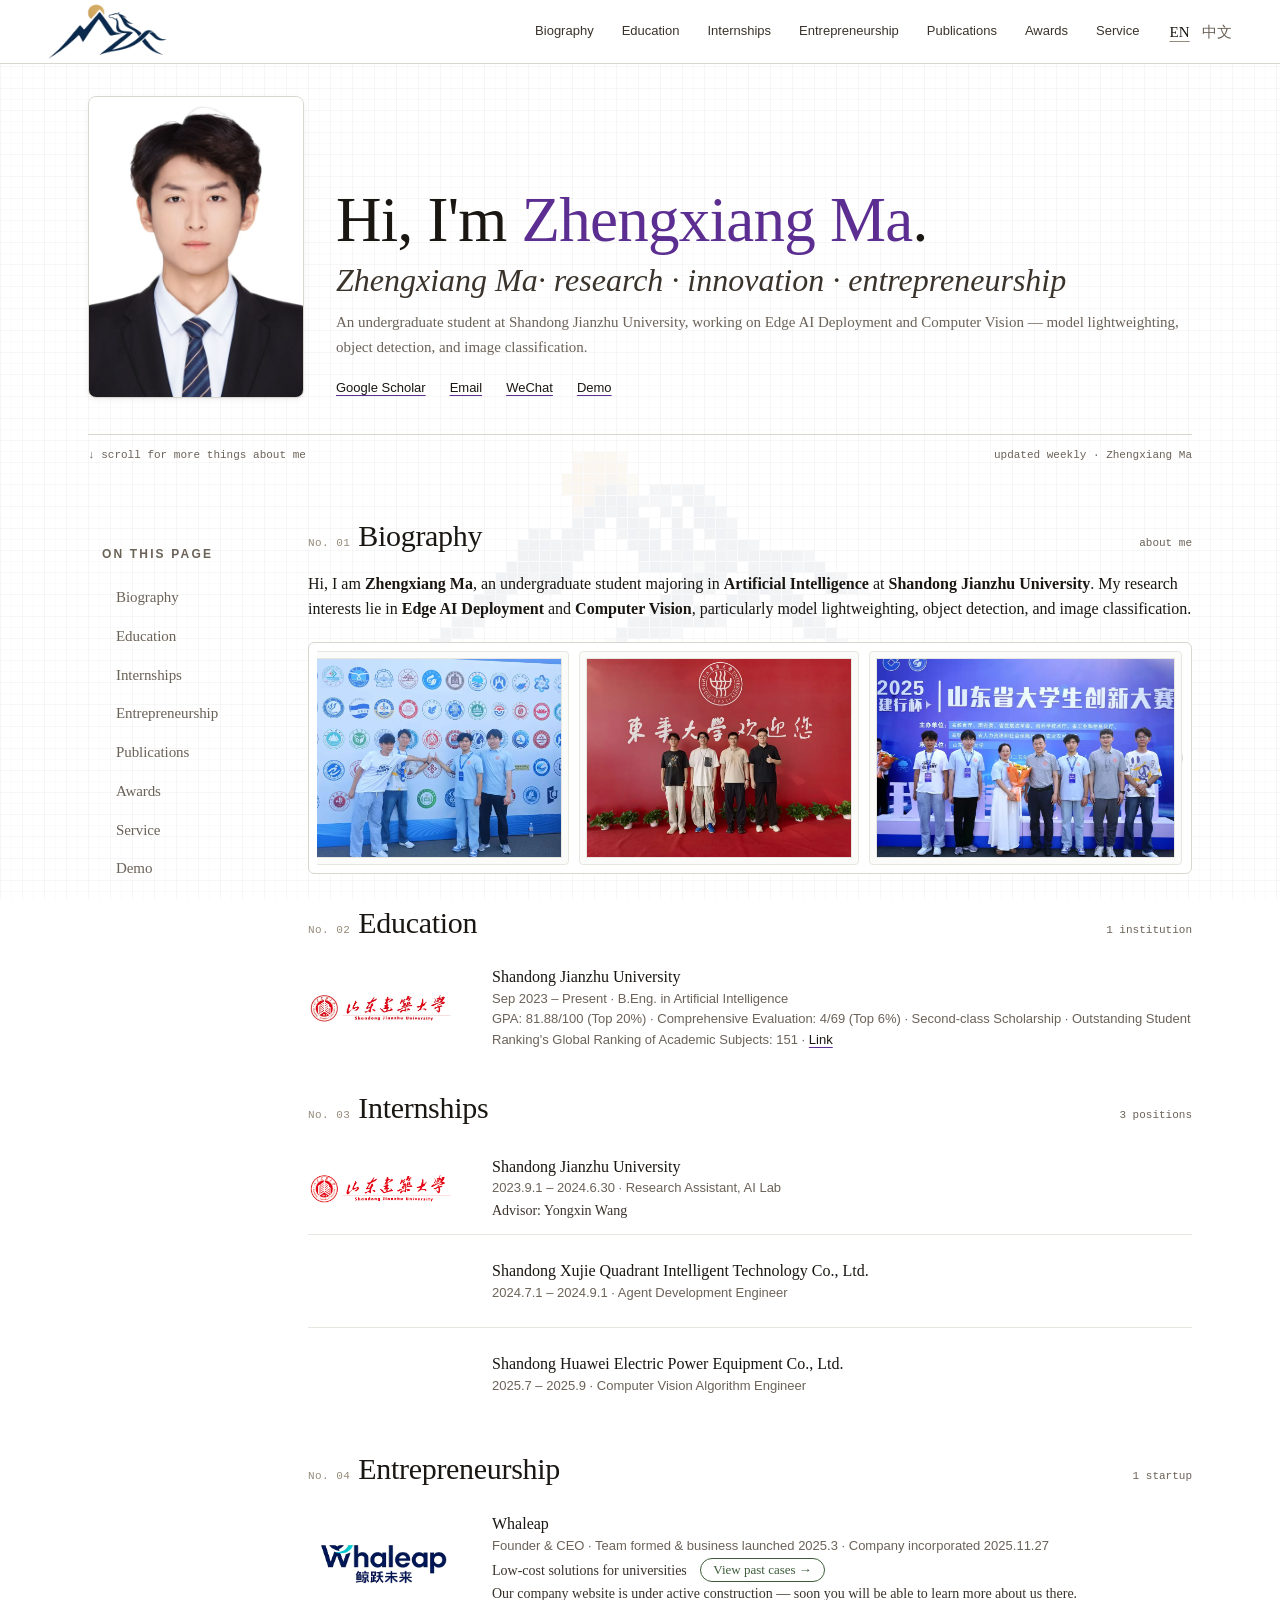
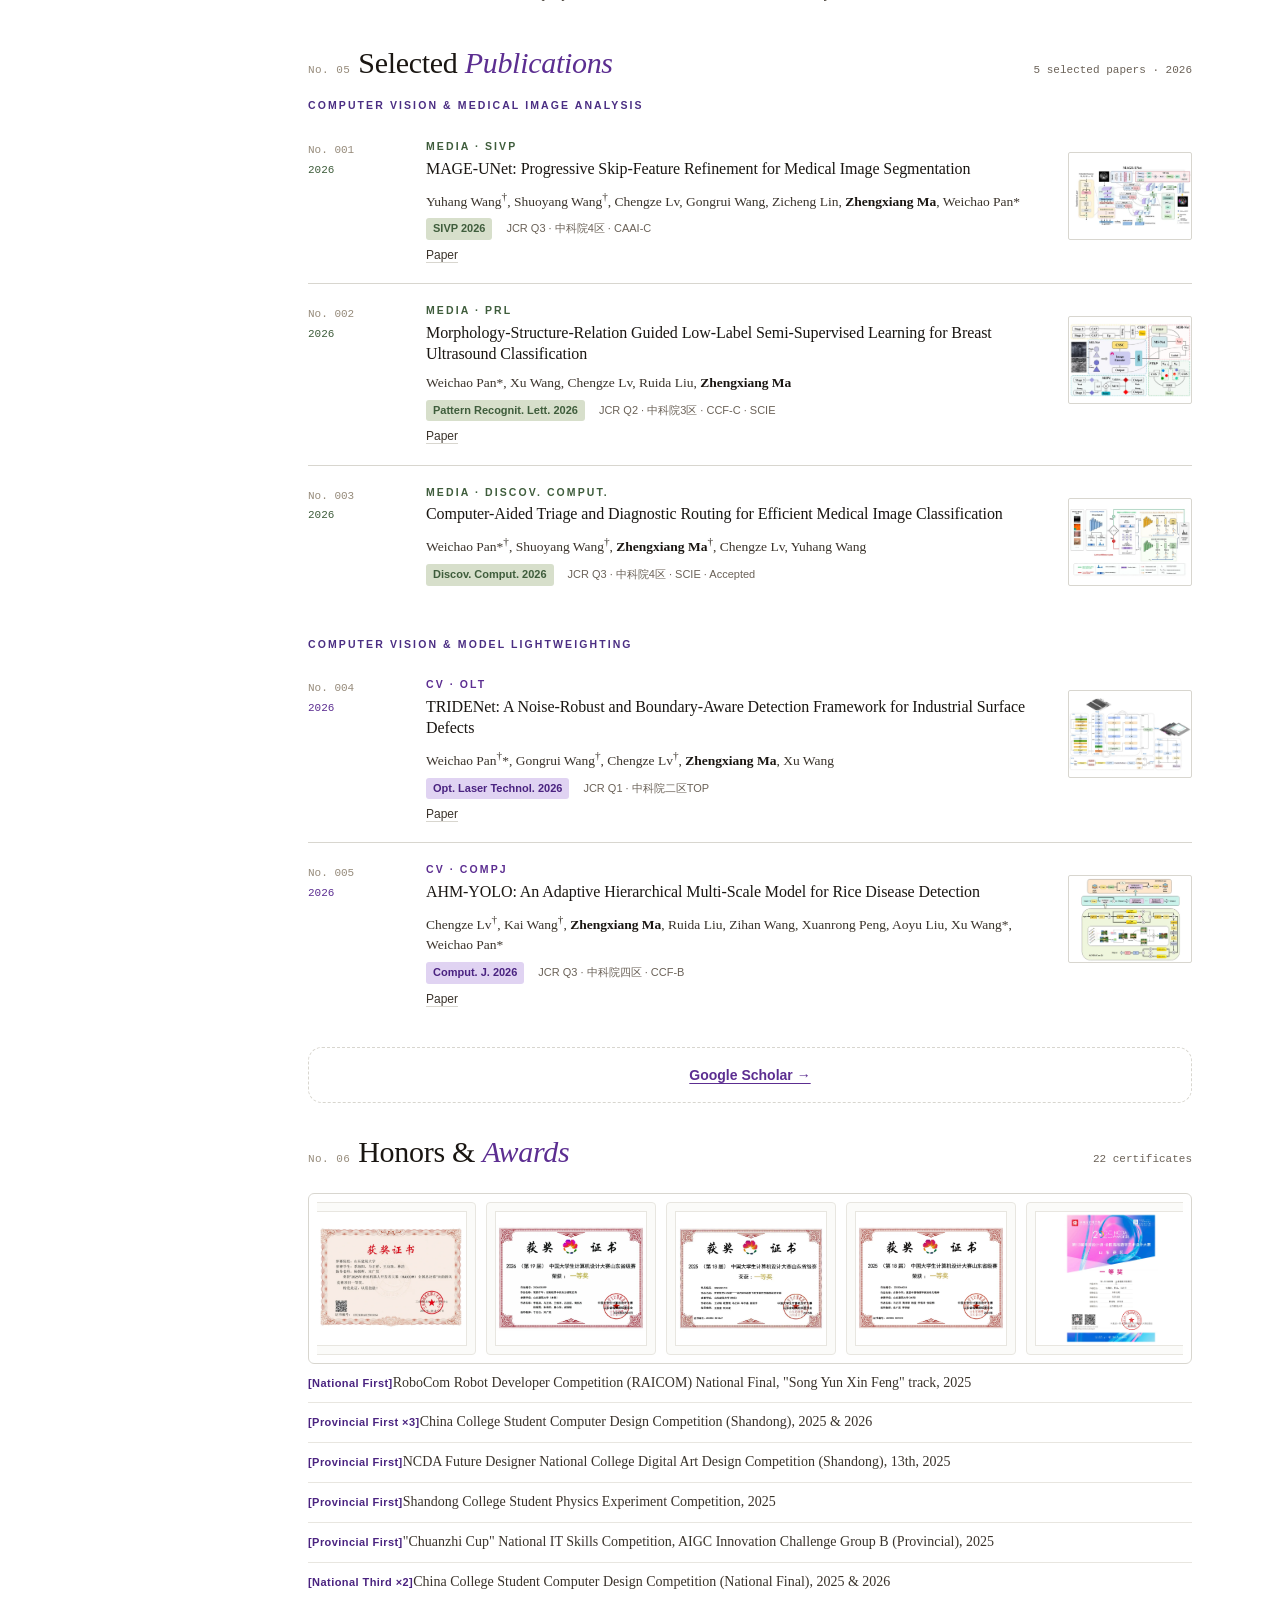
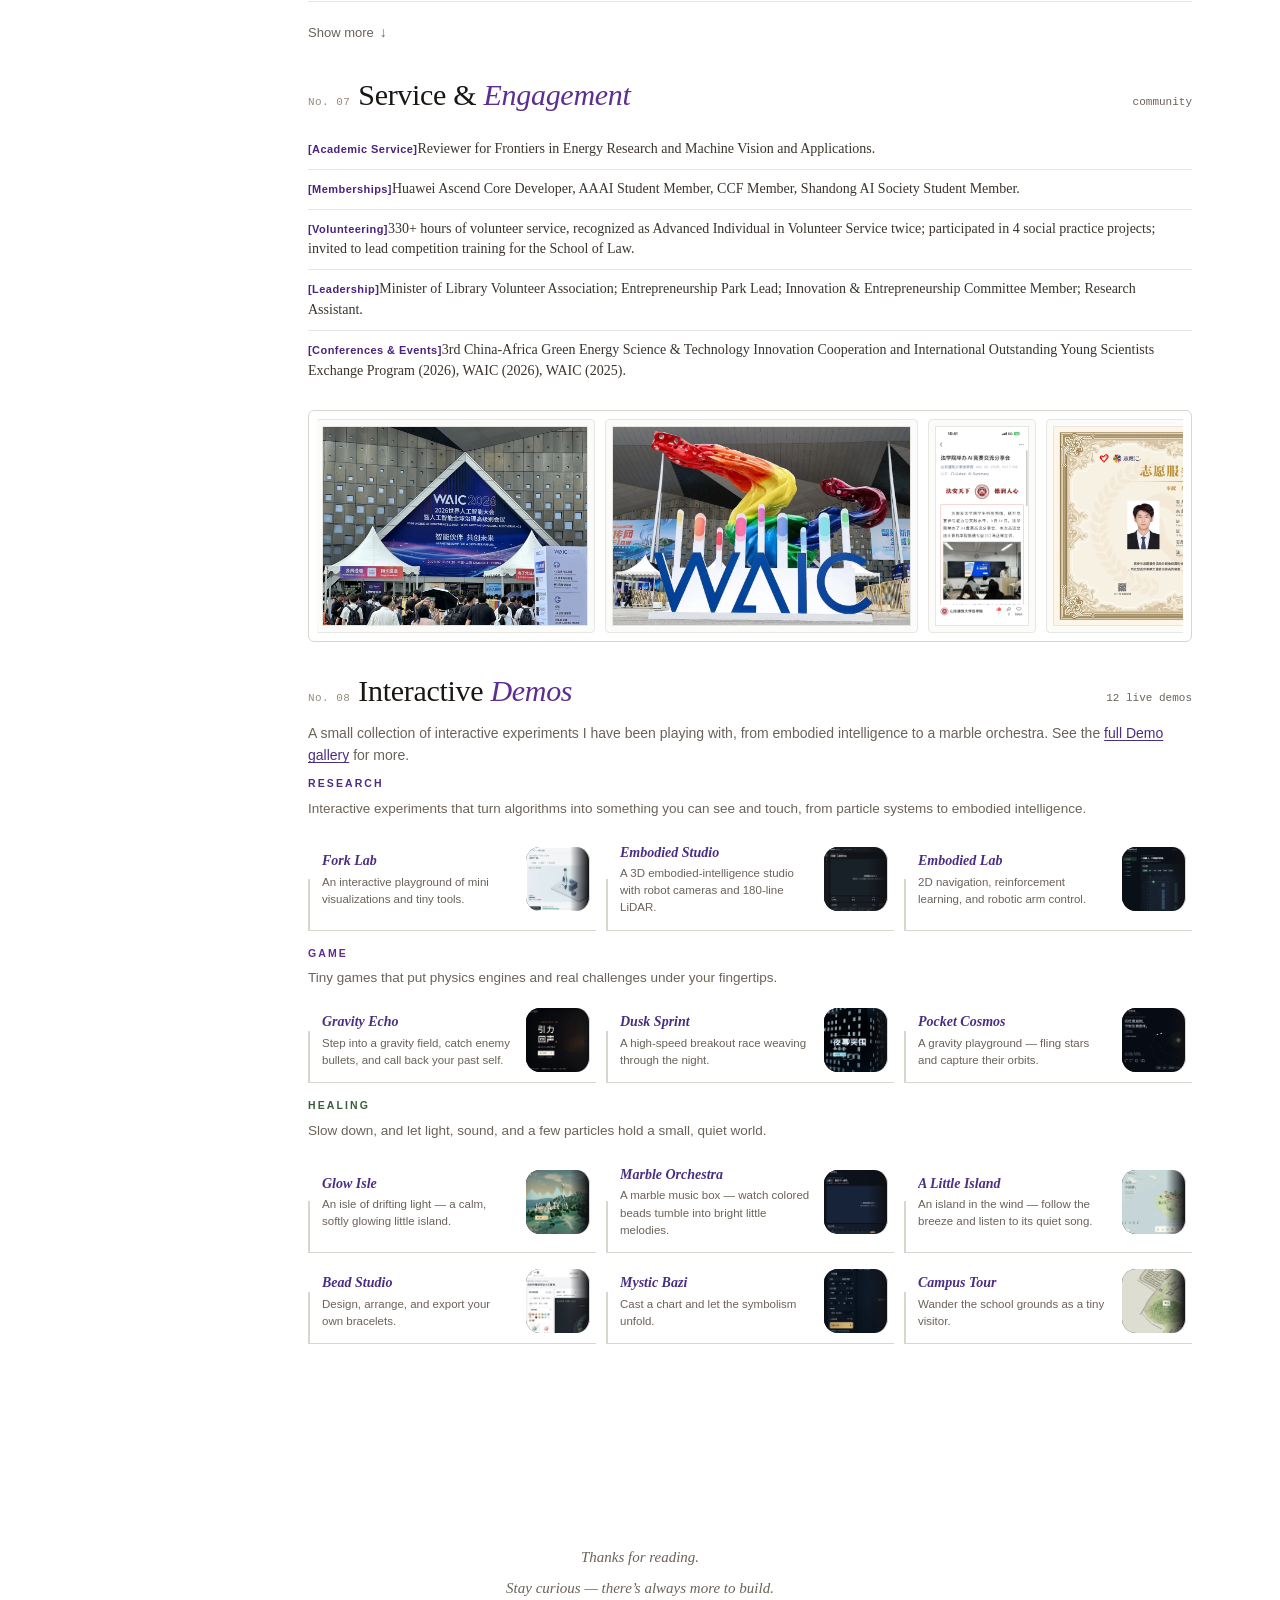
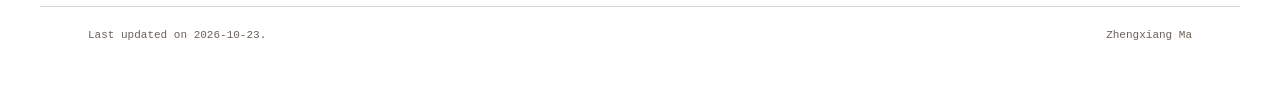
==== commit f7b2f46a: "feat: 添加优化后的图片到轮播组件中" ====
--- a/index.html
+++ b/index.html
@@ -1384,6 +1384,9 @@
             <div class="slide"><img src="/assets/optimized/photos/photo15.webp" alt="photo 15" loading="lazy" /></div>
             <div class="slide"><img src="/assets/optimized/photos/photo16.webp" alt="photo 16" loading="lazy" /></div>
             <div class="slide"><img src="/assets/optimized/photos/photo17.webp" alt="photo 17" loading="lazy" /></div>
+            <div class="slide"><img src="/assets/optimized/photos/photo18.webp" alt="photo 18" loading="lazy" /></div>
+            <div class="slide"><img src="/assets/optimized/photos/photo19.webp" alt="photo 19" loading="lazy" /></div>
+            <div class="slide"><img src="/assets/optimized/photos/photo20.webp" alt="photo 20" loading="lazy" /></div>
           </div>
         </div>
       </section>
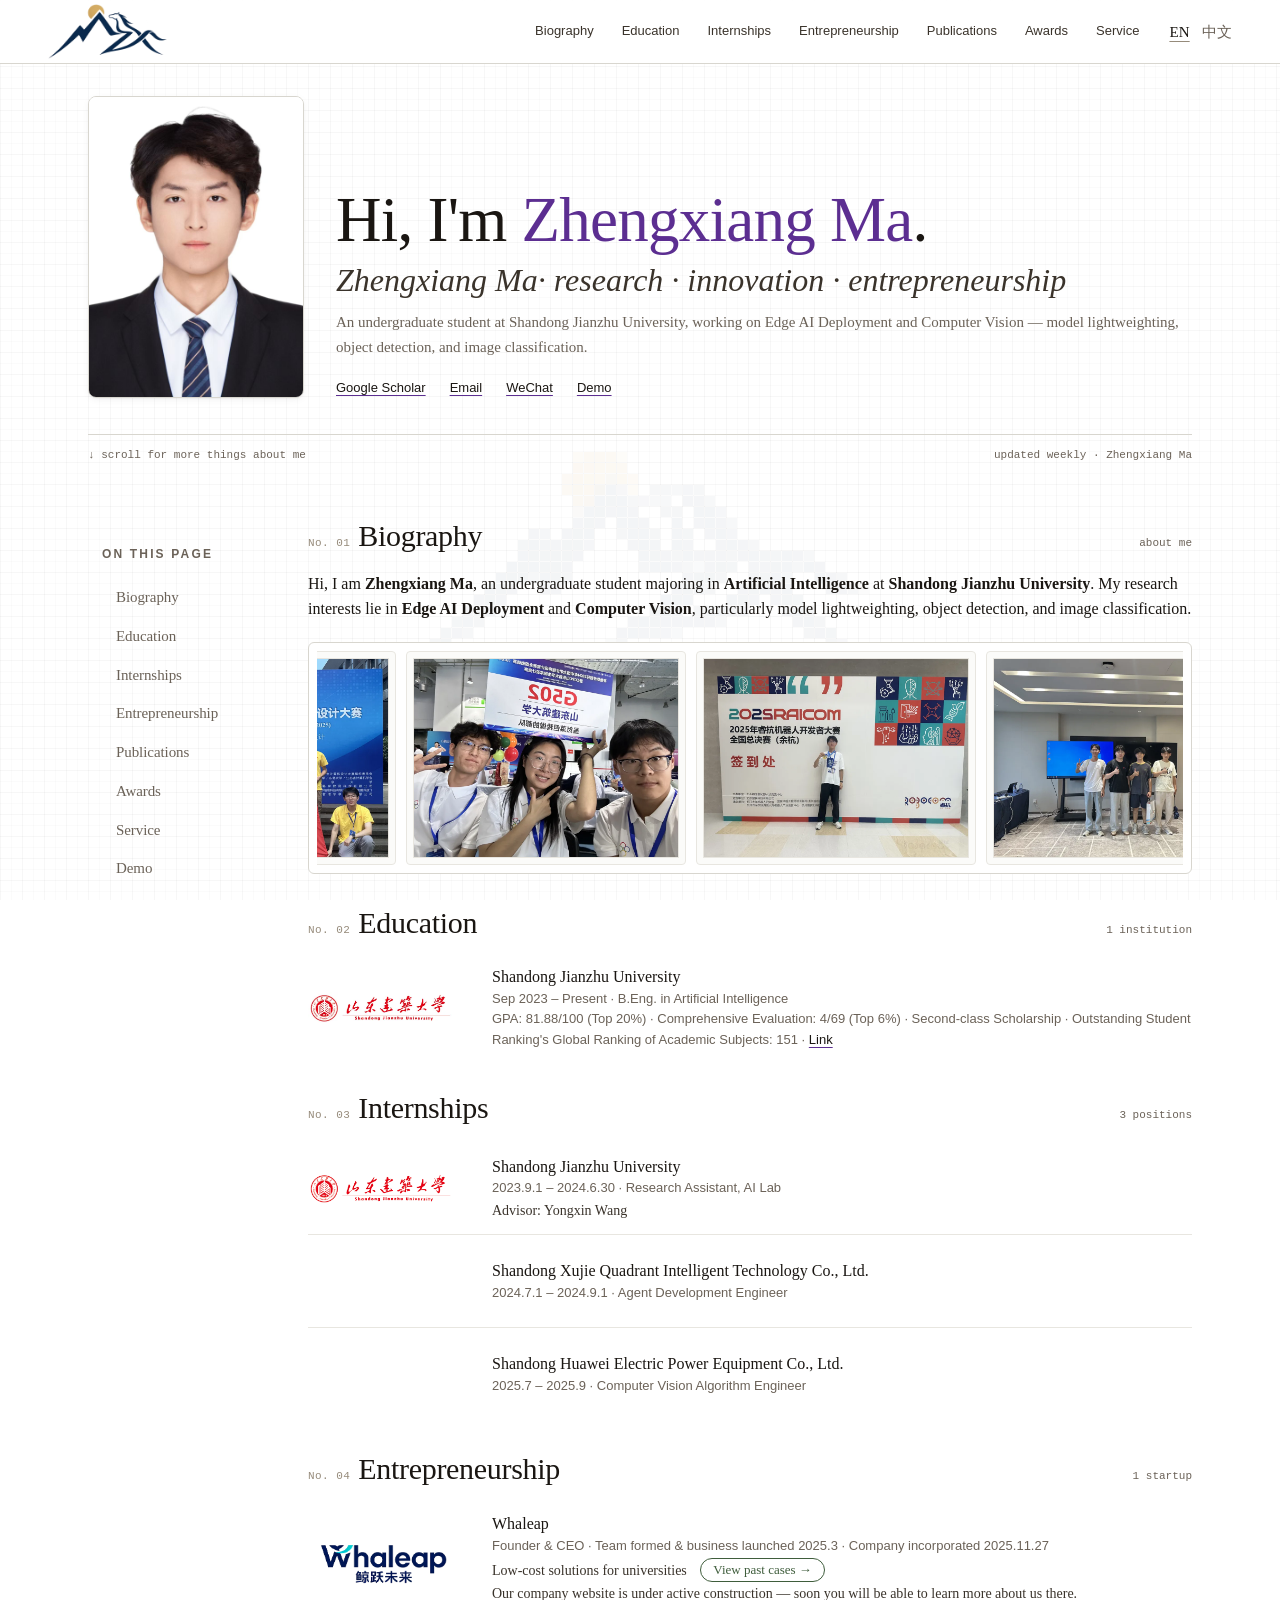
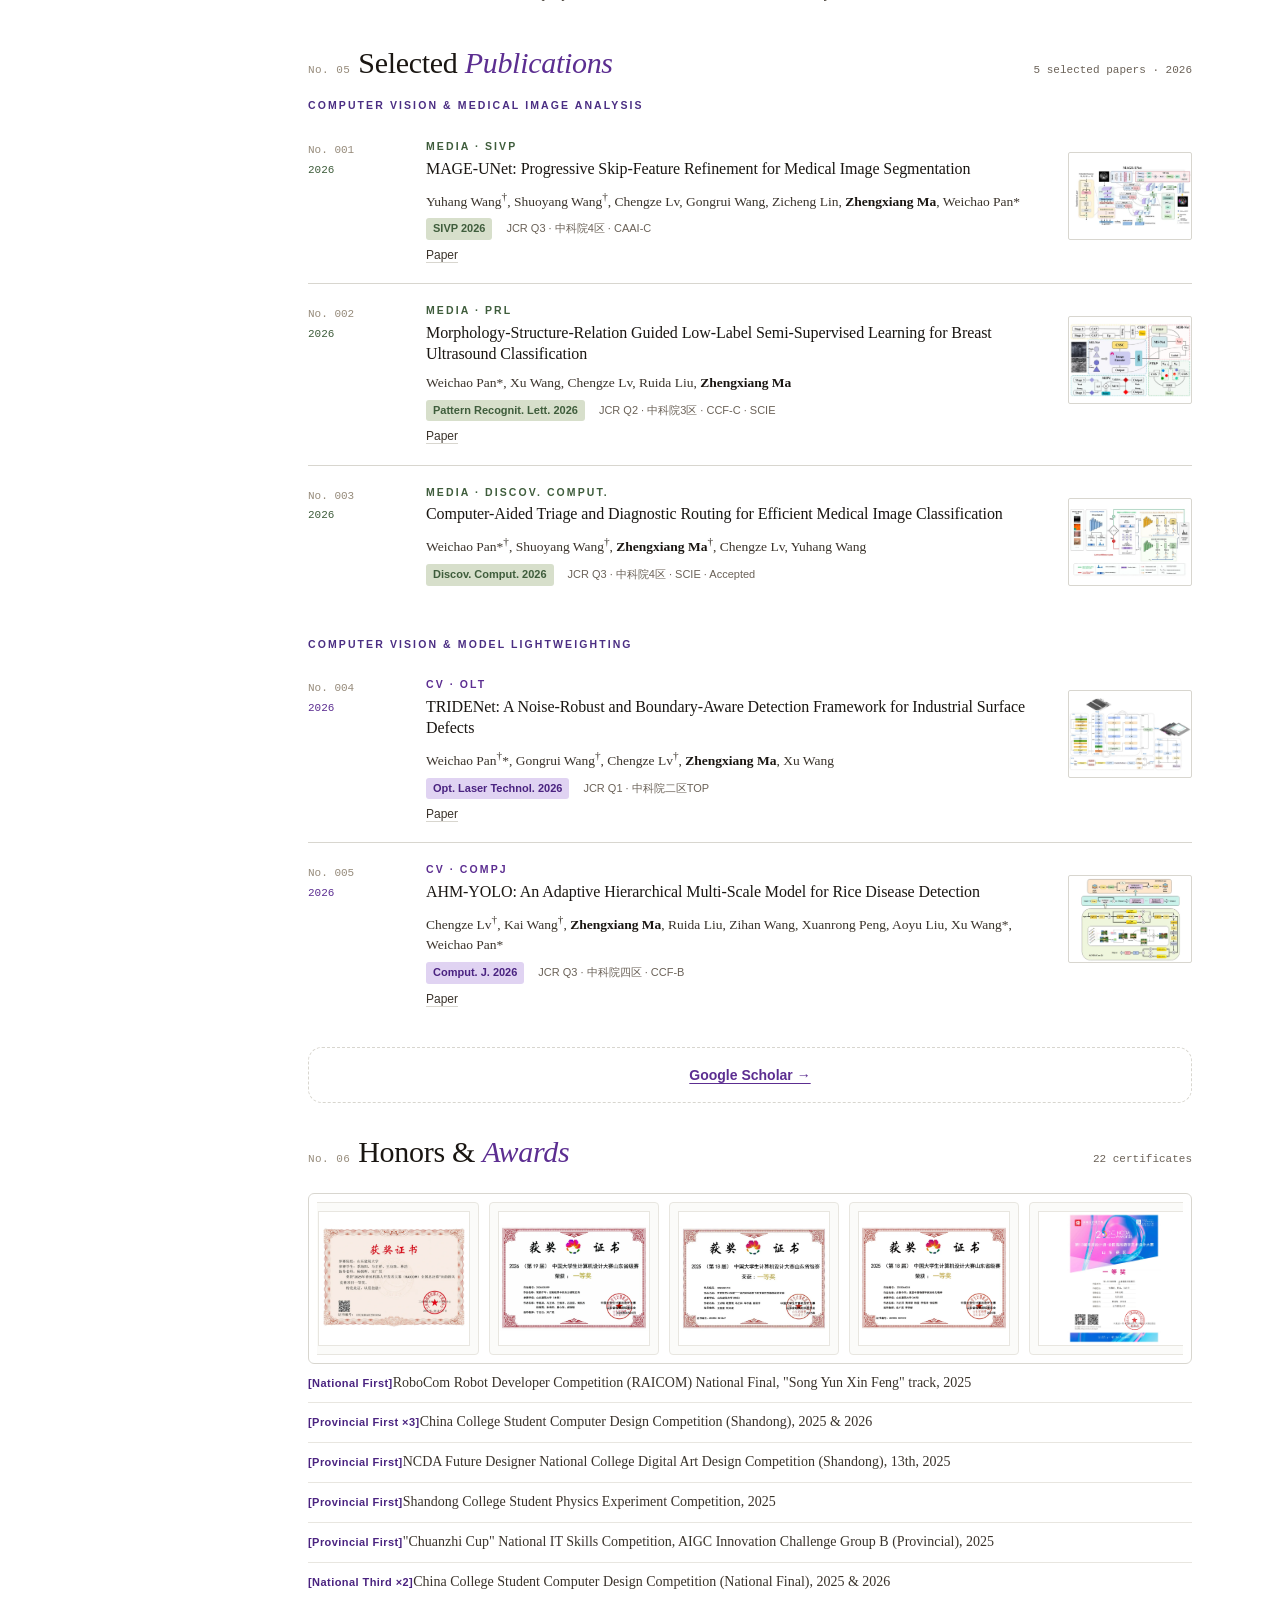
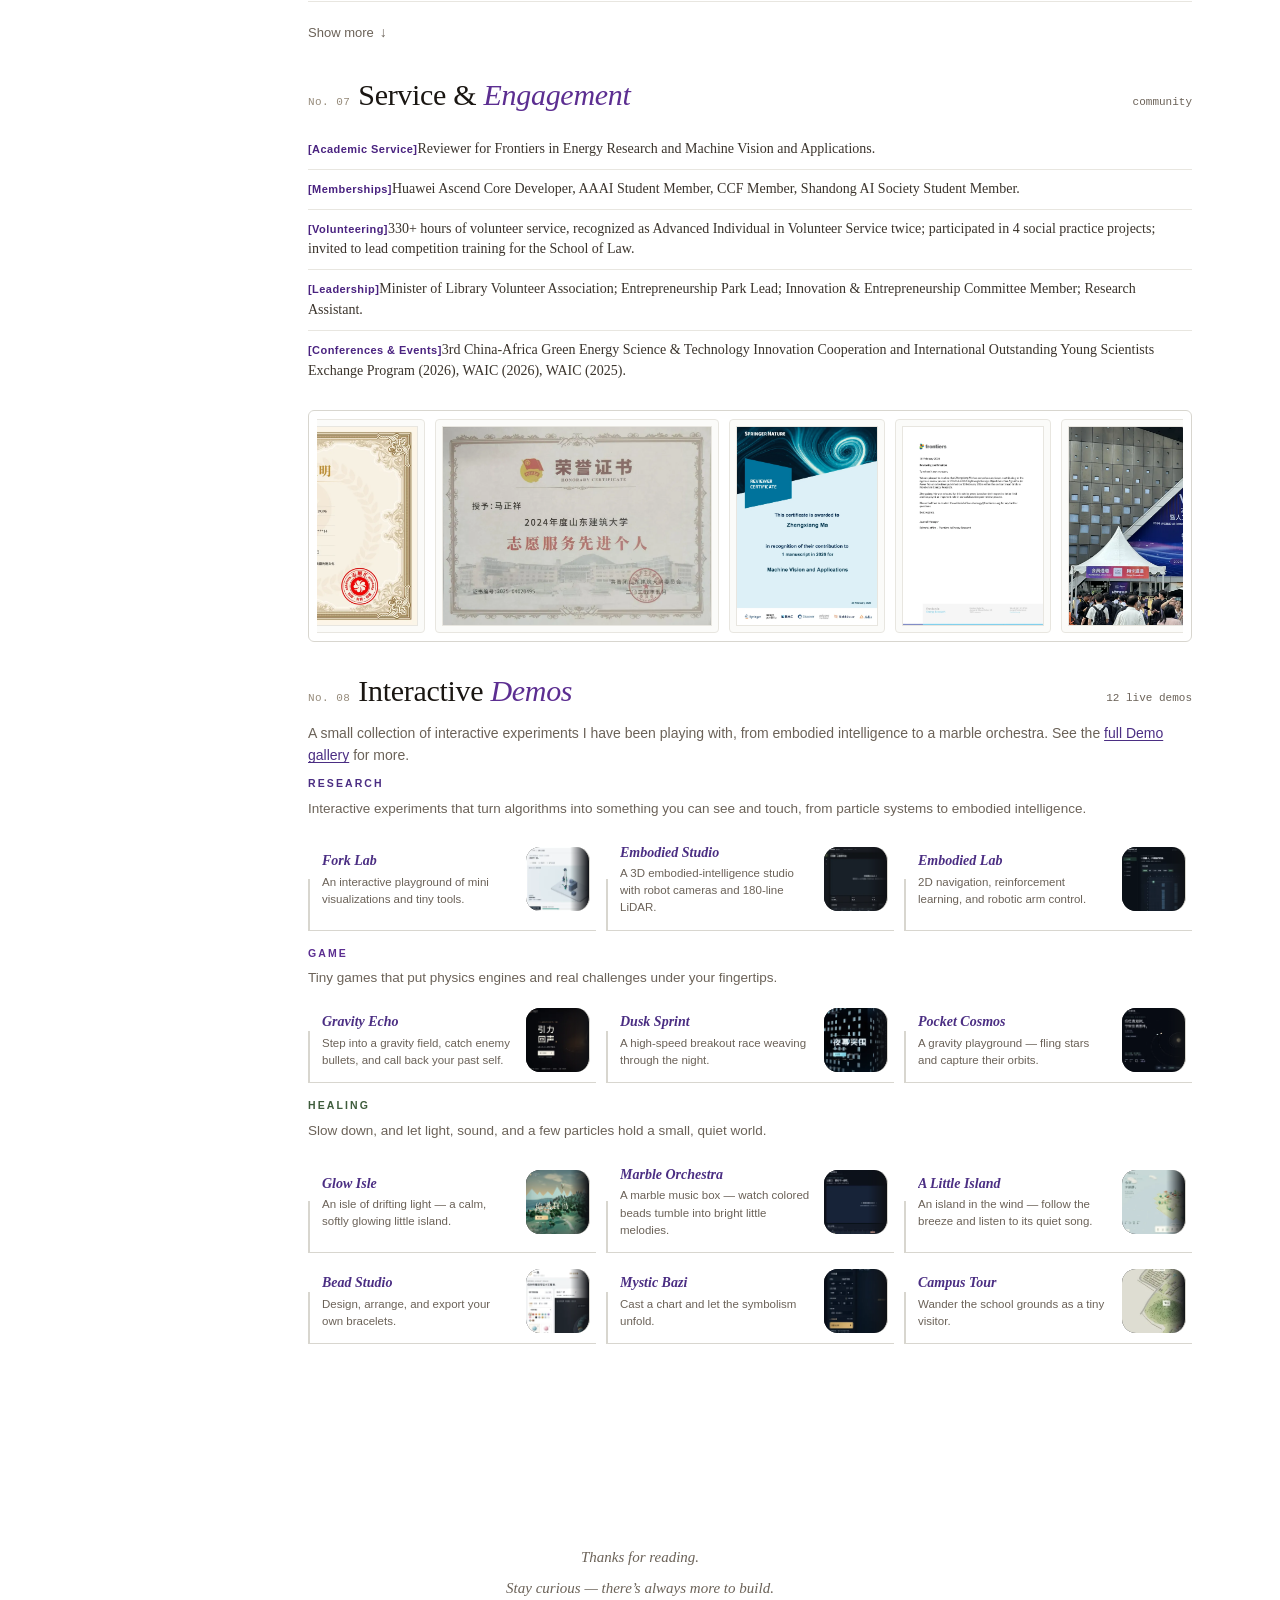
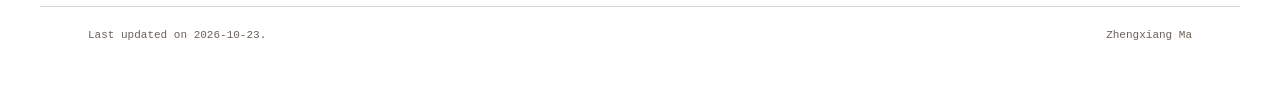
==== commit 2309c366: "feat: 新增图片灯箱功能，优化轮播响应式布局 删除冗余的图片资源，新增图片灯箱组件支持点击放大" ====
--- a/index.html
+++ b/index.html
@@ -648,9 +648,19 @@
     .photo-carousel .slide img{
       height: 200px; width: auto; display: block;
       border: 1px solid var(--hairline-soft); background: var(--paper);
-    }
+      cursor: zoom-in;
+    }
+    .cert-carousel .slide img{ cursor: zoom-in; }
     @media (max-width: 720px){
-      .photo-carousel .slide img{ height: 140px; }
+      .carousel{ padding: 6px; }
+      .carousel-track{ gap: 8px; }
+      .photo-carousel .slide img{ height: 150px; }
+      .car-btn{ width: 28px; height: 28px; font-size: 16px; }
+    }
+    @media (max-width: 480px){
+      .photo-carousel .slide img{ height: 128px; }
+      .cert-carousel .slide{ flex-basis: 140px; }
+      .cert-carousel .slide img{ height: 110px; }
     }
 
     /* 联系提示与二维码弹层 */
@@ -687,6 +697,51 @@
     }
     .qr-card img{ width: 280px; max-width: 78vw; display: block; border-radius: 8px; }
     .qr-card p{ margin: 10px 0 0; font-size: 13px; color: #6B6258; }
+
+    /* ===== 图片灯箱（轮播点击放大） ===== */
+    .lightbox{
+      position: fixed; inset: 0; background: rgba(20,16,12,.82);
+      display: none; align-items: center; justify-content: center; z-index: 9999;
+      backdrop-filter: blur(6px); -webkit-backdrop-filter: blur(6px);
+    }
+    .lightbox.show{ display: flex; }
+    .lightbox-img{
+      max-width: 92vw; max-height: 82vh;
+      box-shadow: 0 30px 80px rgba(0,0,0,.5);
+      border-radius: 6px; object-fit: contain;
+      background: #000;
+    }
+    .lightbox-close{
+      position: absolute; top: 18px; right: 18px;
+      width: 44px; height: 44px; border-radius: 50%;
+      border: 1px solid rgba(255,255,255,.4);
+      background: rgba(255,255,255,.14); color: #fff;
+      font-size: 22px; line-height: 1; cursor: pointer;
+      display: grid; place-items: center;
+    }
+    .lightbox-close:hover{ background: rgba(255,255,255,.28); }
+    .lightbox-nav{
+      position: absolute; top: 50%; transform: translateY(-50%);
+      width: 52px; height: 52px; border-radius: 50%;
+      border: 1px solid rgba(255,255,255,.35);
+      background: rgba(255,255,255,.12); color: #fff;
+      font-size: 28px; line-height: 1; cursor: pointer;
+      display: grid; place-items: center;
+    }
+    .lightbox-nav:hover{ background: rgba(255,255,255,.26); }
+    .lightbox-prev{ left: 16px; }
+    .lightbox-next{ right: 16px; }
+    .lightbox-counter{
+      position: absolute; bottom: 22px; left: 50%; transform: translateX(-50%);
+      color: rgba(255,255,255,.78); font-size: 13px; letter-spacing: .5px;
+      font-family: var(--font-mono);
+    }
+    @media (max-width: 620px){
+      .lightbox-close{ width: 38px; height: 38px; top: 12px; right: 12px; }
+      .lightbox-nav{ width: 42px; height: 42px; font-size: 22px; }
+      .lightbox-prev{ left: 8px; }
+      .lightbox-next{ right: 8px; }
+    }
 
     /* 案例查看按钮与画廊 */
     .case-btn{
@@ -1373,16 +1428,12 @@
           <button class="car-btn car-prev" type="button" data-dir="-1" aria-label="Previous photo">‹</button>
           <button class="car-btn car-next" type="button" data-dir="1" aria-label="Next photo">›</button>
           <div class="carousel-track">
-            <div class="slide"><img src="/assets/optimized/photos/photo1.webp" alt="photo 1" loading="lazy" /></div>
             <div class="slide"><img src="/assets/optimized/photos/photo2.webp" alt="photo 2" loading="lazy" /></div>
             <div class="slide"><img src="/assets/optimized/photos/photo3.webp" alt="photo 3" loading="lazy" /></div>
-            <div class="slide"><img src="/assets/optimized/photos/photo7.webp" alt="photo 7" loading="lazy" /></div>
             <div class="slide"><img src="/assets/optimized/photos/photo8.webp" alt="photo 8" loading="lazy" /></div>
             <div class="slide"><img src="/assets/optimized/photos/photo11.webp" alt="photo 11" loading="lazy" /></div>
             <div class="slide"><img src="/assets/optimized/photos/photo12.webp" alt="photo 12" loading="lazy" /></div>
-            <div class="slide"><img src="/assets/optimized/photos/photo13.webp" alt="photo 13" loading="lazy" /></div>
             <div class="slide"><img src="/assets/optimized/photos/photo15.webp" alt="photo 15" loading="lazy" /></div>
-            <div class="slide"><img src="/assets/optimized/photos/photo16.webp" alt="photo 16" loading="lazy" /></div>
             <div class="slide"><img src="/assets/optimized/photos/photo17.webp" alt="photo 17" loading="lazy" /></div>
             <div class="slide"><img src="/assets/optimized/photos/photo18.webp" alt="photo 18" loading="lazy" /></div>
             <div class="slide"><img src="/assets/optimized/photos/photo19.webp" alt="photo 19" loading="lazy" /></div>
@@ -1882,6 +1933,75 @@
     }
     Array.prototype.forEach.call(document.querySelectorAll(".carousel"), initCarousel);
 
+    /* ============== 图片灯箱（轮播点击放大） ============== */
+    (function(){
+      var lb = document.createElement('div');
+      lb.className = 'lightbox';
+      lb.innerHTML =
+        '<button class="lightbox-close" type="button" aria-label="关闭">✕</button>' +
+        '<img class="lightbox-img" alt="" />' +
+        '<button class="lightbox-nav lightbox-prev" type="button" aria-label="上一张">‹</button>' +
+        '<button class="lightbox-nav lightbox-next" type="button" aria-label="下一张">›</button>' +
+        '<span class="lightbox-counter"></span>';
+      document.body.appendChild(lb);
+
+      var lbImg = lb.querySelector('.lightbox-img');
+      var lbCounter = lb.querySelector('.lightbox-counter');
+      var currentList = [];
+      var currentIdx = 0;
+
+      function render(){
+        if (!currentList.length) return;
+        lbImg.src = currentList[currentIdx];
+        lbCounter.textContent = (currentIdx + 1) + ' / ' + currentList.length;
+      }
+      function show(list, idx){
+        currentList = list;
+        currentIdx = idx;
+        render();
+        lb.classList.add('show');
+        document.body.style.overflow = 'hidden';
+      }
+      function hide(){
+        lb.classList.remove('show');
+        document.body.style.overflow = '';
+      }
+      function nav(d){
+        if (!currentList.length) return;
+        currentIdx = (currentIdx + d + currentList.length) % currentList.length;
+        render();
+      }
+
+      lb.addEventListener('click', function(ev){
+        if (ev.target === lb || ev.target.classList.contains('lightbox-close')) hide();
+      });
+      lb.querySelector('.lightbox-prev').addEventListener('click', function(ev){ ev.stopPropagation(); nav(-1); });
+      lb.querySelector('.lightbox-next').addEventListener('click', function(ev){ ev.stopPropagation(); nav(1); });
+
+      document.addEventListener('keydown', function(ev){
+        if (!lb.classList.contains('show')) return;
+        if (ev.key === 'Escape') hide();
+        else if (ev.key === 'ArrowLeft') nav(-1);
+        else if (ev.key === 'ArrowRight') nav(1);
+      });
+
+      document.querySelectorAll('.carousel').forEach(function(carousel){
+        carousel.addEventListener('click', function(ev){
+          var img = ev.target.closest('.slide img');
+          if (!img) return;
+          var origSlides = carousel.querySelectorAll('.carousel-track > .slide:not([aria-hidden="true"])');
+          var list = Array.prototype.map.call(origSlides, function(s){
+            var i = s.querySelector('img');
+            return i ? i.src : '';
+          }).filter(Boolean);
+          if (!list.length) return;
+          var idx = list.indexOf(img.src);
+          if (idx < 0) idx = 0;
+          show(list, idx);
+        });
+      });
+    })();
+
     /* ============== Toggle rows ============== */
     function toggleRows(selector, toggleId, displayMode){
       var hidden = document.querySelectorAll(selector);
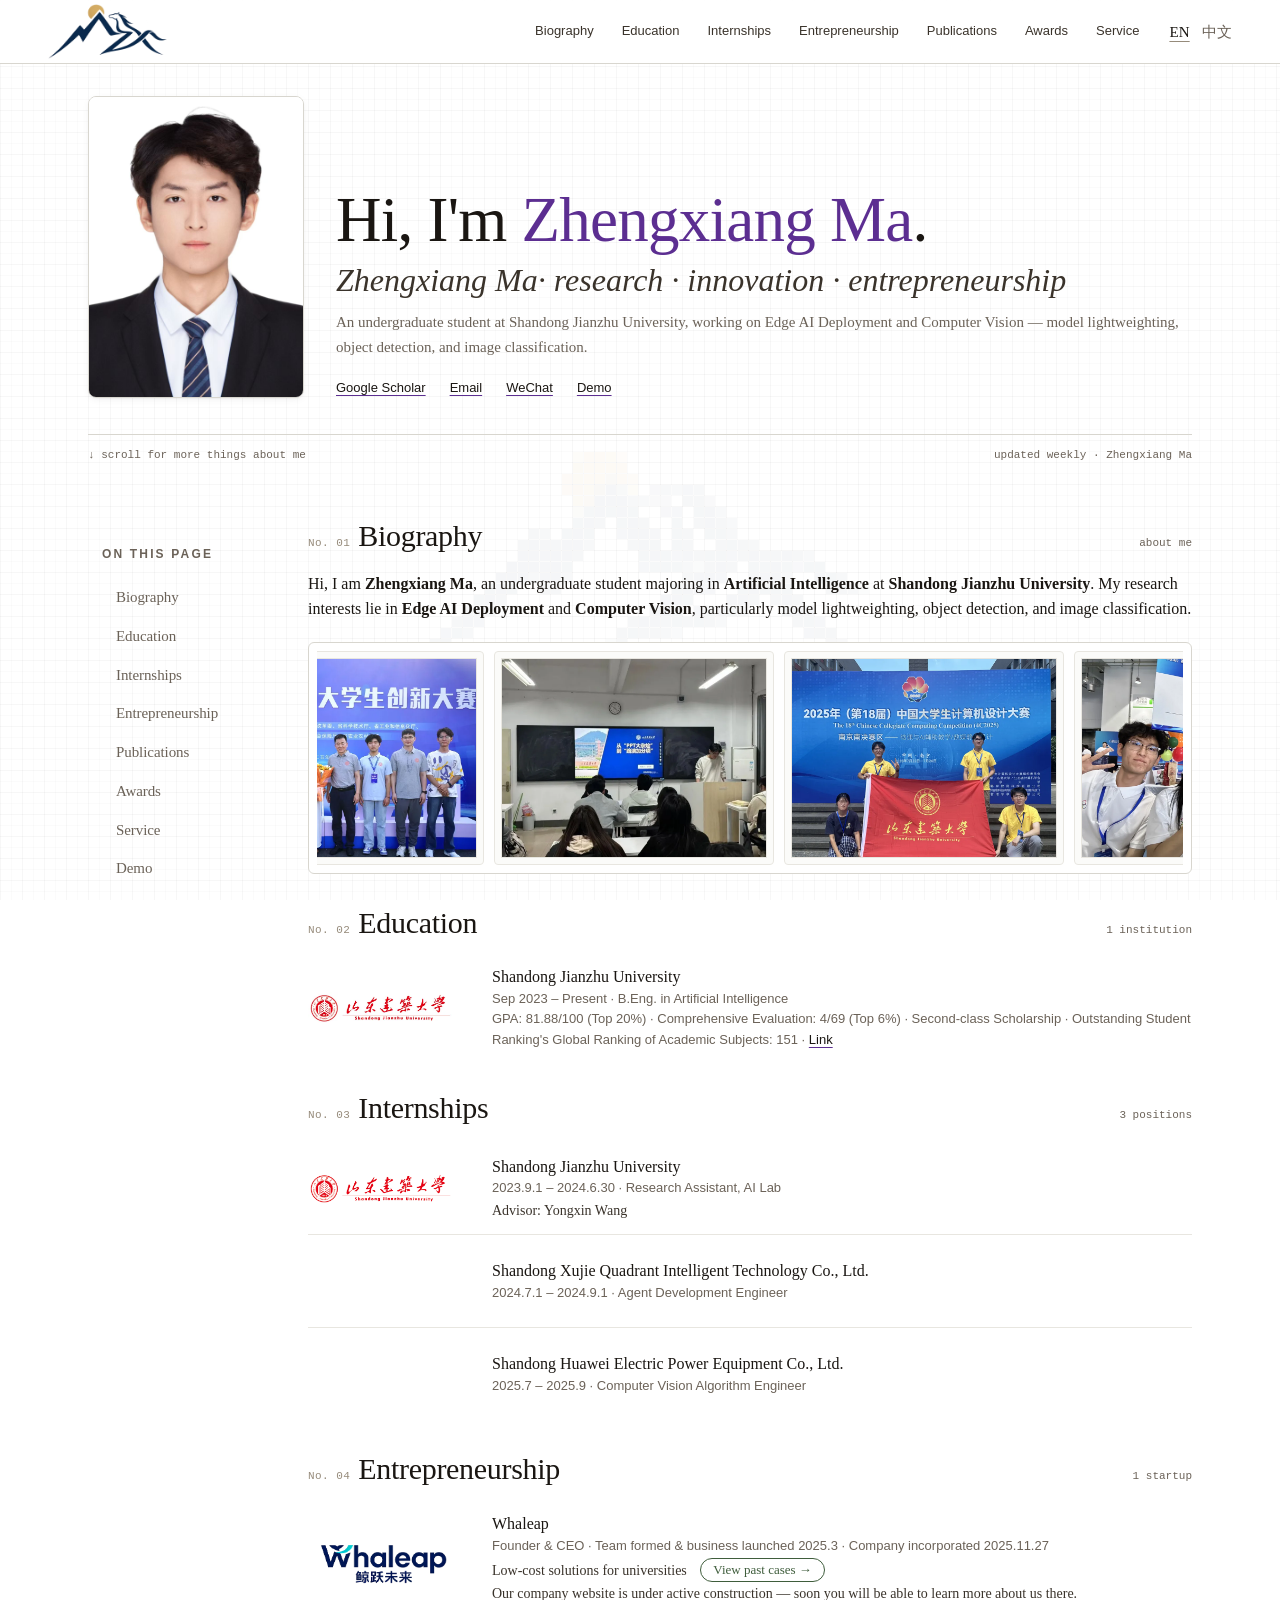
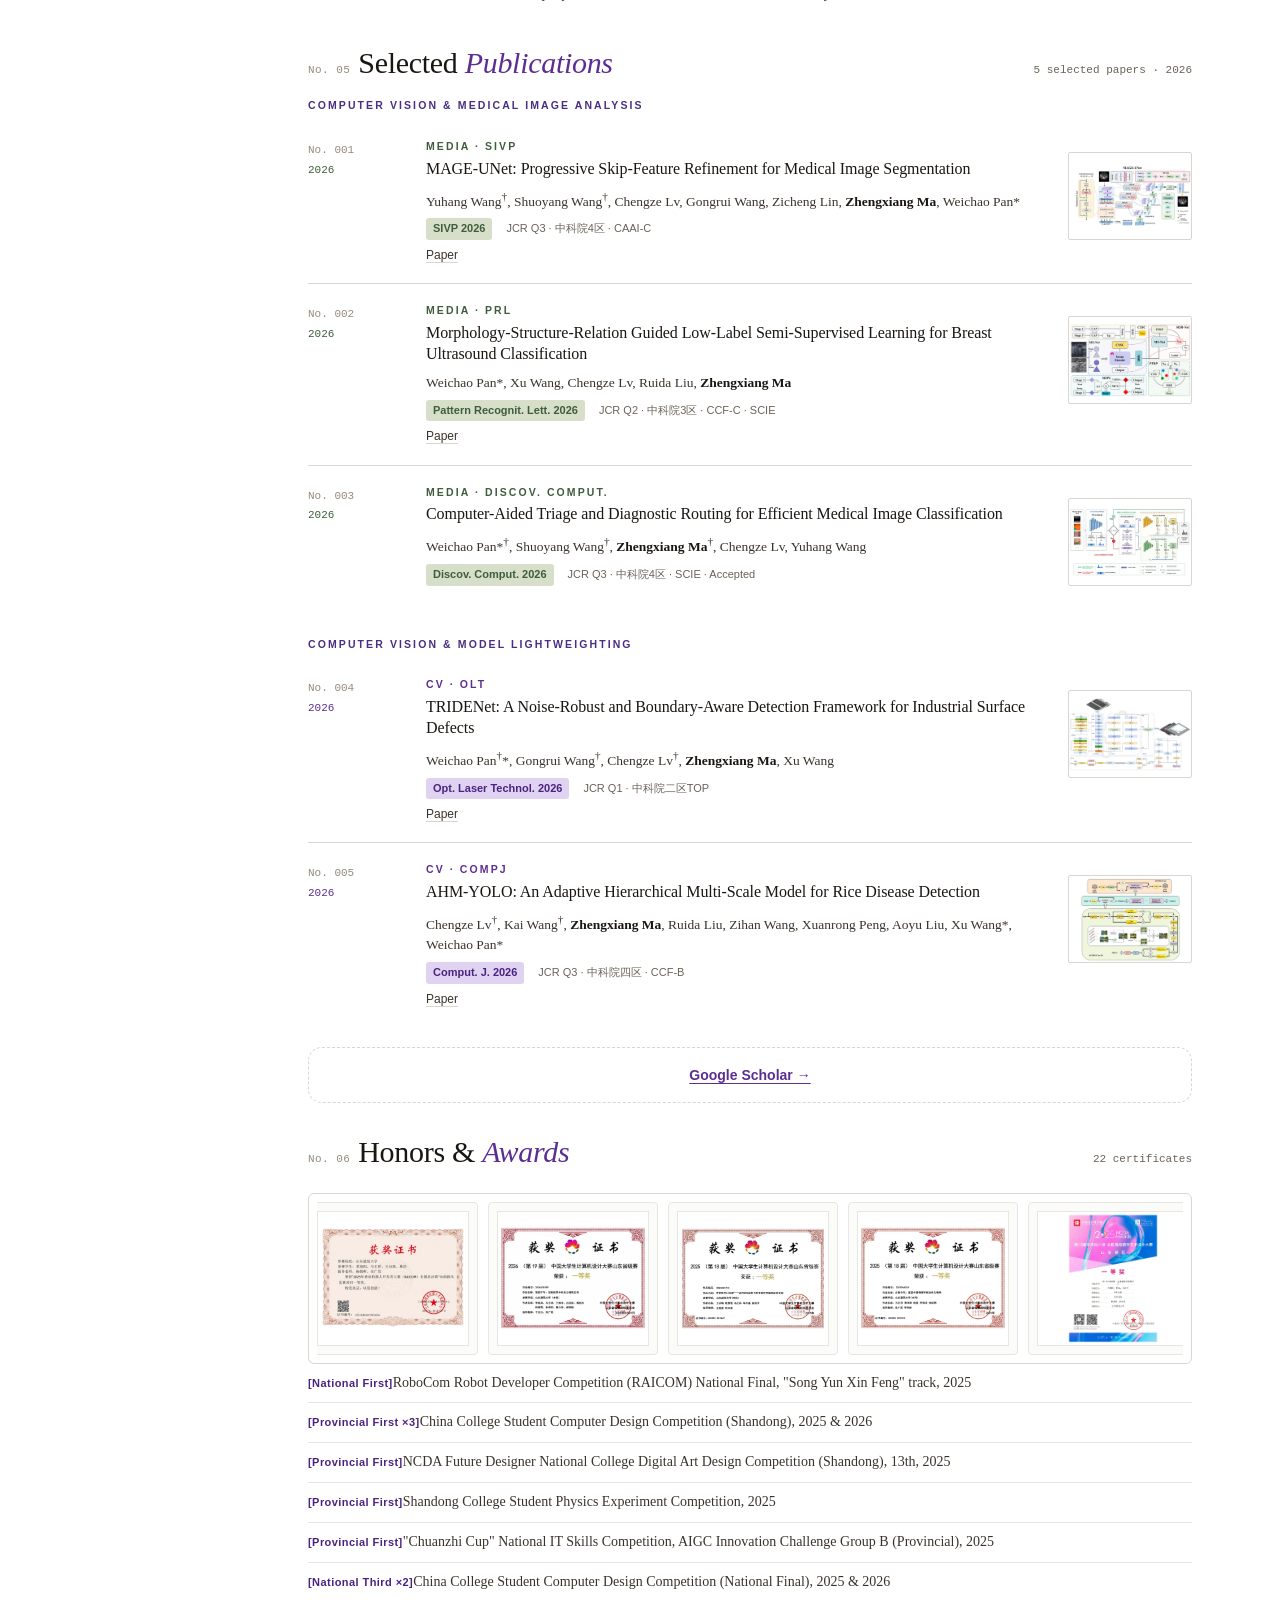
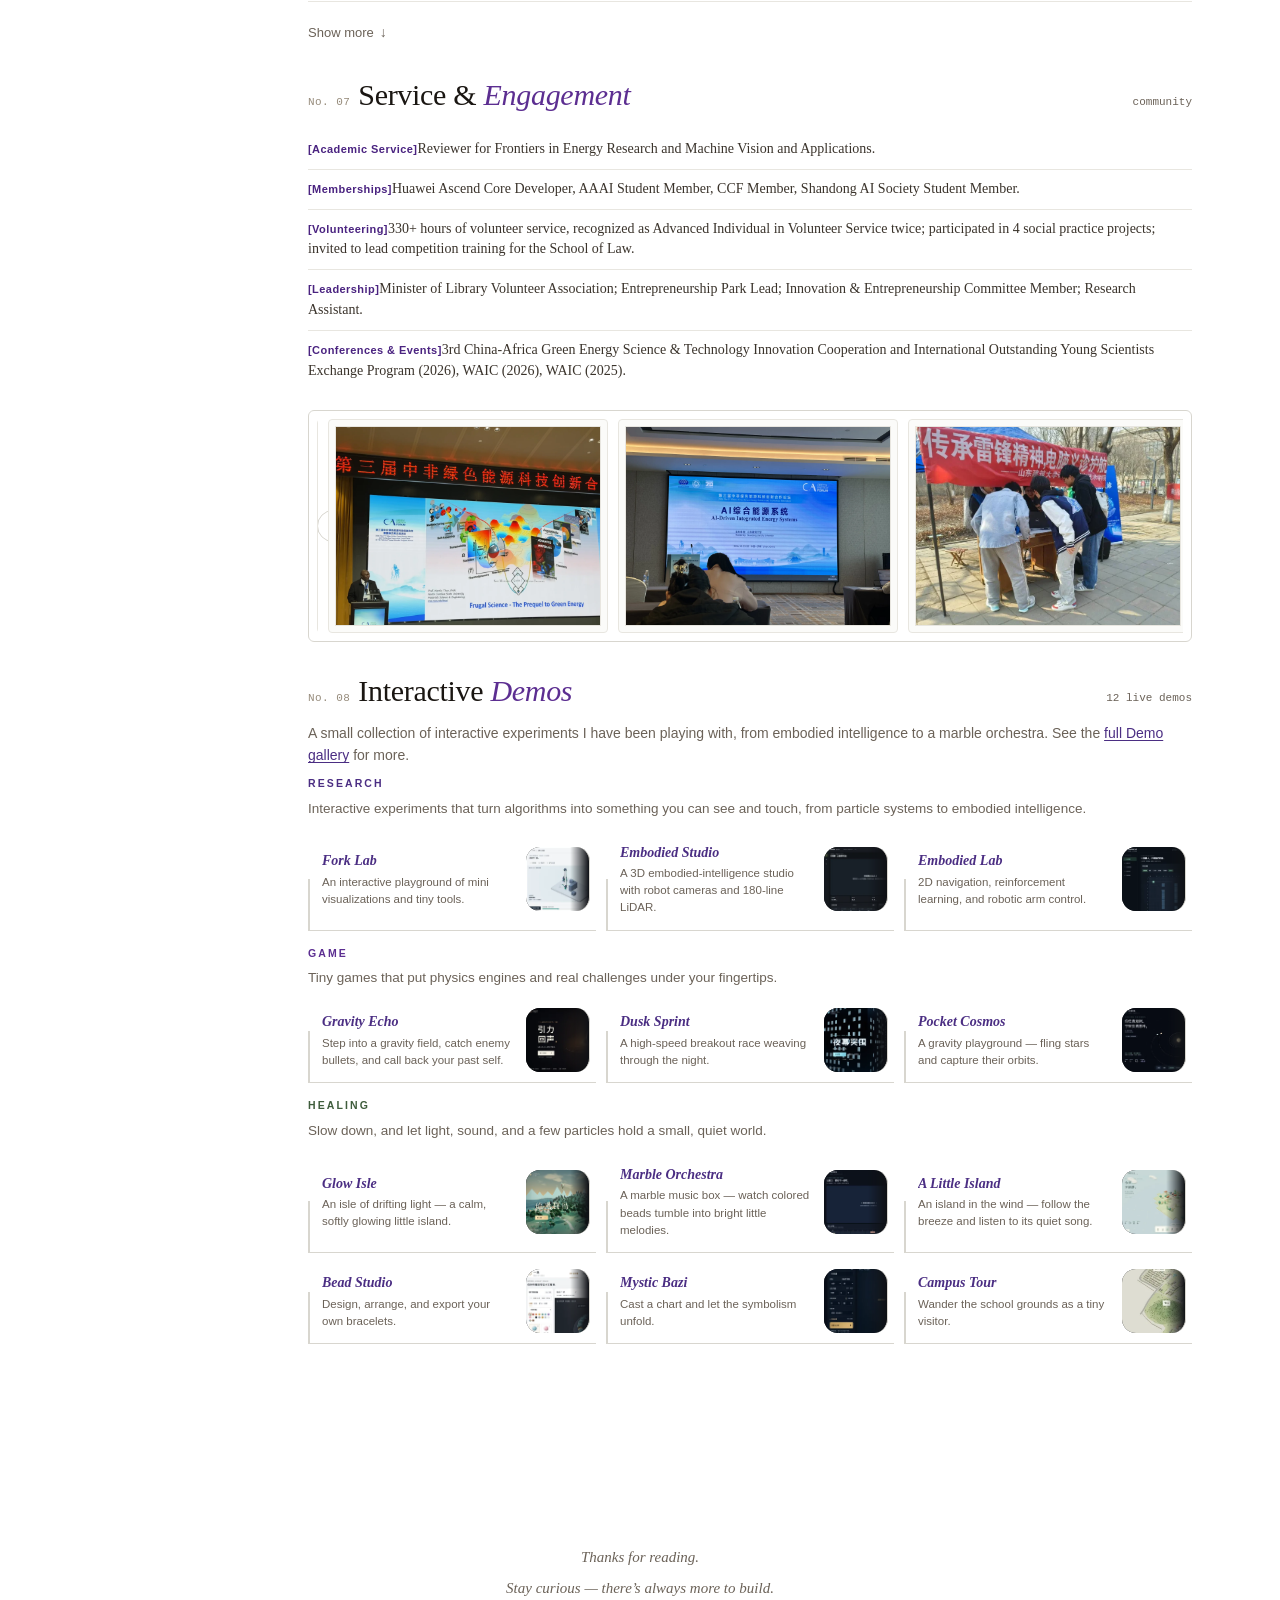
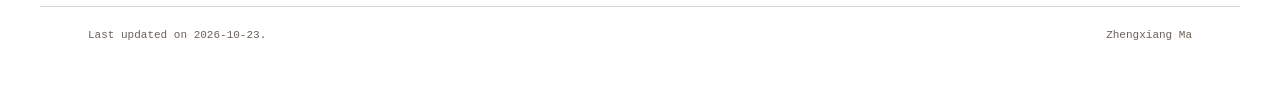
==== commit 23639ac7: "feat: 添加服务模块的5张新图片" ====
--- a/index.html
+++ b/index.html
@@ -1692,6 +1692,11 @@
             <div class="slide"><img src="/assets/optimized/service/service5.webp" alt="Volunteer Service Advanced Individual certificate" loading="lazy" /></div>
             <div class="slide"><img src="/assets/optimized/service/service6.webp" alt="Reviewer certificate 1" loading="lazy" /></div>
             <div class="slide"><img src="/assets/optimized/service/service7.webp" alt="Reviewer certificate 2" loading="lazy" /></div>
+            <div class="slide"><img src="/assets/optimized/service/service8.webp" alt="service photo 8" loading="lazy" /></div>
+            <div class="slide"><img src="/assets/optimized/service/service9.webp" alt="service photo 9" loading="lazy" /></div>
+            <div class="slide"><img src="/assets/optimized/service/service10.webp" alt="service photo 10" loading="lazy" /></div>
+            <div class="slide"><img src="/assets/optimized/service/service11.webp" alt="service photo 11" loading="lazy" /></div>
+            <div class="slide"><img src="/assets/optimized/service/service12.webp" alt="service photo 12" loading="lazy" /></div>
           </div>
         </div>
       </section>
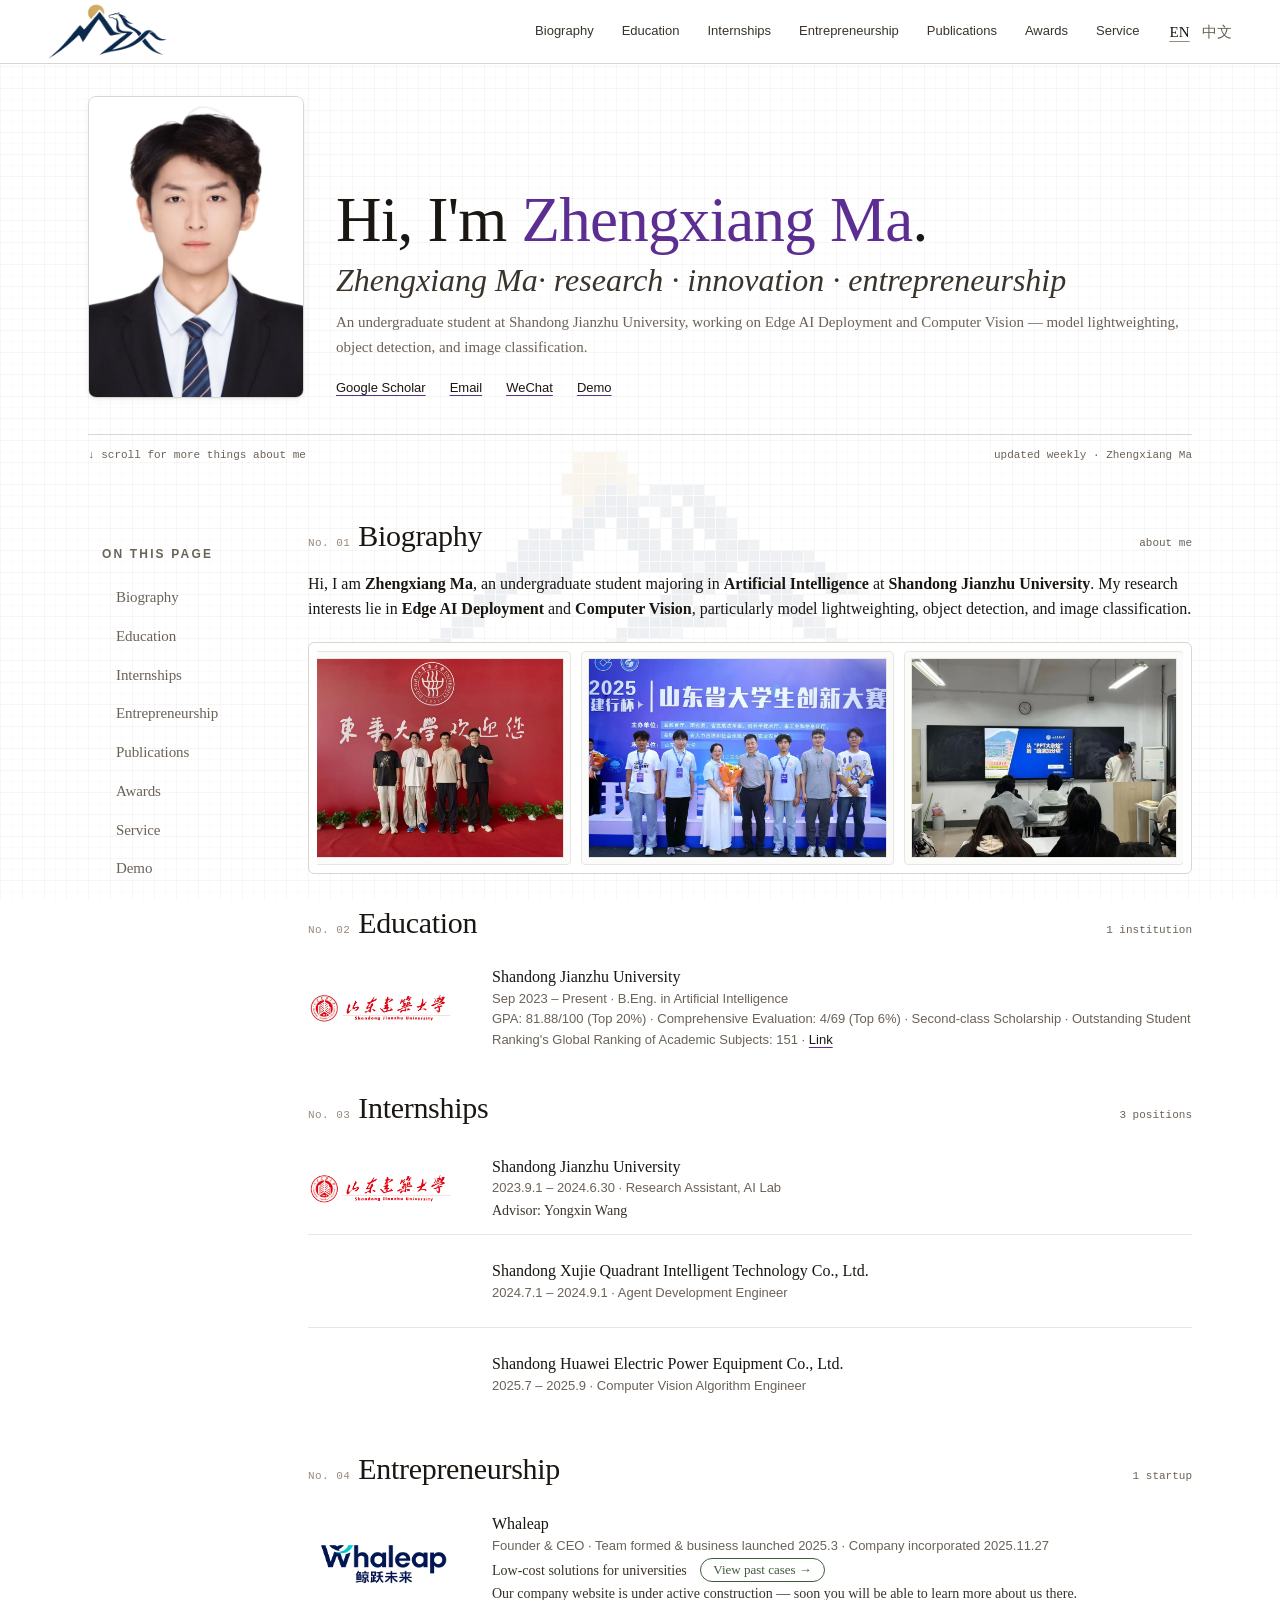
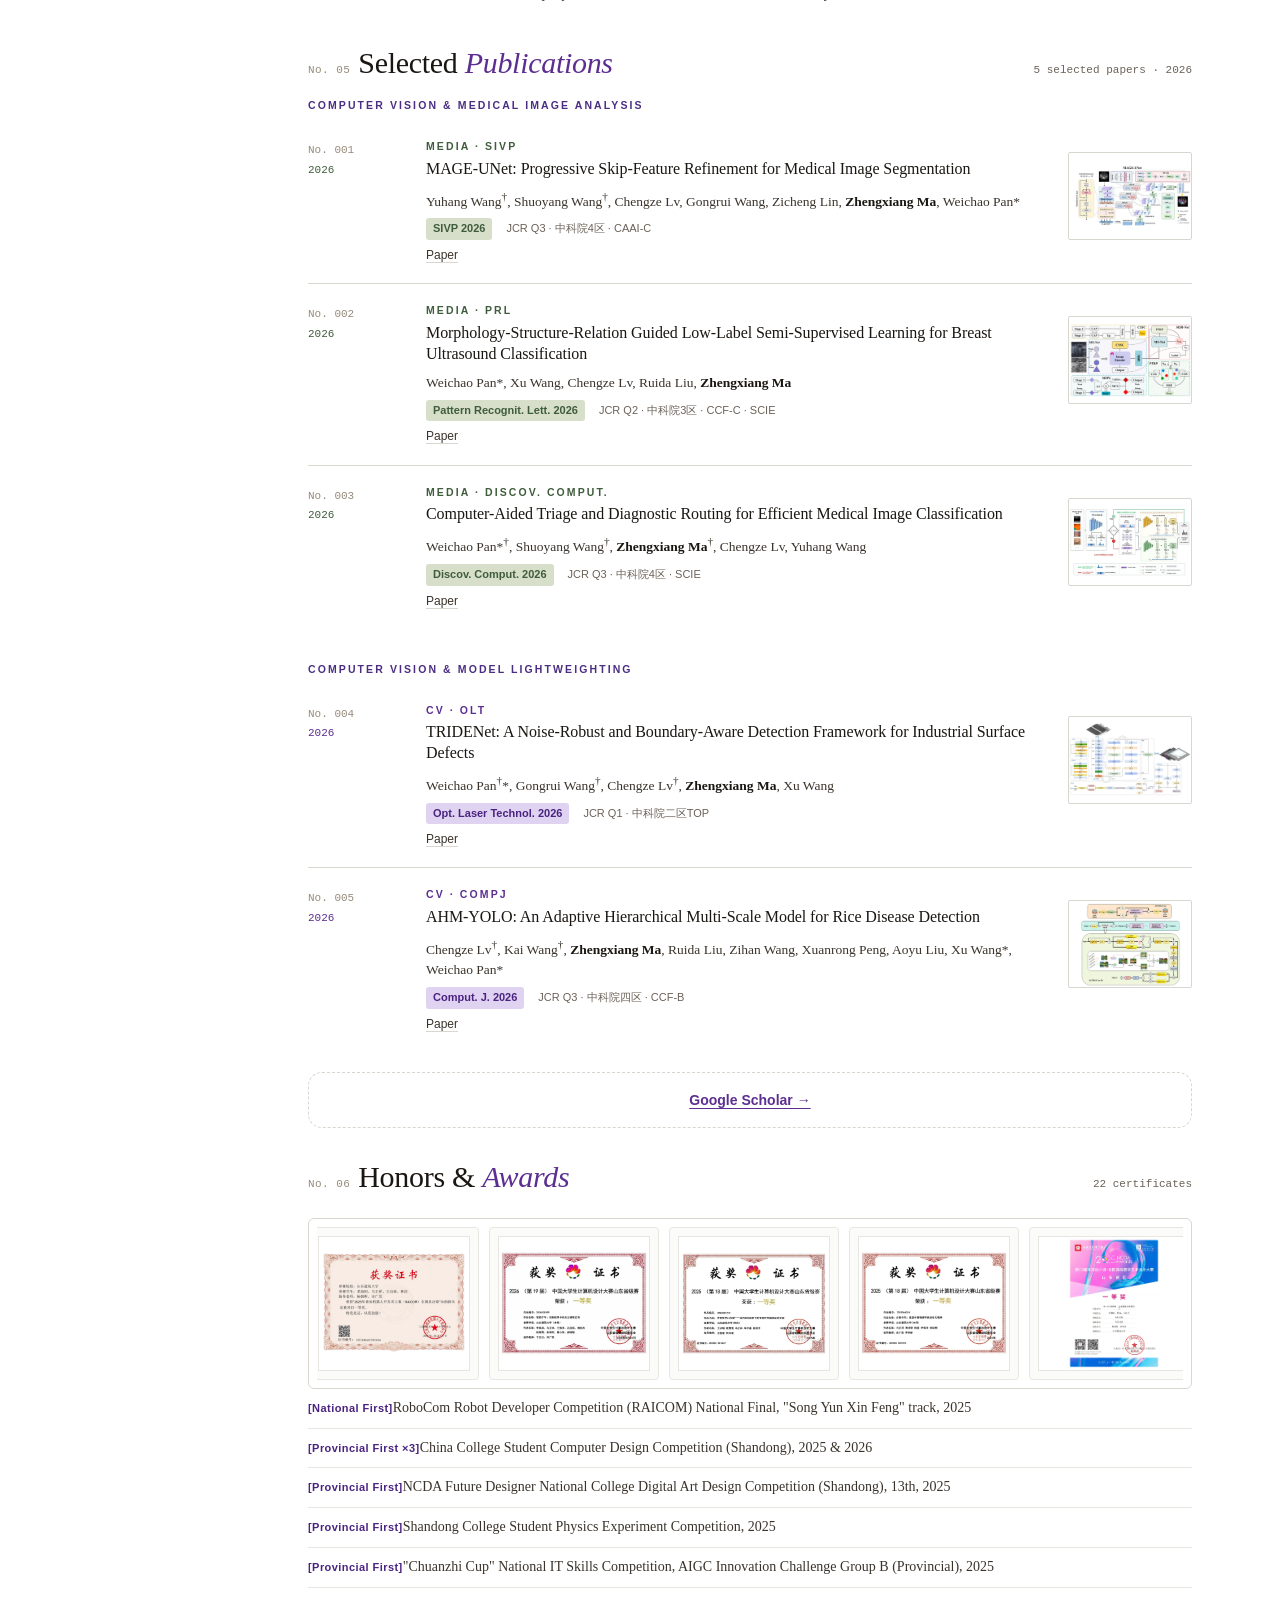
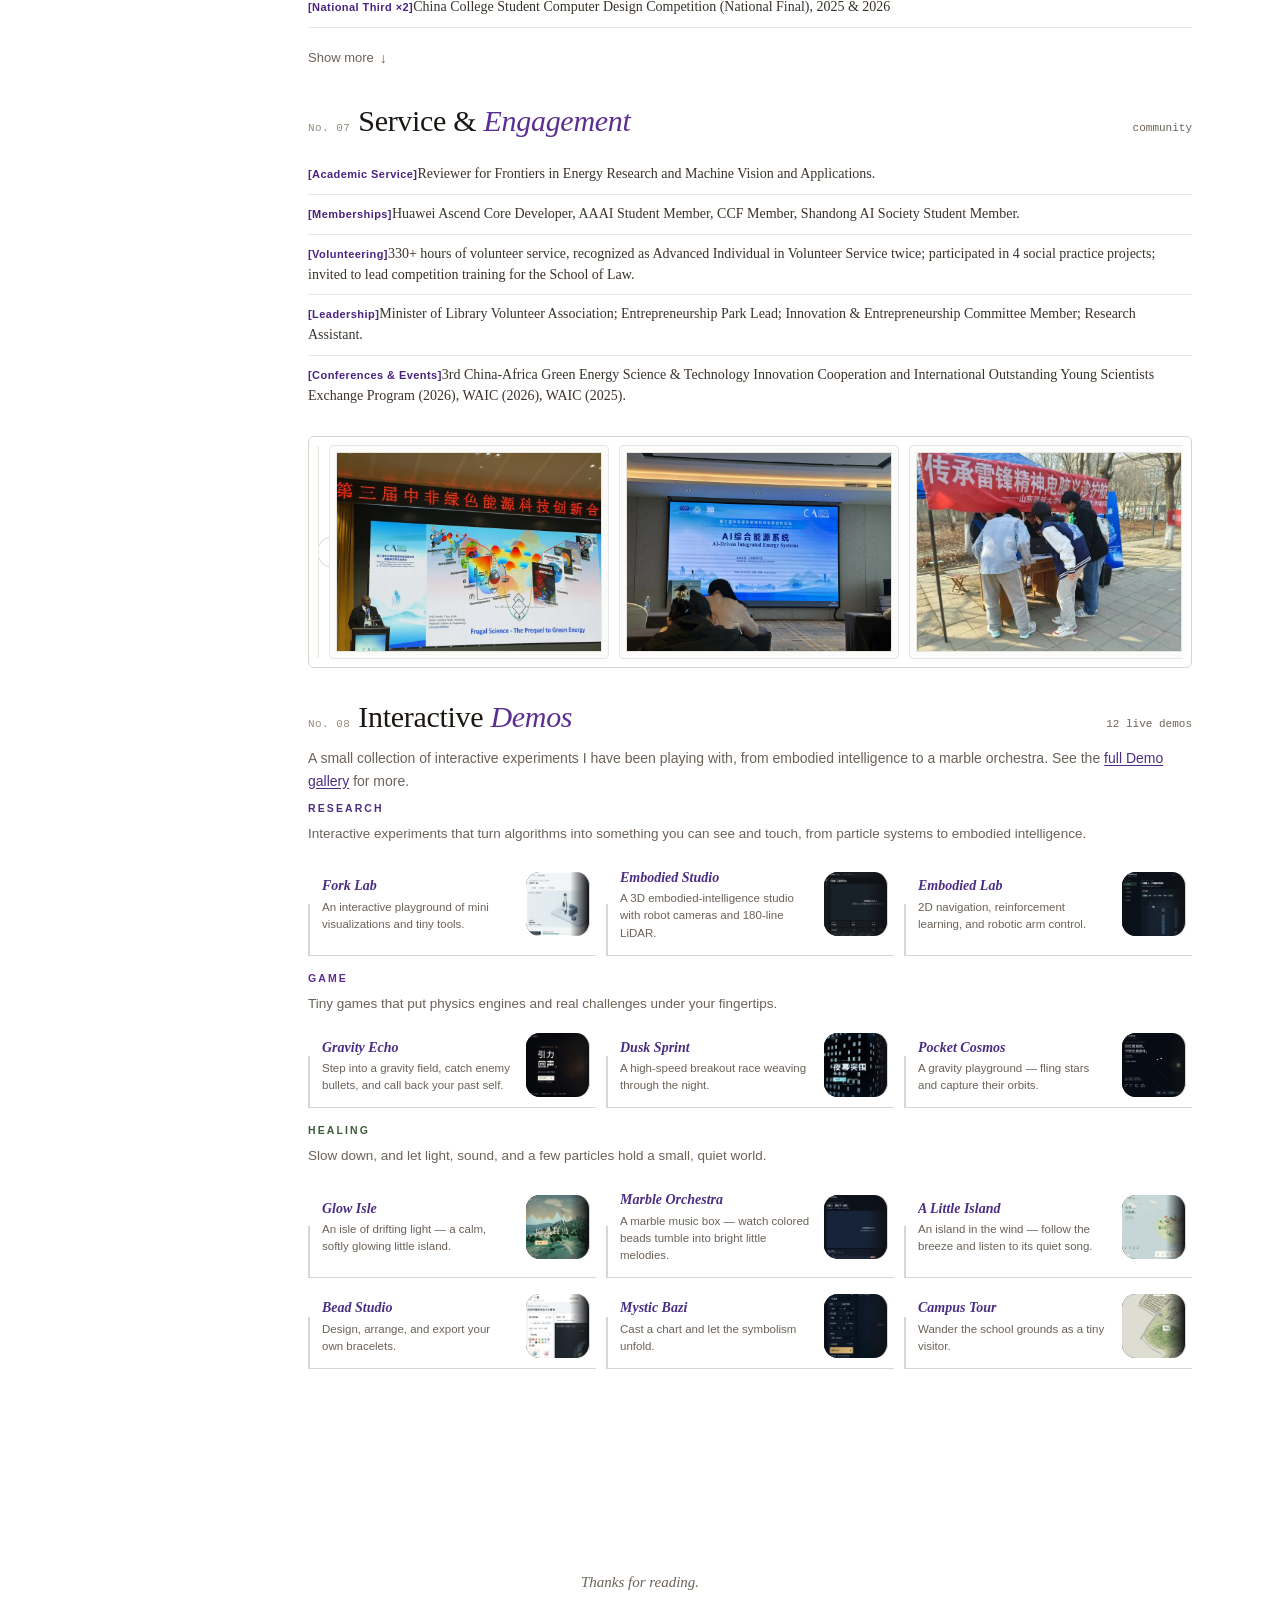
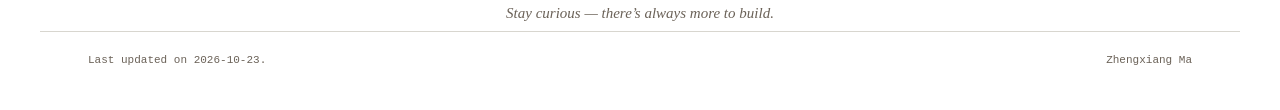
==== commit b6d468b5: "docs: 更新论文页面的期刊信息并添加论文链接" ====
--- a/index.html
+++ b/index.html
@@ -1565,7 +1565,10 @@
               <div class="pub-cat nlp">MedIA · Discov. Comput.</div>
               <h3 class="pub-title">Computer-Aided Triage and Diagnostic Routing for Efficient Medical Image Classification</h3>
               <p class="pub-authors">Weichao Pan*<sup>&dagger;</sup>, Shuoyang Wang<sup>&dagger;</sup>, <b>Zhengxiang Ma</b><sup>&dagger;</sup>, Chengze Lv, Yuhang Wang</p>
-              <div class="pub-venue"><span class="badge nlp">Discov. Comput. 2026</span>JCR Q3 &middot; 中科院4区 &middot; SCIE &middot; Accepted</div>
+              <div class="pub-venue"><span class="badge nlp">Discov. Comput. 2026</span>JCR Q3 &middot; 中科院4区 &middot; SCIE</div>
+              <div class="pub-links">
+                <a href="https://www.sciencedirect.com/science/article/abs/pii/S0167865526003077" target="_blank" rel="noopener noreferrer">Paper</a>
+              </div>
             </div>
             <div class="pub-thumb-wrap"><img class="pub-thumb" onerror="this.style.display='none';" alt="Computer-Aided Triage" src="/assets/optimized/papers/triage_routing.webp" loading="lazy" /></div>
           </article>
